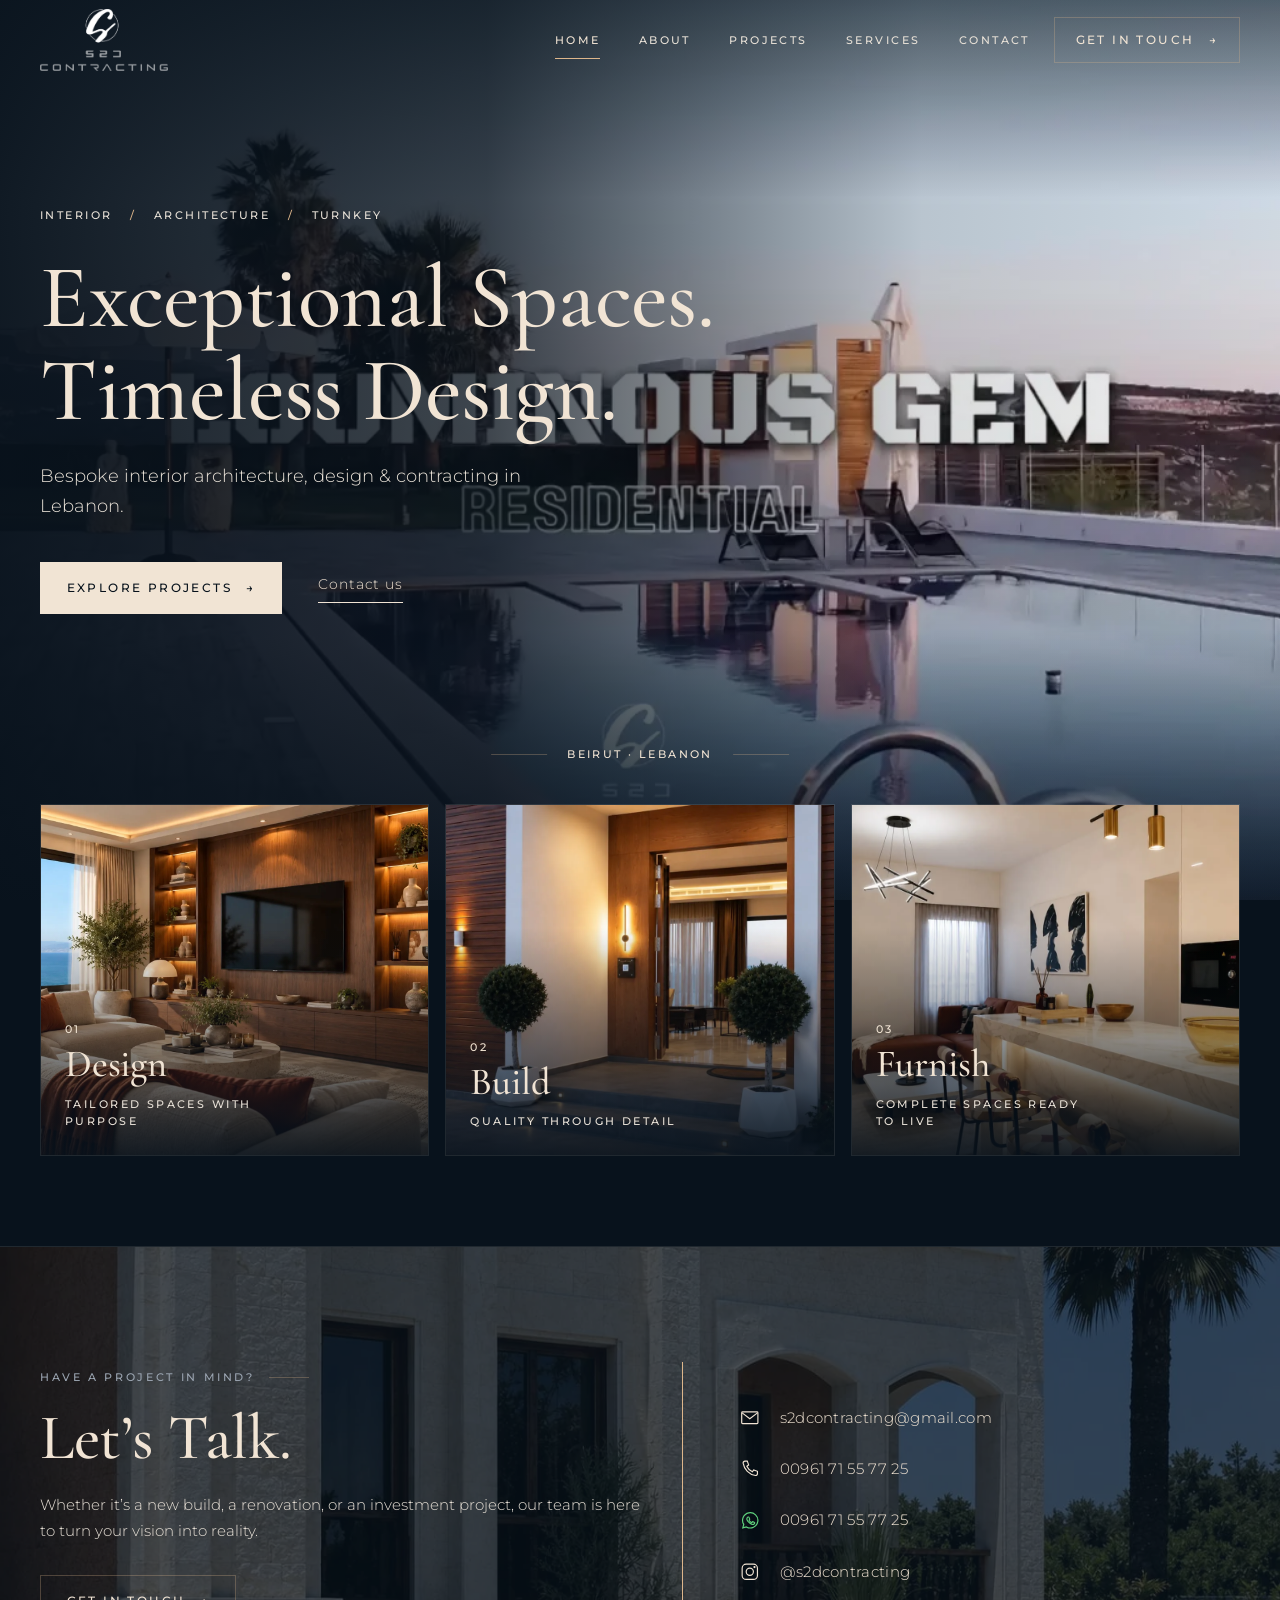
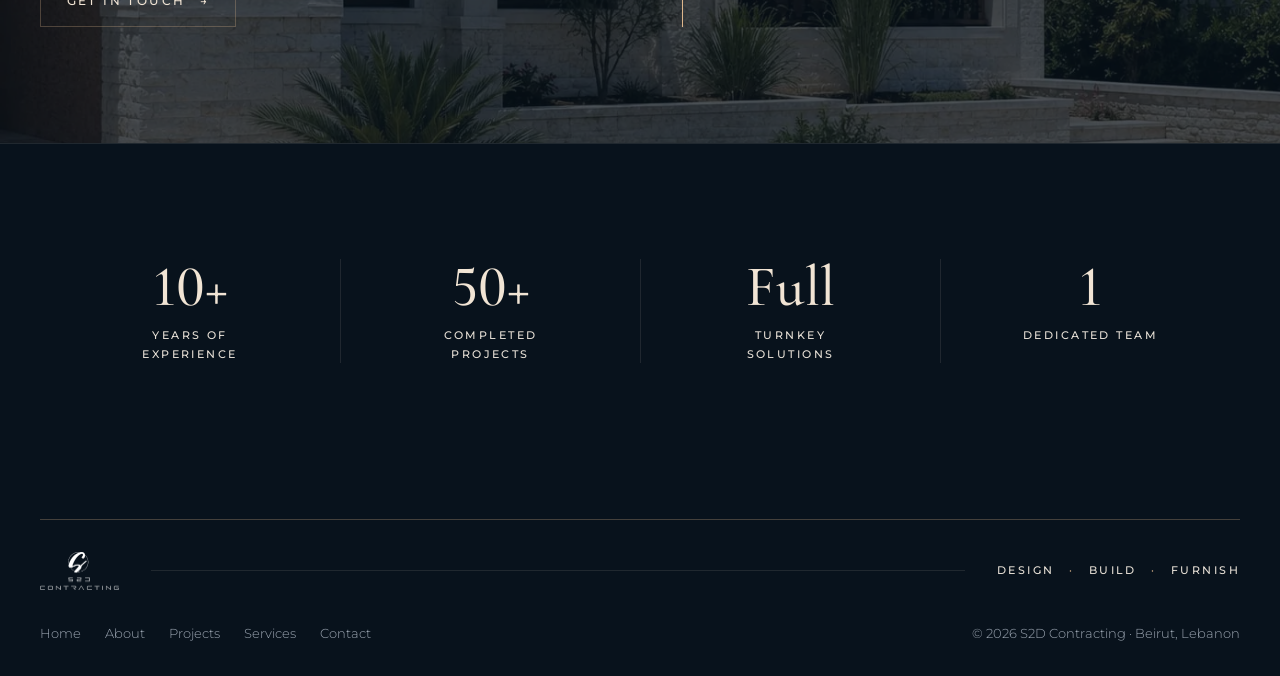
==== index.html @ 626fdf64 "Refresh stylesheet for iPhone navigation on index.html" ====
<!doctype html>
<html lang="en">
<head>
  <meta charset="utf-8">
  <meta name="viewport" content="width=device-width, initial-scale=1">
  <title>S2D Contracting | Interior Architecture, Design &amp; Contracting in Lebanon</title>
  <meta name="description" content="S2D Contracting designs, builds and furnishes exceptional spaces: bespoke interior architecture, design and turnkey contracting in Lebanon.">
  <meta name="theme-color" content="#08121C">
  <meta property="og:site_name" content="S2D Contracting">
  <meta property="og:title" content="S2D Contracting | Interior Architecture, Design &amp; Contracting in Lebanon">
  <meta property="og:description" content="S2D Contracting designs, builds and furnishes exceptional spaces: bespoke interior architecture, design and turnkey contracting in Lebanon.">
  <meta property="og:type" content="website">
  <meta property="og:url" content="https://s2dcontracting.com/">
  <meta property="og:image" content="https://s2dcontracting.com/assets/images/og-image.jpg">
  <meta property="og:image:width" content="1200">
  <meta property="og:image:height" content="630">
  <meta name="twitter:card" content="summary_large_image">
  <link rel="canonical" href="https://s2dcontracting.com/">
  <link rel="icon" href="/assets/images/logo.png">
  <link rel="preconnect" href="https://fonts.googleapis.com">
  <link rel="preconnect" href="https://fonts.gstatic.com" crossorigin>
  <link href="https://fonts.googleapis.com/css2?family=Cormorant+Garamond:wght@400;500;600&amp;family=Montserrat:wght@300;400;500;600&amp;display=swap" rel="stylesheet">
  <link rel="stylesheet" href="/assets/css/site.css?v=iphone-menu-fix-1">
  <script defer src="/assets/js/images.js?v=mock1"></script>
  <script defer src="/assets/js/projects-data.js?v=mock1"></script>
  <script defer src="/assets/js/site.js?v=hero-playback2"></script>
</head>
<body>
  <a class="skip" href="#main">Skip to content</a>
  <header class="site-header">
    <div class="shell header-bar">
      <a class="brand" href="/" aria-label="S2D Contracting home">
        <img src="/assets/images/logo.png" alt="S2D Contracting" width="1257" height="611">
      </a>
      <nav class="nav" id="nav" aria-label="Main navigation">
        <a href="/" aria-current="page">Home</a>
        <a href="/about.html">About</a>
        <a href="/projects.html">Projects</a>
        <a href="/services.html">Services</a>
        <a href="/contact.html">Contact</a>
        <a class="btn btn-outline" href="/contact.html">Get in touch <span class="arrow" aria-hidden="true">→</span></a>
      </nav>
      <a class="btn btn-outline header-cta" href="/contact.html">Get in touch <span class="arrow" aria-hidden="true">→</span></a>
      <button class="menu" type="button" aria-expanded="false" aria-controls="nav" aria-label="Open menu"><span></span></button>
    </div>
  </header>
  <main id="main">
    <section class="hero has-pillars">
      <div class="media media-cover shade-left" data-image-id="hero" data-eager></div>
      <div class="shell hero-inner">
        <p class="kicker-row caps"><span>Interior</span><span>Architecture</span><span>Turnkey</span></p>
        <h1 class="h-xl">Exceptional Spaces.<br>Timeless Design.</h1>
        <p class="lead">Bespoke interior architecture, design &amp; contracting in Lebanon.</p>
        <div class="hero-actions">
          <a class="btn btn-cream" href="/projects.html">Explore projects <span class="arrow" aria-hidden="true">→</span></a>
          <a class="link-underline" href="/contact.html">Contact us</a>
        </div>
      </div>
      <p class="hero-place caps">Beirut · Lebanon</p>
    </section>

    <section class="shell pillars" aria-label="What we do">
      <a class="pillar shade-bottom reveal" href="/services.html#design">
        <div class="media media-cover" data-image-id="bliss-12-01" data-decorative></div>
        <div class="pillar-copy">
          <span class="num caps">01</span>
          <h3>Design</h3>
          <p class="caps">Tailored spaces with purpose</p>
        </div>
      </a>
      <a class="pillar shade-bottom reveal" href="/services.html#build">
        <div class="media media-cover" data-image-id="villa-tyre-06" data-decorative></div>
        <div class="pillar-copy">
          <span class="num caps">02</span>
          <h3>Build</h3>
          <p class="caps">Quality through detail</p>
        </div>
      </a>
      <a class="pillar shade-bottom reveal" href="/services.html#furnish">
        <div class="media media-cover" data-image-id="mar-mikhael-1325-01" data-decorative></div>
        <div class="pillar-copy">
          <span class="num caps">03</span>
          <h3>Furnish</h3>
          <p class="caps">Complete spaces ready to live</p>
        </div>
      </a>
    </section>

    <section class="talk section" id="talk">
      <div class="media media-cover shade-full" data-image-id="villa-south-lebanon-07" data-decorative></div>
      <div class="shell talk-inner">
        <div class="reveal">
          <p class="label">Have a project in mind?</p>
          <h2 class="h-lg">Let’s Talk.</h2>
          <p class="copy">Whether it’s a new build, a renovation, or an investment project, our team is here to turn your vision into reality.</p>
          <a class="btn btn-outline" href="/contact.html#enquiry">Get in touch <span class="arrow" aria-hidden="true">→</span></a>
        </div>
          <div class="talk-list">
            <a href="mailto:s2dcontracting@gmail.com"><svg viewBox="0 0 24 24" fill="none" stroke="currentColor" stroke-width="1.3" aria-hidden="true"><rect x="3" y="5.5" width="18" height="13" rx="1"/><path d="m3.5 6.5 8.5 6.5 8.5-6.5"/></svg><span>s2dcontracting@gmail.com</span></a>
            <a href="tel:+96171557725"><svg viewBox="0 0 24 24" fill="none" stroke="currentColor" stroke-width="1.3" aria-hidden="true"><path d="M6.6 3.5h2.6l1.5 4.2-2 1.4a12 12 0 0 0 6.2 6.2l1.4-2 4.2 1.5v2.6a2 2 0 0 1-2.2 2A16.5 16.5 0 0 1 4.6 5.7a2 2 0 0 1 2-2.2Z"/></svg><span>00961 71 55 77 25</span></a>
            <a class="is-whatsapp" href="https://wa.me/96171557725?text=Hello%20S2D%20Contracting%2C%20I%20would%20like%20to%20discuss%20a%20project." target="_blank" rel="noopener" aria-label="WhatsApp 00961 71 55 77 25"><svg viewBox="0 0 24 24" fill="none" stroke="currentColor" stroke-width="1.3" aria-hidden="true"><path d="M4.2 19.8 5.3 16A8.5 8.5 0 1 1 8.2 18.8Z"/><path d="M9.2 8.4c.3-.6.6-.6.9-.6h.6c.2 0 .4.1.5.4l.7 1.7c.1.2 0 .4-.1.6l-.5.6c-.1.2-.1.4 0 .5a6 6 0 0 0 2.6 2.3c.2.1.4.1.5-.1l.6-.7c.2-.2.4-.2.6-.1l1.6.8c.2.1.3.3.3.5 0 .6-.3 1.4-1.3 1.7-1 .3-2.4 0-4.3-1.5S9 11.5 8.8 10.6c-.2-1 .1-1.7.4-2.2Z"/></svg><span>00961 71 55 77 25</span></a>
            <a href="https://instagram.com/s2dcontracting" target="_blank" rel="noopener" aria-label="Instagram @s2dcontracting"><svg viewBox="0 0 24 24" fill="none" stroke="currentColor" stroke-width="1.3" aria-hidden="true"><rect x="3.5" y="3.5" width="17" height="17" rx="4.5"/><circle cx="12" cy="12" r="4"/><circle cx="17.2" cy="6.8" r=".6" fill="currentColor"/></svg><span>@s2dcontracting</span></a>
          </div>
      </div>
    </section>

    <section class="section" aria-label="S2D in numbers">
      <div class="shell stats">
        <div class="stat reveal"><strong>10+</strong><span class="caps">Years of experience</span></div>
        <div class="stat reveal"><strong>50+</strong><span class="caps">Completed projects</span></div>
        <div class="stat reveal"><strong>Full</strong><span class="caps">Turnkey solutions</span></div>
        <div class="stat reveal"><strong>1</strong><span class="caps">Dedicated team</span></div>
      </div>
    </section>
  </main>
  <footer class="site-footer">
    <div class="shell">
      <div class="footer-line">
        <a class="footer-brand" href="/" aria-label="S2D Contracting home">
          <img src="/assets/images/logo.png" alt="S2D Contracting" width="1257" height="611" loading="lazy">
        </a>
        <span class="rule" aria-hidden="true"></span>
        <p class="footer-motto caps">Design<b aria-hidden="true">·</b>Build<b aria-hidden="true">·</b>Furnish</p>
      </div>
      <div class="footer-meta">
        <nav aria-label="Footer navigation">
          <a href="/">Home</a>
          <a href="/about.html">About</a>
          <a href="/projects.html">Projects</a>
          <a href="/services.html">Services</a>
          <a href="/contact.html">Contact</a>
        </nav>
        <p>© <span id="year">2026</span> S2D Contracting · Beirut, Lebanon</p>
      </div>
    </div>
  </footer>
  <a class="contact-fab" href="https://wa.me/96171557725?text=Hello%20S2D%20Contracting%2C%20I%20would%20like%20to%20discuss%20a%20project." target="_blank" rel="noopener" aria-label="Contact us on WhatsApp">
    <svg width="16" height="16" viewBox="0 0 16 16" aria-hidden="true" focusable="false"><path d="M1.8 2.6h12.4v7.4H6.1L2.8 13.1V10H1.8V2.6Z" fill="none" stroke="currentColor" stroke-width="1.2"/></svg>
    <span>WhatsApp</span>
  </a>
</body>
</html>
---- assets/css/site.css ----
/* S2D Contracting
   Design system taken from the client's mockups (October 2026):
   deep navy-black backgrounds, champagne gold accents, cream type,
   Cormorant Garamond for display headings and Montserrat for text. */

:root {
  --bg: #08121c;
  --bg-2: #0b1724;
  --surface: #0f1d2c;
  --surface-2: #142538;
  --cream: #f1e4d4;
  --text: #e8e1d7;
  --muted: #9ba5b1;
  --gold: #ddb68b;
  --gold-soft: #c9a77c;
  --line: rgba(221, 182, 139, 0.28);
  --line-soft: rgba(241, 228, 212, 0.1);
  --shade: 8, 18, 28;

  --display: "Cormorant Garamond", "Cormorant", Garamond, "Times New Roman", serif;
  --sans: "Montserrat", "Helvetica Neue", Helvetica, Arial, sans-serif;

  --shell: 76rem;
  --gutter: clamp(1rem, 4vw, 2.5rem);
  --header-h: 5rem;
  --ease: cubic-bezier(0.2, 0.7, 0.2, 1);
  color-scheme: dark;
}

*,
*::before,
*::after { box-sizing: border-box; }

html { scroll-behavior: smooth; scroll-padding-top: var(--header-h); }

body {
  margin: 0;
  background: var(--bg);
  color: var(--text);
  font-family: var(--sans);
  font-size: 1rem;
  font-weight: 300;
  line-height: 1.7;
  -webkit-font-smoothing: antialiased;
  text-rendering: optimizeLegibility;
}

body.lock,
body.menu-open { overflow: hidden; }

img, video { max-width: 100%; display: block; }
a { color: inherit; text-decoration: none; }
button, input, select, textarea { font: inherit; color: inherit; }
figure, p, h1, h2, h3, dl, dd { margin: 0; }

h1, h2, h3, .display {
  font-family: var(--display);
  font-weight: 500;
  line-height: 1.04;
  letter-spacing: -0.005em;
  color: var(--cream);
  font-variant-numeric: lining-nums;
}

:focus { outline: none; }
:focus-visible { outline: 2px solid var(--gold); outline-offset: 3px; }
::selection { background: var(--gold); color: var(--bg); }

.skip {
  position: absolute;
  left: 1rem;
  top: 1rem;
  z-index: 100;
  padding: 0.7rem 1rem;
  background: var(--cream);
  color: var(--bg);
  transform: translateY(-200%);
}
.skip:focus { transform: none; }

.shell {
  width: min(var(--shell), calc(100% - 2 * var(--gutter)));
  margin-inline: auto;
}

.section { padding-block: clamp(4.5rem, 9vw, 7.5rem); }

/* ---------- Type helpers ---------- */

.label {
  display: inline-flex;
  align-items: center;
  gap: 0.9rem;
  margin-bottom: 1.25rem;
  color: var(--muted);
  font-size: 0.6875rem;
  font-weight: 500;
  letter-spacing: 0.24em;
  line-height: 1.4;
  text-transform: uppercase;
}
.label::after {
  content: "";
  width: 2.5rem;
  height: 1px;
  background: var(--line);
}
.label.is-plain::after { display: none; }
.label.is-centered::before {
  content: "";
  width: 2.5rem;
  height: 1px;
  background: var(--line);
}

.h-xl { font-size: clamp(2.9rem, 7vw, 5.6rem); }
.h-lg { font-size: clamp(2.4rem, 5vw, 4.2rem); }
.h-md { font-size: clamp(1.9rem, 3.4vw, 2.9rem); }

.lead {
  max-width: 34rem;
  color: var(--text);
  font-size: clamp(1rem, 1.4vw, 1.15rem);
  font-weight: 300;
  line-height: 1.7;
}

.copy { max-width: 38rem; color: var(--muted); font-size: 0.95rem; }
.copy + .copy { margin-top: 1rem; }

.caps {
  font-size: 0.6875rem;
  font-weight: 500;
  letter-spacing: 0.22em;
  text-transform: uppercase;
}

/* ---------- Buttons and links ---------- */

.btn {
  display: inline-flex;
  align-items: center;
  justify-content: center;
  gap: 0.9rem;
  min-height: 3.25rem;
  padding: 0.85rem 1.6rem;
  border: 1px solid transparent;
  border-radius: 0;
  background: transparent;
  font-size: 0.75rem;
  font-weight: 500;
  letter-spacing: 0.2em;
  line-height: 1;
  text-transform: uppercase;
  cursor: pointer;
  transition: background 0.3s var(--ease), color 0.3s var(--ease), border-color 0.3s var(--ease);
}
.btn .arrow { transition: transform 0.3s var(--ease); }
.btn:hover .arrow { transform: translateX(4px); }

.btn-cream { background: var(--cream); color: var(--bg); }
.btn-cream:hover { background: #fff6ea; }

.btn-gold { background: var(--gold); color: var(--bg); }
.btn-gold:hover { background: #e8c7a1; }

.btn-outline { border-color: var(--line); color: var(--cream); }
.btn-outline:hover { border-color: var(--gold); color: var(--gold); }

.link-arrow {
  display: inline-flex;
  align-items: center;
  gap: 0.8rem;
  padding-bottom: 0.45rem;
  border-bottom: 1px solid var(--line);
  color: var(--gold);
  font-size: 0.6875rem;
  font-weight: 500;
  letter-spacing: 0.22em;
  text-transform: uppercase;
  transition: border-color 0.3s var(--ease);
}
.link-arrow:hover { border-color: var(--gold); }

.link-underline {
  display: inline-block;
  padding-bottom: 0.3rem;
  border-bottom: 1px solid currentColor;
  color: var(--cream);
  font-size: 0.875rem;
  letter-spacing: 0.06em;
}
.link-underline:hover { color: var(--gold); }

/* ---------- Header ---------- */

.site-header {
  position: fixed;
  inset: 0 0 auto;
  z-index: 50;
  transition: background 0.35s var(--ease), border-color 0.35s var(--ease);
  border-bottom: 1px solid transparent;
}
.site-header.is-solid,
body.menu-open .site-header {
  background: rgba(var(--shade), 0.94);
  border-bottom-color: var(--line-soft);
  -webkit-backdrop-filter: blur(10px);
  backdrop-filter: blur(10px);
}

.header-bar {
  display: flex;
  align-items: center;
  justify-content: space-between;
  gap: 1.5rem;
  min-height: var(--header-h);
}

.brand img { width: auto; height: 3.4rem; }
@media (min-width: 1024px) { .brand img { height: 3.9rem; } }

.nav { display: none; }

.header-cta { display: none; }

.menu {
  position: relative;
  width: 2.75rem;
  height: 2.75rem;
  border: 0;
  background: transparent;
  cursor: pointer;
}
.menu span,
.menu span::before,
.menu span::after {
  position: absolute;
  left: 0.45rem;
  right: 0.45rem;
  height: 1px;
  background: var(--cream);
  content: "";
  transition: transform 0.3s var(--ease), opacity 0.3s var(--ease);
}
.menu span { top: 50%; }
.menu span::before { left: 0; right: 0; top: -8px; }
.menu span::after { left: 0; right: 0; top: 8px; }
.menu[aria-expanded="true"] span { background: transparent; }
.menu[aria-expanded="true"] span::before { transform: translateY(8px) rotate(45deg); }
.menu[aria-expanded="true"] span::after { transform: translateY(-8px) rotate(-45deg); }

.nav.is-open {
  position: fixed;
  inset: var(--header-h) 0 0;
  display: flex;
  flex-direction: column;
  gap: 0.25rem;
  padding: 2rem var(--gutter);
  background: var(--bg);
  overflow-y: auto;
}
.nav.is-open a:not(.btn) {
  padding: 1rem 0;
  border-bottom: 1px solid var(--line-soft);
  font-family: var(--display);
  font-size: 2rem;
  color: var(--cream);
}
.nav.is-open a[aria-current="page"] { color: var(--gold); }
.nav.is-open .btn { margin-top: 2rem; align-self: flex-start; }

@media (min-width: 1024px) {
  .menu { display: none; }
  .nav {
    display: flex;
    align-items: center;
    gap: 2.4rem;
    margin-left: auto;
  }
  .nav a:not(.btn) {
    position: relative;
    padding: 0.4rem 0;
    color: var(--text);
    font-size: 0.6875rem;
    font-weight: 500;
    letter-spacing: 0.22em;
    text-transform: uppercase;
    transition: color 0.3s var(--ease);
  }
  .nav a:not(.btn)::after {
    content: "";
    position: absolute;
    left: 0;
    right: 0;
    bottom: -0.2rem;
    height: 1px;
    background: var(--gold);
    transform: scaleX(0);
    transition: transform 0.3s var(--ease);
  }
  .nav a:not(.btn):hover { color: var(--cream); }
  .nav a[aria-current="page"] { color: var(--cream); }
  .nav a[aria-current="page"]::after,
  .nav a:not(.btn):hover::after { transform: scaleX(1); }
  .nav .btn { display: none; }
  .header-cta { display: inline-flex; min-height: 2.9rem; padding-inline: 1.3rem; }
}

/* ---------- Media ---------- */

.media { position: relative; overflow: hidden; background: var(--surface); }
.media-cover { position: absolute; inset: 0; }
.media img,
.media video {
  position: absolute;
  inset: 0;
  width: 100%;
  height: 100%;
  object-fit: cover;
}

.shade-left::after,
.shade-bottom::after,
.shade-full::after {
  content: "";
  position: absolute;
  inset: 0;
  pointer-events: none;
}
.shade-left::after {
  background:
    linear-gradient(90deg, rgba(var(--shade), 0.96) 0%, rgba(var(--shade), 0.78) 38%, rgba(var(--shade), 0.15) 72%, rgba(var(--shade), 0.05) 100%),
    linear-gradient(180deg, rgba(var(--shade), 0.6) 0%, transparent 22%, transparent 70%, rgba(var(--shade), 0.85) 100%);
}
.shade-bottom::after {
  background: linear-gradient(180deg, transparent 35%, rgba(var(--shade), 0.92) 100%);
}
.shade-full::after { background: rgba(var(--shade), 0.72); }

/* ---------- Hero ---------- */

.hero {
  position: relative;
  min-height: 100svh;
  display: flex;
  align-items: center;
  padding: calc(var(--header-h) + 3rem) 0 6rem;
  overflow: hidden;
}
.hero .media-cover { z-index: 0; }
.hero-inner { position: relative; z-index: 1; }
.hero h1 { max-width: 11em; margin-bottom: 1.5rem; }
.hero .lead { margin-bottom: 2.5rem; }
.hero-actions { display: flex; flex-wrap: wrap; align-items: center; gap: 1.5rem 2.25rem; }
.hero-place {
  position: absolute;
  left: 50%;
  bottom: 2rem;
  z-index: 1;
  display: flex;
  align-items: center;
  gap: 1.25rem;
  color: var(--cream);
  transform: translateX(-50%);
  white-space: nowrap;
}
.hero.has-pillars { padding-bottom: 11rem; }
.hero.has-pillars .hero-place { bottom: 7.5rem; }
@media (min-width: 720px) {
  .hero.has-pillars { padding-bottom: 13rem; }
  .hero.has-pillars .hero-place { bottom: 8.5rem; }
}
.hero-place::before,
.hero-place::after { content: ""; width: 3.5rem; height: 1px; background: var(--line); }

.kicker-row {
  display: flex;
  flex-wrap: wrap;
  gap: 0.6rem 1.1rem;
  margin-bottom: 1.6rem;
  color: var(--text);
}
.kicker-row span + span::before { content: "/"; margin-right: 1.1rem; color: var(--gold); }

@media (max-width: 719px) {
  .hero { align-items: flex-start; padding-top: calc(var(--header-h) + 2.5rem); }
  .hero .shade-left::after {
    background: linear-gradient(180deg, rgba(var(--shade), 0.95) 0%, rgba(var(--shade), 0.7) 45%, rgba(var(--shade), 0.15) 72%, rgba(var(--shade), 0.7) 100%);
  }
}

/* Split page hero: copy left, image right (About, Projects, Services) */
.page-hero {
  position: relative;
  display: grid;
  min-height: min(46rem, 92svh);
  padding-top: var(--header-h);
  overflow: hidden;
}
.page-hero .media-cover { z-index: 0; }
.page-hero-inner {
  position: relative;
  z-index: 1;
  align-self: center;
  padding-block: 4rem;
}
.page-hero h1 { max-width: 10.5em; margin-bottom: 1.5rem; }
.page-hero .copy { margin-bottom: 2.25rem; color: var(--text); }
@media (min-width: 960px) {
  .page-hero .media-cover { left: 38%; }
  .page-hero .copy { max-width: 30rem; }
}
@media (max-width: 959px) {
  .page-hero .shade-left::after {
    background: linear-gradient(180deg, rgba(var(--shade), 0.55) 0%, rgba(var(--shade), 0.9) 60%, var(--bg) 100%);
  }
}

/* ---------- Pillars: Design / Build / Furnish ---------- */

.pillars {
  position: relative;
  z-index: 2;
  display: grid;
  gap: 1rem;
  margin-top: -4rem;
}
.pillar {
  position: relative;
  display: flex;
  align-items: flex-end;
  min-height: 19rem;
  padding: 1.5rem;
  border: 1px solid var(--line-soft);
  overflow: hidden;
}
.pillar .media-cover { z-index: 0; transition: transform 0.8s var(--ease); }
.pillar:hover .media-cover { transform: scale(1.04); }
.pillar-copy { position: relative; z-index: 1; }
.pillar .num { display: block; margin-bottom: 0.4rem; color: var(--cream); }
.pillar h3 { font-size: clamp(2.2rem, 3vw, 2.75rem); margin-bottom: 0.65rem; }
.pillar p { max-width: 14rem; color: var(--text); line-height: 1.6; }
@media (min-width: 720px) {
  .pillars { grid-template-columns: repeat(3, minmax(0, 1fr)); margin-top: -6rem; }
  .pillar { min-height: 22rem; }
}

/* ---------- Let's Talk ---------- */

.pillars + .talk { margin-top: clamp(3.5rem, 7vw, 6rem); }

.talk {
  position: relative;
  overflow: hidden;
  border-block: 1px solid var(--line-soft);
}
.talk .media-cover { z-index: 0; }
.talk-inner {
  position: relative;
  z-index: 1;
  display: grid;
  gap: 3rem;
}
.talk h2 { margin-bottom: 1.25rem; }
.talk .copy { margin-bottom: 2rem; color: var(--text); }
.talk-list { display: grid; gap: 1.6rem; align-content: center; }
.talk-list a {
  display: flex;
  align-items: center;
  gap: 1.2rem;
  color: var(--cream);
  font-size: 0.95rem;
  letter-spacing: 0.02em;
  transition: color 0.3s var(--ease);
}
.talk-list a:hover { color: var(--gold); }
.talk-list svg { flex: none; width: 1.35rem; height: 1.35rem; color: var(--cream); }
.talk-list .is-whatsapp svg { color: #5fd27d; }
@media (min-width: 900px) {
  .talk-inner { grid-template-columns: 1.15fr 1fr; gap: 0; }
  .talk-list { padding-left: 3.5rem; border-left: 1px solid var(--gold); }
}

/* ---------- Stats ---------- */

.stats {
  display: grid;
  grid-template-columns: repeat(2, minmax(0, 1fr));
  gap: 2.5rem 1rem;
  text-align: center;
}
.stat strong {
  display: block;
  margin-bottom: 0.6rem;
  font-family: var(--display);
  font-size: clamp(2.6rem, 5vw, 3.6rem);
  font-weight: 500;
  line-height: 1;
  color: var(--cream);
  font-variant-numeric: lining-nums;
}
.stat span { display: block; max-width: 9rem; margin-inline: auto; color: var(--text); }
@media (min-width: 900px) {
  .stats { grid-template-columns: repeat(4, minmax(0, 1fr)); gap: 0; }
  .stat + .stat { border-left: 1px solid var(--line-soft); }
}

/* About: reach row with map */
.reach { border-block: 1px solid var(--line-soft); background: var(--bg-2); }
.reach-inner { display: grid; gap: 3rem; align-items: center; }
.reach-stats { display: grid; grid-template-columns: auto auto 1fr; gap: 1.75rem; align-items: start; }
.reach-stats .stat { text-align: left; }
.reach-stats .stat + .stat { padding-left: 1.75rem; border-left: 1px solid var(--line); }
.reach-stats .stat span { margin: 0; }
.reach-stats .stat.is-word strong { font-size: clamp(1.6rem, 2.6vw, 2.2rem); margin-top: 0.5rem; }
.map { position: relative; width: 100%; }
.map img { width: 100%; height: auto; opacity: 0.85; }
.pin {
  position: absolute;
  display: flex;
  align-items: center;
  gap: 0.5rem;
  color: var(--cream);
  font-size: 0.625rem;
  letter-spacing: 0.18em;
  text-transform: uppercase;
  white-space: nowrap;
  transform: translate(-0.35rem, -50%);
}
.pin::before {
  content: "";
  flex: none;
  width: 0.7rem;
  height: 0.7rem;
  border-radius: 50%;
  background: var(--gold);
  box-shadow: 0 0 0 4px rgba(221, 182, 139, 0.18), 0 0 16px rgba(221, 182, 139, 0.6);
}
.pin.is-left { flex-direction: row-reverse; transform: translate(calc(-100% + 0.35rem), -50%); }
.pin span { position: relative; top: var(--dy, 0); }
.pin span::before { content: ""; display: inline-block; width: 1rem; height: 1px; margin-right: 0.45rem; vertical-align: middle; background: var(--line); }
.pin.is-left span::before { display: none; }
.pin.is-left span::after { content: ""; display: inline-block; width: 1rem; height: 1px; margin-left: 0.45rem; vertical-align: middle; background: var(--line); }
@media (min-width: 900px) {
  .reach-inner { grid-template-columns: 1fr 1.1fr; }
}
@media (max-width: 560px) {
  .reach-stats { grid-template-columns: 1fr 1fr; }
  .reach-stats .stat.is-word { grid-column: 1 / -1; padding-left: 0; border-left: 0; }
}

/* ---------- Section heading row ---------- */

.heading-row { display: grid; gap: 1.5rem; margin-bottom: clamp(2.5rem, 5vw, 3.5rem); }
.heading-row .aside { color: var(--muted); line-height: 2; }
@media (min-width: 900px) {
  .heading-row { grid-template-columns: 1.4fr 1fr; align-items: end; }
  .heading-row .aside { justify-self: end; }
}

/* ---------- Experience tiles (About) ---------- */

.tiles { display: grid; grid-template-columns: repeat(2, minmax(0, 1fr)); gap: 3px; }
.tile {
  position: relative;
  display: flex;
  align-items: flex-end;
  aspect-ratio: 4 / 3;
  padding: 1rem;
  overflow: hidden;
}
.tile .media-cover { z-index: 0; transition: transform 0.8s var(--ease); }
.tile:hover .media-cover { transform: scale(1.04); }
.tile .label { position: relative; z-index: 1; margin: 0; color: var(--cream); }
.tile .label::after { display: none; }
.tile .label::before { content: ""; width: 1.75rem; height: 1px; background: var(--cream); }
@media (min-width: 900px) {
  .tiles { grid-template-columns: repeat(3, minmax(0, 1fr)); }
  .tile { padding: 1.5rem; }
}

/* ---------- Expertise band ---------- */

.band { position: relative; overflow: hidden; }
.band .media-cover { z-index: 0; }
.band-inner { position: relative; z-index: 1; display: grid; gap: 2rem; }
.band .copy { color: var(--text); }
.chips {
  display: flex;
  flex-wrap: wrap;
  gap: 0.75rem 0;
  margin-top: 1rem;
  color: var(--cream);
  font-size: 0.875rem;
}
.chips li { list-style: none; padding-inline: 1.5rem; border-left: 1px solid var(--line); }
.chips li:first-child { padding-left: 0; border-left: 0; }
.chips { padding: 0; margin-bottom: 0; }
@media (min-width: 900px) {
  .band-inner { grid-template-columns: 1fr 1fr; align-items: end; }
  .band .chips { grid-column: 1 / -1; }
}

/* ---------- Projects ---------- */

.featured {
  display: grid;
  border: 1px solid var(--line-soft);
  background: var(--bg-2);
}
.featured .media { aspect-ratio: 16 / 10; }
.featured-copy {
  display: flex;
  flex-direction: column;
  justify-content: center;
  padding: clamp(1.75rem, 4vw, 3rem);
}
.featured-copy .num { color: var(--muted); margin-bottom: 1.5rem; }
.featured-copy h2 { font-size: clamp(2.3rem, 4vw, 3.4rem); margin-bottom: 1rem; }
.featured-copy .where { color: var(--muted); margin-bottom: 2.5rem; }
.featured-copy .link-arrow { align-self: flex-start; }
@media (min-width: 900px) {
  .featured { grid-template-columns: 1.75fr 1fr; }
  .featured .media { aspect-ratio: auto; min-height: 26rem; }
}

.num {
  display: inline-flex;
  align-items: center;
  gap: 0.75rem;
  font-size: 0.6875rem;
  font-weight: 500;
  letter-spacing: 0.22em;
}
.num::after { content: ""; width: 2rem; height: 1px; background: var(--line); }

.card-grid { display: grid; gap: 1rem; margin-top: 1rem; }
.card {
  position: relative;
  display: flex;
  align-items: flex-end;
  aspect-ratio: 4 / 3;
  padding: clamp(1.25rem, 3vw, 2rem);
  overflow: hidden;
  border: 1px solid var(--line-soft);
}
.card .media-cover { z-index: 0; transition: transform 0.8s var(--ease); }
.card:hover .media-cover { transform: scale(1.04); }
.card-copy { position: relative; z-index: 1; }
.card .num { color: var(--cream); margin-bottom: 0.75rem; }
.card h3 { font-size: clamp(1.7rem, 2.6vw, 2.3rem); margin-bottom: 0.4rem; }
.card .where { color: var(--text); }
@media (min-width: 720px) {
  .card-grid { grid-template-columns: repeat(2, minmax(0, 1fr)); }
  .card-grid .card:last-child:nth-child(odd) { grid-column: 1 / -1; aspect-ratio: 21 / 9; }
}

/* ---------- CTA band ---------- */

.cta {
  position: relative;
  overflow: hidden;
  border-top: 1px solid var(--line-soft);
}
.cta .media-cover { z-index: 0; }
.cta-inner {
  position: relative;
  z-index: 1;
  display: grid;
  gap: 2rem;
  padding-block: clamp(4rem, 8vw, 6.5rem);
}
@media (min-width: 900px) {
  .cta-inner { grid-template-columns: 1fr auto; align-items: end; }
}

/* ---------- Services ---------- */

.service-grid { display: grid; gap: 1px; background: var(--line-soft); border: 1px solid var(--line-soft); }
.service {
  padding: clamp(1.75rem, 3vw, 2.5rem);
  background: var(--bg);
  transition: background 0.3s var(--ease);
}
.service:hover { background: var(--bg-2); }
.service .num { color: var(--gold); margin-bottom: 1.5rem; }
.service h3 { font-size: clamp(1.7rem, 2.4vw, 2.1rem); margin-bottom: 0.75rem; }
.service p { color: var(--muted); font-size: 0.925rem; }
@media (min-width: 720px) { .service-grid { grid-template-columns: repeat(2, minmax(0, 1fr)); } }
@media (min-width: 1024px) { .service-grid { grid-template-columns: repeat(3, minmax(0, 1fr)); } }

.steps { display: grid; gap: 2rem; padding: 0; margin: 0; list-style: none; counter-reset: step; }
.steps li { padding-top: 1.5rem; border-top: 1px solid var(--line); }
.steps .num { color: var(--gold); margin-bottom: 1rem; }
.steps h3 { font-size: 1.75rem; margin-bottom: 0.6rem; }
.steps p { color: var(--muted); font-size: 0.925rem; }
@media (min-width: 900px) { .steps { grid-template-columns: repeat(5, minmax(0, 1fr)); gap: 1.75rem; } }

/* ---------- Contact form ---------- */

.contact-grid { display: grid; gap: 3rem; }
@media (min-width: 960px) { .contact-grid { grid-template-columns: 0.9fr 1.1fr; align-items: start; } }

.form {
  padding: clamp(1.5rem, 3.5vw, 2.75rem);
  border: 1px solid var(--line);
  background: var(--bg-2);
}
.form-row { display: grid; gap: 0 1.5rem; }
@media (min-width: 720px) { .form-row { grid-template-columns: 1fr 1fr; } }
.field { margin-bottom: 1.4rem; }
.field label {
  display: block;
  margin-bottom: 0.35rem;
  color: var(--gold);
  font-size: 0.6875rem;
  font-weight: 500;
  letter-spacing: 0.2em;
  text-transform: uppercase;
}
.field input,
.field select,
.field textarea {
  width: 100%;
  min-height: 2.9rem;
  padding: 0.6rem 0;
  border: 0;
  border-bottom: 1px solid var(--line);
  border-radius: 0;
  background: transparent;
  color: var(--cream);
  font-weight: 300;
}
.field textarea { min-height: 8rem; resize: vertical; }
.field input::placeholder,
.field textarea::placeholder { color: var(--muted); opacity: 1; }
.field select { cursor: pointer; }
.field option { background: var(--bg-2); color: var(--cream); }
.field input:focus,
.field select:focus,
.field textarea:focus { border-bottom-color: var(--gold); }
.field input:user-invalid,
.field textarea:user-invalid { border-bottom-color: #f2a3a3; }
.field input:-webkit-autofill,
.field textarea:-webkit-autofill {
  -webkit-text-fill-color: var(--cream);
  box-shadow: 0 0 0 1000px var(--bg-2) inset;
}
.form-note { margin-top: 1rem; color: var(--muted); font-size: 0.825rem; }

/* ---------- Footer ---------- */

.site-footer { padding-block: 2.5rem 2rem; background: var(--bg); }
.footer-line {
  display: grid;
  gap: 1.5rem;
  align-items: center;
  padding-top: 2rem;
  border-top: 1px solid var(--line);
}
.footer-brand { display: flex; align-items: center; gap: 1rem; }
.footer-brand img { height: 2.4rem; width: auto; }
.footer-motto { color: var(--text); }
.footer-motto b { margin-inline: 0.9rem; color: var(--gold); font-weight: 500; }
.footer-meta {
  display: flex;
  flex-wrap: wrap;
  justify-content: space-between;
  gap: 1rem 2rem;
  margin-top: 2rem;
  color: var(--muted);
  font-size: 0.8125rem;
}
.footer-meta nav { display: flex; flex-wrap: wrap; gap: 0.5rem 1.5rem; }
.footer-meta a:hover { color: var(--cream); }
@media (min-width: 900px) {
  .footer-line { grid-template-columns: auto 1fr auto; gap: 2rem; }
  .footer-line .rule { height: 1px; background: var(--line-soft); }
}
@media (max-width: 899px) { .footer-line .rule { display: none; } }

/* ---------- Floating WhatsApp ---------- */

.contact-fab {
  position: fixed;
  right: max(1rem, env(safe-area-inset-right));
  bottom: max(1rem, env(safe-area-inset-bottom));
  z-index: 40;
  display: inline-flex;
  align-items: center;
  gap: 0.6rem;
  min-height: 3rem;
  padding: 0 1.1rem;
  background: var(--cream);
  color: var(--bg);
  box-shadow: 0 12px 30px rgba(0, 0, 0, 0.45);
  font-size: 0.6875rem;
  font-weight: 600;
  letter-spacing: 0.2em;
  text-transform: uppercase;
  transition: opacity 0.3s var(--ease), transform 0.3s var(--ease);
}
.contact-fab:hover { background: #fff6ea; }
.contact-fab.is-hidden { opacity: 0; transform: translateY(12px); pointer-events: none; }

/* ---------- Project detail page ---------- */

.project-hero { min-height: min(52rem, 100svh); align-items: flex-end; padding-bottom: 4.5rem; }
.project-hero h1 { max-width: 12em; }
.back-link {
  display: flex;
  width: max-content;
  align-items: center;
  gap: 0.6rem;
  margin-bottom: 2rem;
  color: var(--text);
  font-size: 0.6875rem;
  font-weight: 500;
  letter-spacing: 0.22em;
  text-transform: uppercase;
}
.back-link:hover { color: var(--gold); }

.overview { display: grid; gap: 2.5rem; }
@media (min-width: 900px) { .overview { grid-template-columns: 0.9fr 1.1fr; } }
.meta { margin-top: 2rem; border-top: 1px solid var(--line-soft); }
.meta div {
  display: grid;
  gap: 0.25rem;
  padding: 1rem 0;
  border-bottom: 1px solid var(--line-soft);
}
.meta dt { color: var(--gold); font-size: 0.6875rem; font-weight: 500; letter-spacing: 0.2em; text-transform: uppercase; }
.meta dd { color: var(--cream); }
@media (min-width: 720px) { .meta div { grid-template-columns: 9rem 1fr; align-items: baseline; } }

.project-grid { display: flex; align-items: flex-start; justify-content: center; gap: 1rem; }
.project-grid-col {
  flex: 0 1 calc((100% - (var(--cols, 1) - 1) * 1rem) / var(--cols, 1));
  min-width: 0;
  display: flex;
  flex-direction: column;
  gap: 1rem;
}
.project-image {
  position: relative;
  display: block;
  width: 100%;
  padding: 0;
  border: 1px solid var(--line-soft);
  background: var(--surface);
  overflow: hidden;
  cursor: zoom-in;
}
.project-image img {
  position: absolute;
  inset: 0;
  width: 100%;
  height: 100%;
  object-fit: cover;
  transition: transform 0.7s var(--ease);
}
.project-image:hover img { transform: scale(1.03); }
.media-tag {
  position: absolute;
  inset: auto 0 0;
  z-index: 1;
  padding: 2.5rem 1rem 0.9rem;
  background: linear-gradient(180deg, transparent, rgba(var(--shade), 0.85));
  color: var(--cream);
  font-size: 0.625rem;
  font-weight: 500;
  letter-spacing: 0.22em;
  text-align: left;
  text-transform: uppercase;
  pointer-events: none;
}
.play-badge {
  position: absolute;
  top: 50%;
  left: 50%;
  z-index: 1;
  width: 4rem;
  height: 4rem;
  border: 1px solid var(--cream);
  border-radius: 50%;
  background: rgba(var(--shade), 0.35);
  transform: translate(-50%, -50%);
  pointer-events: none;
}
.play-badge::after {
  content: "";
  position: absolute;
  top: 50%;
  left: 54%;
  border-style: solid;
  border-width: 0.5rem 0 0.5rem 0.85rem;
  border-color: transparent transparent transparent var(--cream);
  transform: translate(-50%, -50%);
}

.lightbox {
  position: fixed;
  inset: 0;
  z-index: 90;
  display: none;
  place-items: center;
  padding: 1.5rem;
  background: rgba(var(--shade), 0.97);
}
.lightbox.is-open { display: grid; }
.lightbox img,
.lightbox video { max-width: min(92vw, 80rem); max-height: 80vh; width: auto; margin: 0 auto; }
.lightbox video { background: #000; }
.lightbox p { margin-top: 1rem; color: var(--text); text-align: center; font-family: var(--display); font-size: 1.25rem; }
.lightbox-close {
  position: absolute;
  top: 1rem;
  right: 1rem;
  width: 2.75rem;
  height: 2.75rem;
  border: 1px solid var(--line);
  background: transparent;
  color: var(--cream);
  font-size: 1.4rem;
  cursor: pointer;
}

.not-found { min-height: 70vh; display: grid; place-content: center; gap: 1.5rem; padding-top: var(--header-h); text-align: center; }

.is-fallback { background: var(--surface); }

/* ---------- Reveal on scroll ---------- */

.js .reveal { opacity: 0; transform: translateY(18px); transition: opacity 0.9s var(--ease), transform 0.9s var(--ease); }
.js .reveal.is-in { opacity: 1; transform: none; }

@media (prefers-reduced-motion: reduce) {
  html { scroll-behavior: auto; }
  *, *::before, *::after { transition: none !important; animation: none !important; }
  .js .reveal { opacity: 1; transform: none; }
}

/* Client-approved October 2026 Contact + Selected Projects image placements */
.client-contact-hero{min-height:560px;height:68vh;max-height:790px;position:relative;overflow:hidden;display:flex;align-items:center;background:var(--bg)}
.client-contact-hero-photo{position:absolute;inset:0 0 0 38%;background:url('/assets/media/client-2026/contact-arches.webp') center 48%/cover no-repeat}
.client-contact-hero:after{content:"";pointer-events:none;position:absolute;inset:0;background:linear-gradient(90deg,var(--bg) 2%,rgba(8,18,28,.98) 32%,rgba(8,18,28,.35) 60%,transparent 85%)}
.client-contact-hero-inner{position:relative;z-index:1;width:100%;padding-top:var(--header-h)}
.client-contact-hero-copy{max-width:730px}.client-contact-hero h1{font-size:clamp(3.5rem,6vw,6.2rem);line-height:.98;margin:1.6rem 0}.client-contact-hero .lead{max-width:385px}.client-contact-small{margin-top:3rem;color:var(--muted);font-size:.66rem;letter-spacing:.2em}
.client-contact-columns{display:grid;grid-template-columns:minmax(0,1fr) minmax(0,1.2fr);gap:clamp(2rem,5vw,5rem);align-items:start}
.client-contact-form-side .copy{max-width:400px;margin:0 0 1.8rem}.client-contact-form{padding:0;border:0;background:none}.client-contact-form .btn{width:100%;justify-content:center}.client-contact-form .field input,.client-contact-form .field select,.client-contact-form .field textarea{border:1px solid var(--line);padding:.8rem 1rem;background:rgba(255,255,255,.015)}
.client-contact-photo-side img{display:block;width:100%;height:clamp(290px,33vw,540px);object-fit:cover}.client-contact-details{padding-top:2rem}.client-contact-details>div{display:grid;grid-template-columns:1fr 1.1fr;gap:1rem;border-bottom:1px solid var(--line);padding:.85rem 0}.client-contact-details>div a{overflow-wrap:anywhere}.client-contact-final{min-height:480px;display:flex;align-items:center;background:linear-gradient(90deg,rgba(8,18,28,.96),rgba(8,18,28,.5) 53%,rgba(8,18,28,.1)),url('/assets/media/client-2026/contact-green.webp') center/cover}.client-contact-final-inner{width:100%;padding-block:5rem}.client-contact-final-inner .copy{max-width:365px;margin-bottom:2rem}
.client-projects-intro{text-align:center;padding-top:calc(var(--header-h) + 5rem);padding-bottom:4rem}.client-projects-intro h1{margin:1rem 0}.client-projects-intro .copy{max-width:520px;margin:auto}.client-projects-selection{padding-bottom:5rem}.client-project-featured{display:grid;grid-template-columns:minmax(0,1.8fr) minmax(230px,.8fr);gap:clamp(1.5rem,4vw,4rem);align-items:center}.client-project-featured-image img{display:block;width:100%;height:clamp(310px,41vw,570px);object-fit:cover}.client-project-featured-text .caps{margin:1rem 0 2.5rem;color:var(--muted)}.client-project-featured-text h2{line-height:1}.client-project-card-grid{display:grid;grid-template-columns:repeat(2,minmax(0,1fr));gap:1rem;margin-top:1.25rem}.client-project-card{position:relative;display:flex;align-items:end;overflow:hidden;min-height:320px;aspect-ratio:1.55}.client-project-card:after{content:"";position:absolute;inset:0;background:linear-gradient(0deg,rgba(8,18,28,.94),transparent 58%);pointer-events:none}.client-project-card img{position:absolute;width:100%;height:100%;object-fit:cover;transition:transform .6s ease}.client-project-card:hover img{transform:scale(1.04)}.client-project-card-copy{z-index:1;position:relative;display:flex;flex-direction:column;gap:.25rem;padding:2rem}.client-project-card-copy strong{font:400 clamp(1.8rem,3vw,2.7rem)/1.08 var(--display)}.client-project-card-copy small{font-size:.7rem;letter-spacing:.16em;text-transform:uppercase}.client-project-all{border-top:1px solid var(--line);margin-top:3rem;padding-top:2rem}.client-project-all>div{display:flex;flex-wrap:wrap;gap:.9rem 1.5rem}.client-project-all a{font-size:.85rem;color:var(--text);text-decoration:underline;text-underline-offset:5px}
@media(max-width:760px){.client-contact-hero{min-height:530px;max-height:none;height:75svh;align-items:end}.client-contact-hero-photo{inset:0}.client-contact-hero:after{background:linear-gradient(0deg,rgba(8,18,28,.98),rgba(8,18,28,.45) 65%,rgba(8,18,28,.15))}.client-contact-hero-inner{padding-bottom:3rem}.client-contact-hero h1{font-size:clamp(3rem,11vw,4.7rem)}.client-contact-columns{grid-template-columns:1fr}.client-contact-photo-side{order:-1}.client-contact-photo-side img{height:350px}.client-contact-final{min-height:430px}.client-project-featured{grid-template-columns:1fr}.client-project-featured-image img{height:320px}.client-project-card-grid{grid-template-columns:1fr}.client-project-card{min-height:280px}}


/* October visual corrections: preserve original photo proportions, keep hero copy in grid */
.client-contact-hero { min-height: 610px; height: min(740px, 82svh); max-height: none; }
.client-contact-hero-photo { inset: 0 0 0 51%; background-image: linear-gradient(rgba(8,18,28,.18),rgba(8,18,28,.18)), url('/assets/media/client-2026/contact-arches.webp'); background-position: center; background-size: cover; }
.client-contact-hero-photo::after { content: ''; position: absolute; inset: 0; background: url('/assets/media/client-2026/contact-arches.webp') center center / auto 100% no-repeat; }
.client-contact-hero::after { background: linear-gradient(90deg,#08121c 0%,rgba(8,18,28,.99) 36%,rgba(8,18,28,.82) 51%,rgba(8,18,28,.05) 78%); }
.client-contact-hero-inner { padding-top: max(var(--header-h), 6rem); padding-bottom: 3.5rem; }
.client-contact-hero-copy { width: min(48%, 530px); max-width: 530px; }
.client-contact-hero h1 { font-size: clamp(2.6rem, 4.05vw, 4.8rem); line-height: 1.04; max-width: 11.5em; margin: 1.35rem 0 1.6rem; overflow-wrap: normal; }
.client-contact-hero .lead { max-width: 350px; }
.client-contact-small { margin-top: 2.4rem; }
.client-villa-true-photo { position: relative; overflow: hidden; background:#08121c; }
.client-villa-true-photo::before { content:''; position:absolute; inset:0; background:url('/assets/media/client-2026/projects-residence-focus.webp') center / cover no-repeat; filter:blur(12px) brightness(.6); transform:scale(1.04); }
.client-villa-true-photo img { position:relative; object-fit:contain; object-position:center; }
.about-quality-hero .media-cover { background:#08121c; }
.about-quality-hero .media-cover img { object-position: center 40%; }
@media(min-width:960px) { .about-quality-hero .media-cover { left:42%; } .about-quality-hero .page-hero-inner { padding-right: min(52%, 35rem); } }
@media(max-width:959px) { .client-contact-hero-copy { width:min(95%, 540px); } .client-contact-hero-photo { inset:0 0 0 28%; } .client-contact-hero::after { background:linear-gradient(90deg,#08121c 0%,rgba(8,18,28,.91) 48%,rgba(8,18,28,.2)); } .client-contact-hero h1 { font-size:clamp(2.75rem,5.8vw,4rem); } }
@media(max-width:760px) { .client-contact-hero { height:auto; min-height:680px; align-items:flex-end; } .client-contact-hero-photo { inset:0; background-position:center; } .client-contact-hero-photo::after { background-size:auto 100%; background-position:center; } .client-contact-hero::after { background:linear-gradient(0deg,#08121c 2%,rgba(8,18,28,.96) 31%,rgba(8,18,28,.27) 100%); } .client-contact-hero-inner { padding-top: 21rem; padding-bottom: 3.5rem; } .client-contact-hero-copy { width:100%; } .client-contact-hero h1 { font-size:clamp(2.65rem,10vw,4.2rem); margin:.8rem 0 1.3rem; } .about-quality-hero .page-hero-inner { padding-right:0; } }

/* Contact hero correction — one photograph, no duplicated background layers.
   Matches the client's navy-left / architecture-right reference. */
.client-contact-page .client-contact-hero {
  min-height: 550px;
  height: clamp(550px, 58vw, 610px);
  max-height: none;
  overflow: hidden;
  display: flex;
  align-items: center;
  position: relative;
}
.client-contact-page .client-contact-hero-photo {
  position: absolute;
  inset: 0 0 0 41%;
  background-image: url('/assets/media/client-2026/contact-arches.webp');
  background-repeat: no-repeat;
  background-size: cover;
  background-position: center 46%;
}
.client-contact-page .client-contact-hero-photo::after { content: none; display: none; }
.client-contact-page .client-contact-hero::after {
  background: linear-gradient(90deg,
    #08121c 0%, #08121c 24%,
    rgba(8,18,28,.98) 36%,
    rgba(8,18,28,.78) 45%,
    rgba(8,18,28,.1) 62%,
    rgba(8,18,28,0) 80%);
}
.client-contact-page .shell.client-contact-hero-inner {
  width: min(var(--shell), calc(100% - 2 * var(--gutter)));
  margin-inline: auto;
  padding: calc(var(--header-h) + 1rem) 0 1.5rem;
  box-sizing: border-box;
  align-self: center;
  position: relative;
  z-index: 1;
}
.client-contact-page .client-contact-hero-copy {
  width: min(43%, 480px);
  max-width: 480px;
}
.client-contact-page .client-contact-hero h1 {
  font-size: clamp(3.3rem, 4.35vw, 4.7rem);
  line-height: 1.015;
  margin: 1rem 0 1.3rem;
  max-width: none;
}
.client-contact-page .client-contact-hero .lead {
  max-width: 340px;
  font-size: clamp(.83rem, 1vw, 1.05rem);
  line-height: 1.6;
}
.client-contact-page .client-contact-small { margin-top: 2.25rem; }
@media (max-width: 959px) {
  .client-contact-page .client-contact-hero-photo { inset: 0 0 0 34%; }
  .client-contact-page .client-contact-hero-copy { width: min(57%, 470px); max-width: 470px; }
  .client-contact-page .client-contact-hero h1 { font-size: clamp(2.6rem, 5.4vw, 3.8rem); }
}
@media (max-width: 760px) {
  .client-contact-page .client-contact-hero { min-height: 660px; height: auto; align-items: flex-end; }
  .client-contact-page .client-contact-hero-photo { inset: 0; background-position: center 49%; }
  .client-contact-page .client-contact-hero::after {
    background: linear-gradient(0deg, #08121c 0%, rgba(8,18,28,.96) 26%,
      rgba(8,18,28,.62) 57%, rgba(8,18,28,.12) 100%);
  }
  .client-contact-page .shell.client-contact-hero-inner {
    width: min(var(--shell), calc(100% - 2 * var(--gutter)));
    padding: 24rem 0 3rem;
  }
  .client-contact-page .client-contact-hero-copy { width: 100%; max-width: 520px; }
  .client-contact-page .client-contact-hero h1 { font-size: clamp(2.8rem, 10vw, 4.2rem); }
}

/* Mobile navigation: keep the menu panel visible below the fixed header on iOS Safari.
   A fixed descendant of a backdrop-filtered header can be incorrectly positioned. */
@media (max-width: 1023px) {
  .site-header { isolation: isolate; }
  .site-header .header-bar { position: relative; z-index: 2; }
  .site-header .menu { z-index: 3; flex-shrink: 0; }
  .site-header .nav.is-open {
    display: flex;
    position: absolute;
    top: 100%;
    left: 0;
    right: 0;
    bottom: auto;
    width: 100%;
    height: calc(100vh - var(--header-h));
    height: calc(100dvh - var(--header-h));
    max-height: calc(100vh - var(--header-h));
    max-height: calc(100dvh - var(--header-h));
    z-index: 2;
    margin: 0;
    padding: 1.5rem max(var(--gutter), env(safe-area-inset-left)) calc(2rem + env(safe-area-inset-bottom));
    overflow-x: hidden;
    overflow-y: auto;
    -webkit-overflow-scrolling: touch;
    background: #08121c;
    opacity: 1;
    visibility: visible;
    transform: none;
  }
  .site-header .nav.is-open a:not(.btn) {
    display: block;
    width: 100%;
    color: var(--cream);
    opacity: 1;
    visibility: visible;
  }
  .site-header .nav.is-open a[aria-current="page"] { color: var(--gold); }
  .site-header .nav.is-open .btn { display: inline-flex; }
}
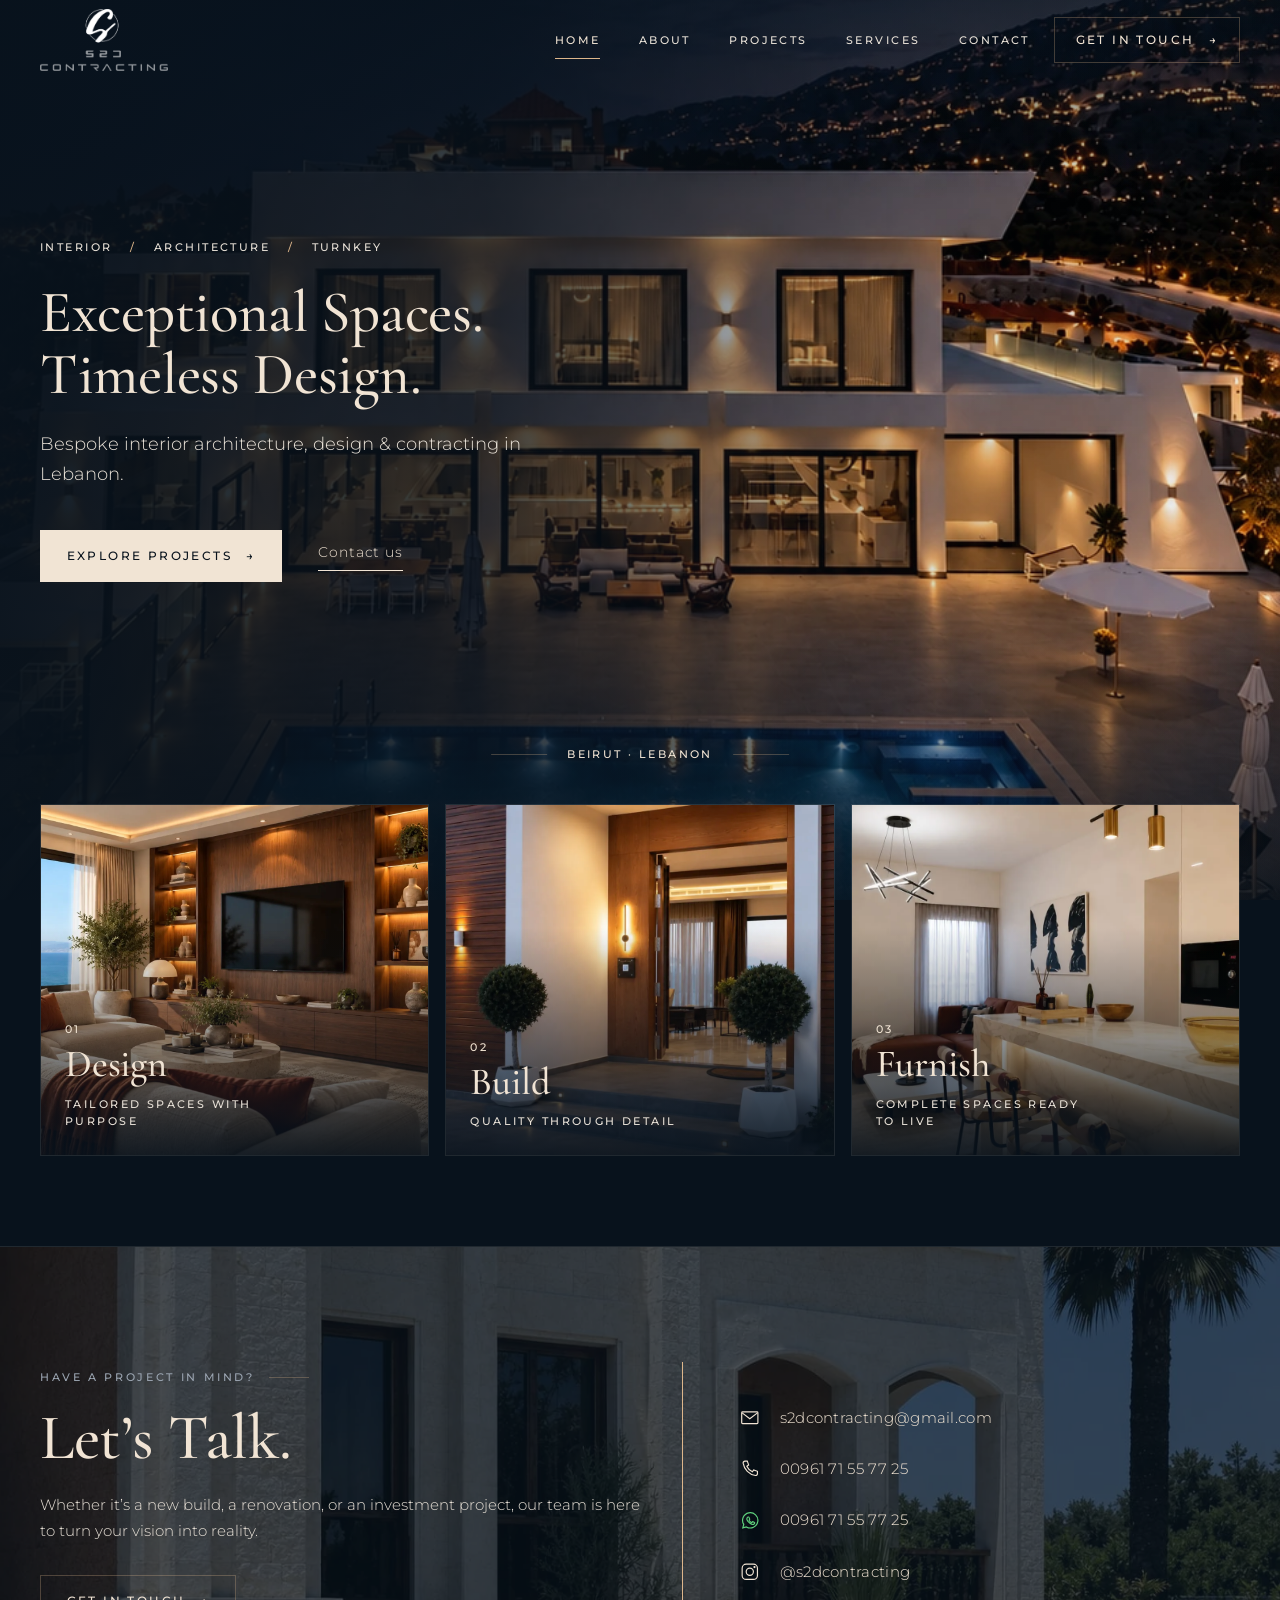
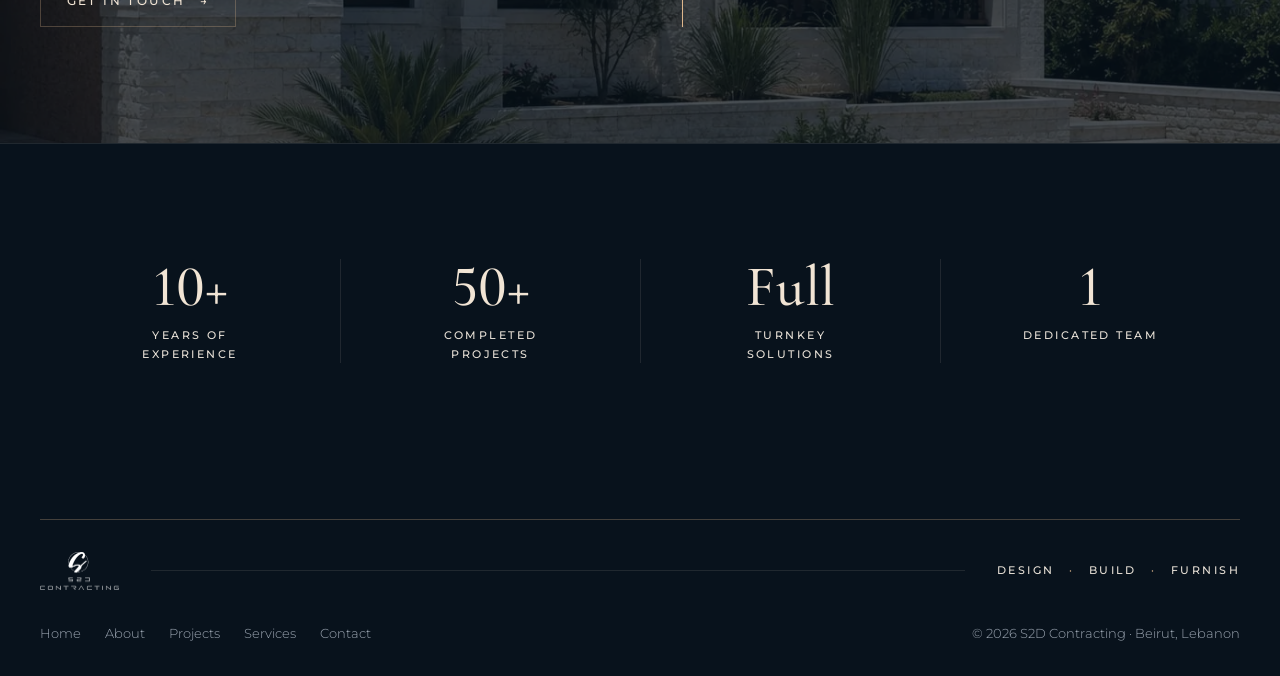
==== commit f3b813d3: "Use sharp stills for the homepage and Hazmieh heroes. Replace the homepage video with the existing n" ====
--- a/index.html
+++ b/index.html
@@ -20,8 +20,8 @@
   <link rel="preconnect" href="https://fonts.googleapis.com">
   <link rel="preconnect" href="https://fonts.gstatic.com" crossorigin>
   <link href="https://fonts.googleapis.com/css2?family=Cormorant+Garamond:wght@400;500;600&amp;family=Montserrat:wght@300;400;500;600&amp;display=swap" rel="stylesheet">
-  <link rel="stylesheet" href="/assets/css/site.css?v=iphone-menu-fix-1">
-  <script defer src="/assets/js/images.js?v=mock1"></script>
+  <link rel="stylesheet" href="/assets/css/site.css?v=hero-photo-1">
+  <script defer src="/assets/js/images.js?v=hero-photo-1"></script>
   <script defer src="/assets/js/projects-data.js?v=mock1"></script>
   <script defer src="/assets/js/site.js?v=hero-playback2"></script>
 </head>
--- a/assets/css/site.css
+++ b/assets/css/site.css
@@ -351,6 +351,7 @@
 .hero .media-cover { z-index: 0; }
 .hero-inner { position: relative; z-index: 1; }
 .hero h1 { max-width: 11em; margin-bottom: 1.5rem; }
+.hero.has-pillars h1 { font-size: clamp(2.2rem, 4.6vw, 4rem); }
 .hero .lead { margin-bottom: 2.5rem; }
 .hero-actions { display: flex; flex-wrap: wrap; align-items: center; gap: 1.5rem 2.25rem; }
 .hero-place {
@@ -808,6 +809,31 @@
 
 .project-hero { min-height: min(52rem, 100svh); align-items: flex-end; padding-bottom: 4.5rem; }
 .project-hero h1 { max-width: 12em; }
+@media (min-width: 960px) {
+  .project-hero.is-portrait .media-cover {
+    left: auto;
+    right: 0;
+    width: min(46vw, 38rem);
+  }
+  .project-hero.is-portrait .media-cover img {
+    object-fit: contain;
+    object-position: center center;
+  }
+  .project-hero.is-portrait .shade-left::after {
+    background: linear-gradient(180deg, rgba(var(--shade), 0.45) 0%, transparent 18%, transparent 84%, rgba(var(--shade), 0.35) 100%);
+  }
+  .project-hero.is-portrait .shell.hero-inner {
+    width: min(40rem, calc(100vw - min(46vw, 38rem) - 3rem));
+    margin-left: var(--gutter);
+    margin-right: auto;
+  }
+  .project-hero.is-portrait h1 { max-width: 9em; }
+}
+@media (max-width: 959px) {
+  .project-hero.is-portrait .shade-left::after {
+    background: linear-gradient(180deg, rgba(var(--shade), 0.5) 0%, rgba(var(--shade), 0.12) 32%, rgba(var(--shade), 0.2) 58%, rgba(var(--shade), 0.88) 100%);
+  }
+}
 .back-link {
   display: flex;
   width: max-content;
@@ -1086,3 +1112,19 @@
   .site-header .nav.is-open a[aria-current="page"] { color: var(--gold); }
   .site-header .nav.is-open .btn { display: inline-flex; }
 }
+
+/* Align Contact closing banner with the site's shared content grid. */
+.client-contact-page .shell.client-contact-final-inner {
+  width: min(var(--shell), calc(100% - 2 * var(--gutter)));
+  margin-inline: auto;
+  padding-block: 5rem;
+}
+.client-contact-page .client-contact-final-inner > .label,
+.client-contact-page .client-contact-final-inner > h2,
+.client-contact-page .client-contact-final-inner > .copy,
+.client-contact-page .client-contact-final-inner > .btn {
+  max-width: min(100%, 480px);
+}
+@media (max-width: 760px) {
+  .client-contact-page .shell.client-contact-final-inner { padding-block: 4rem; }
+}
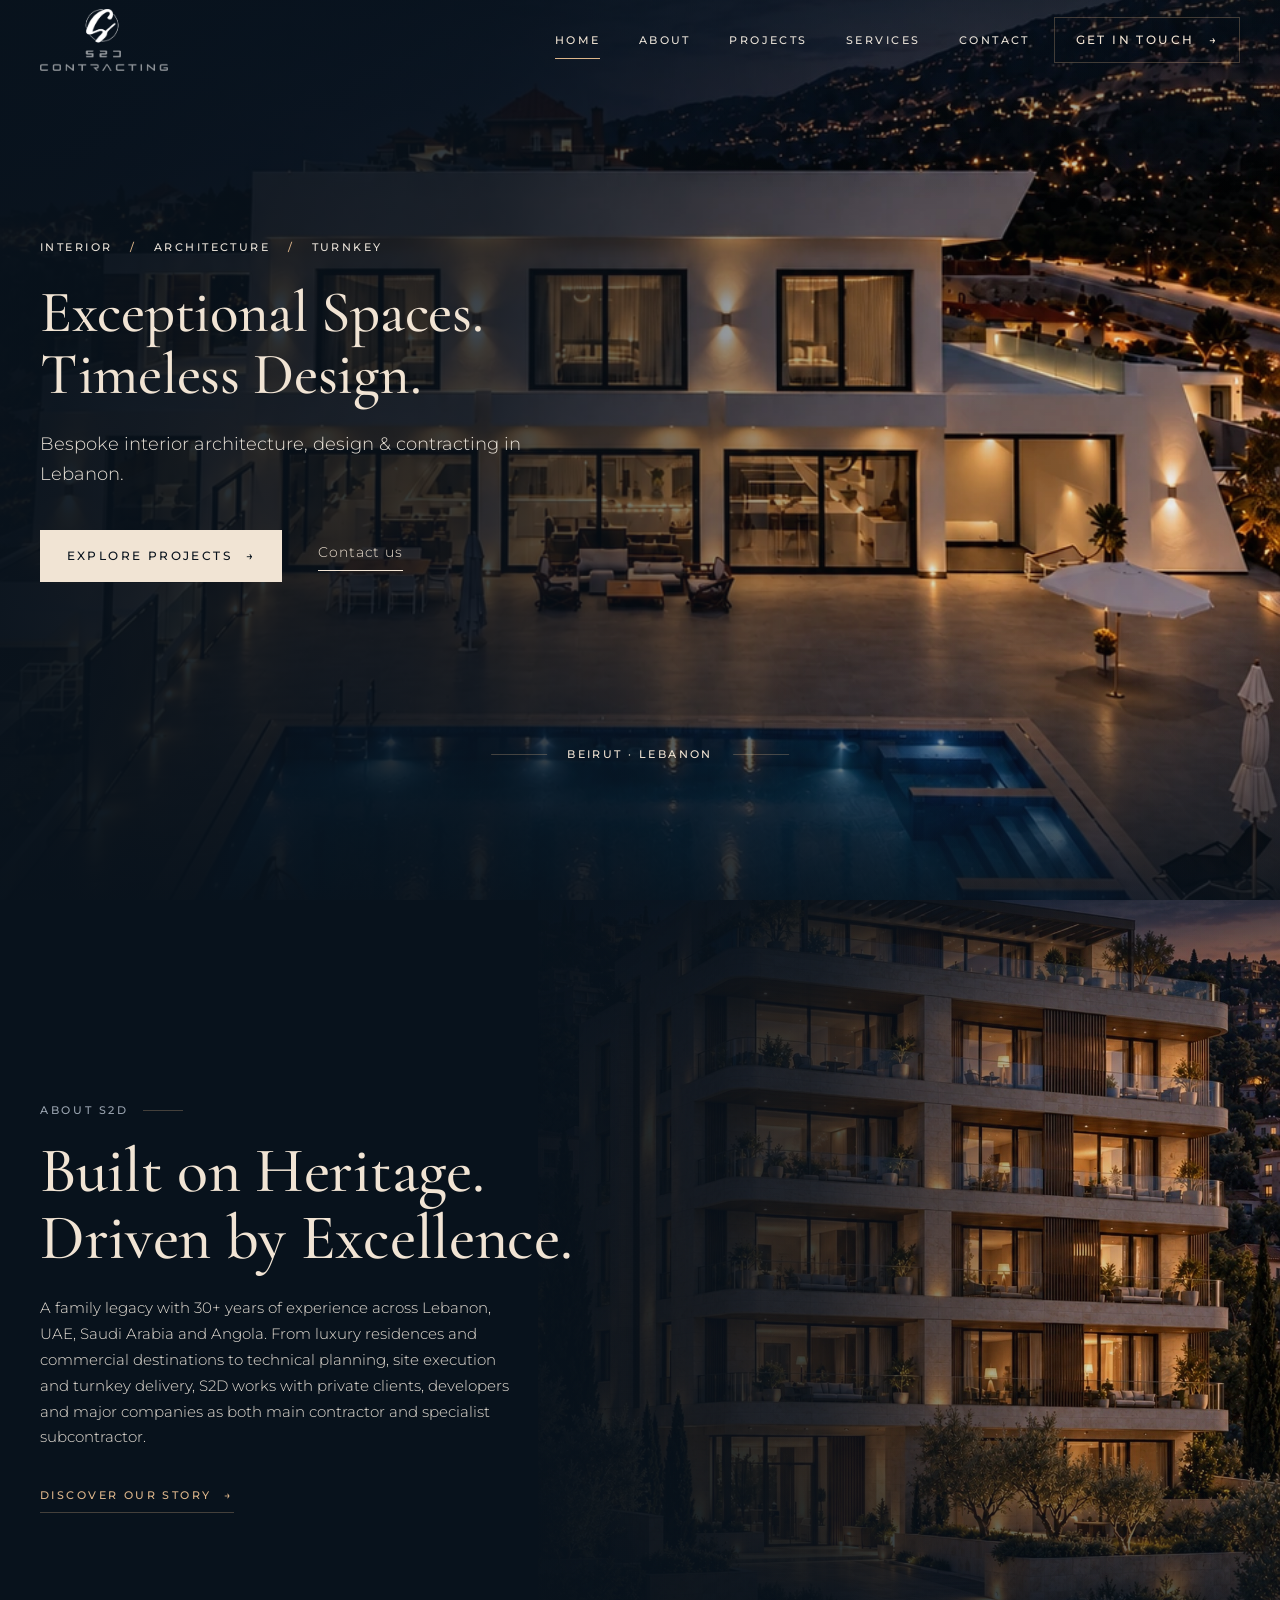
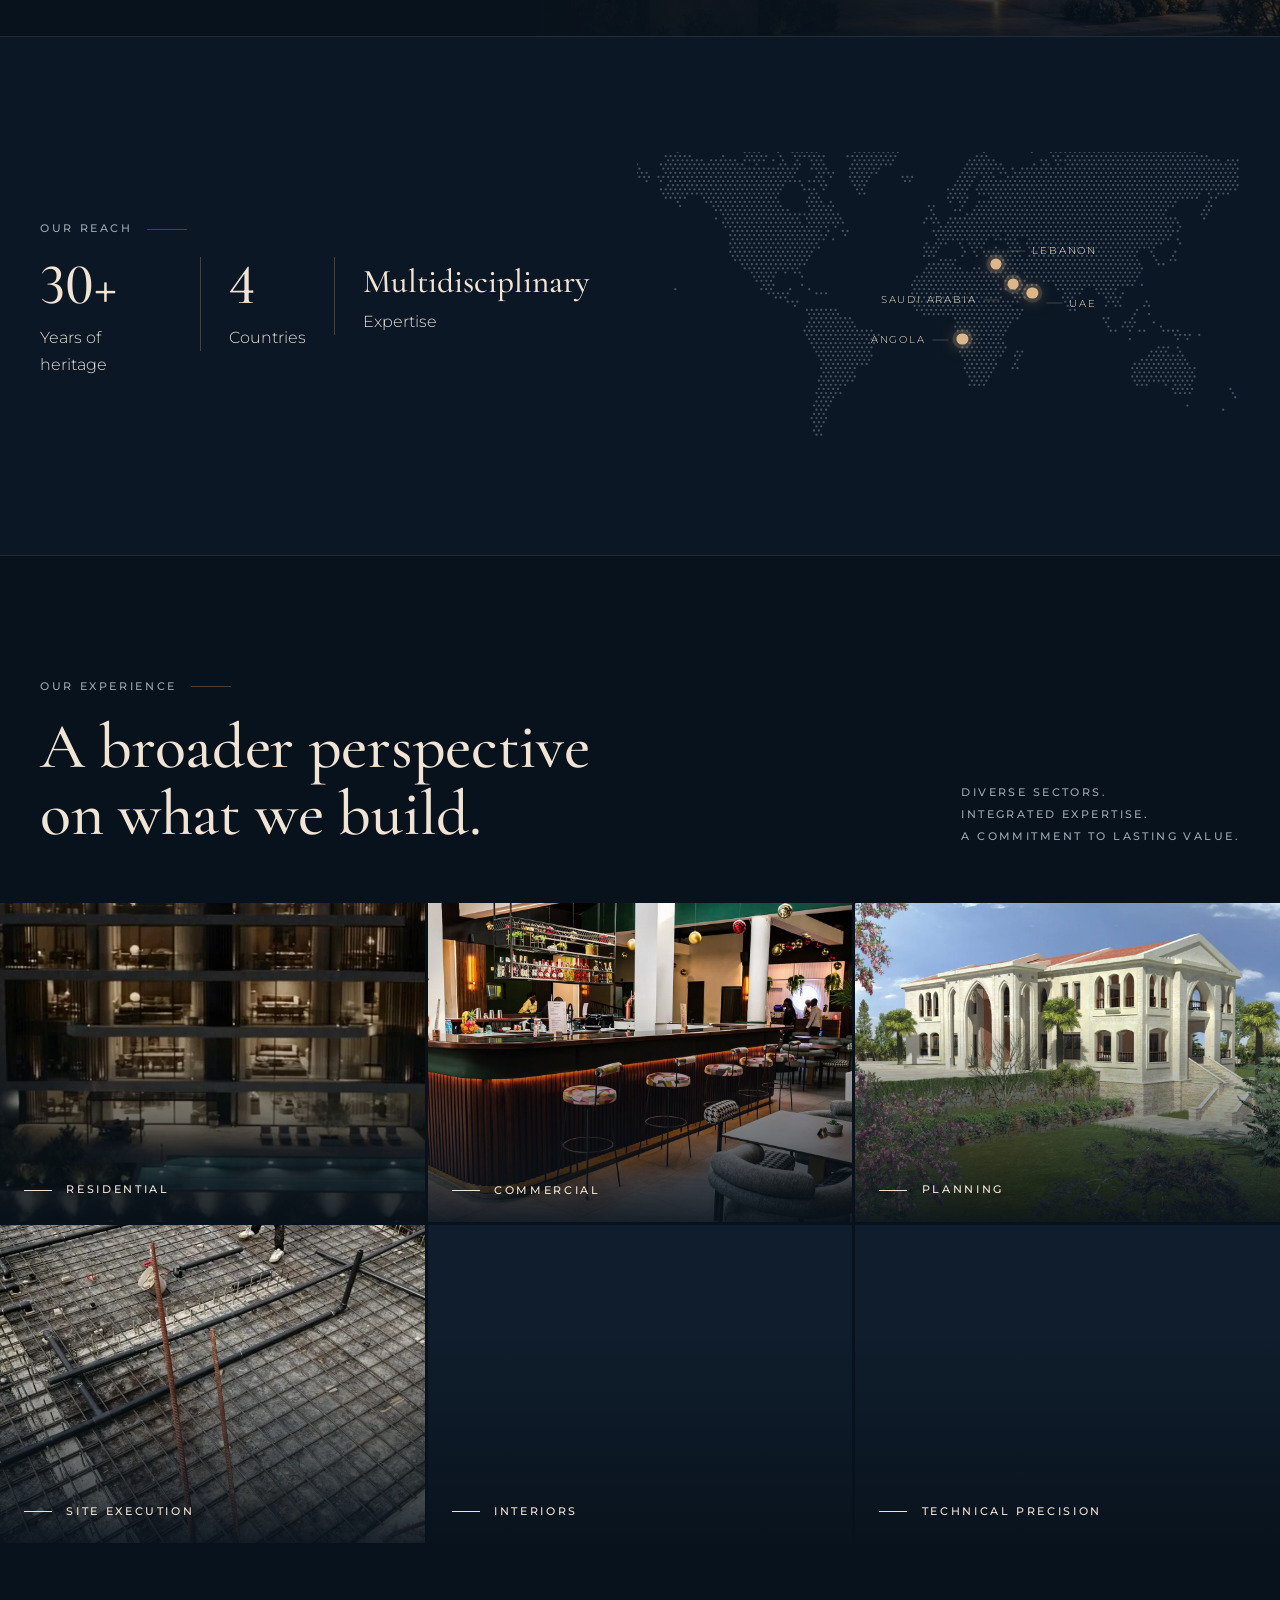
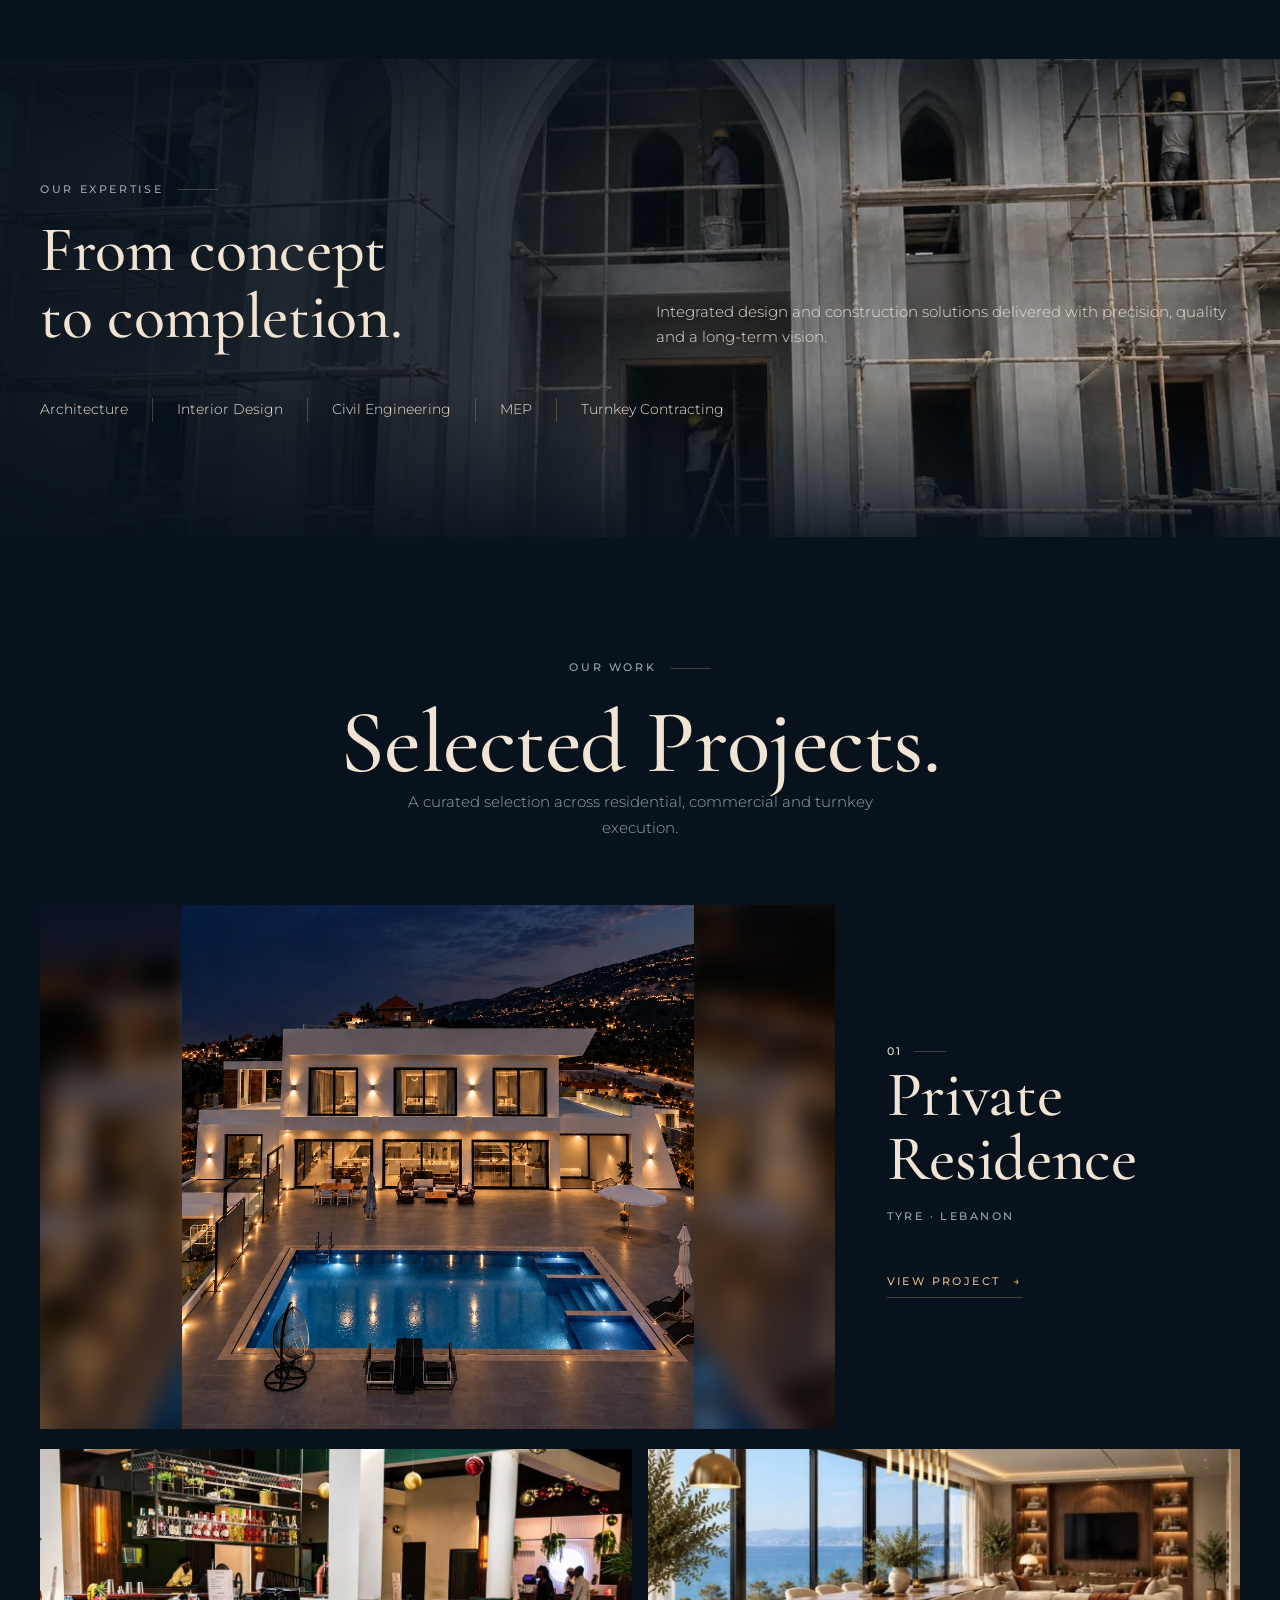
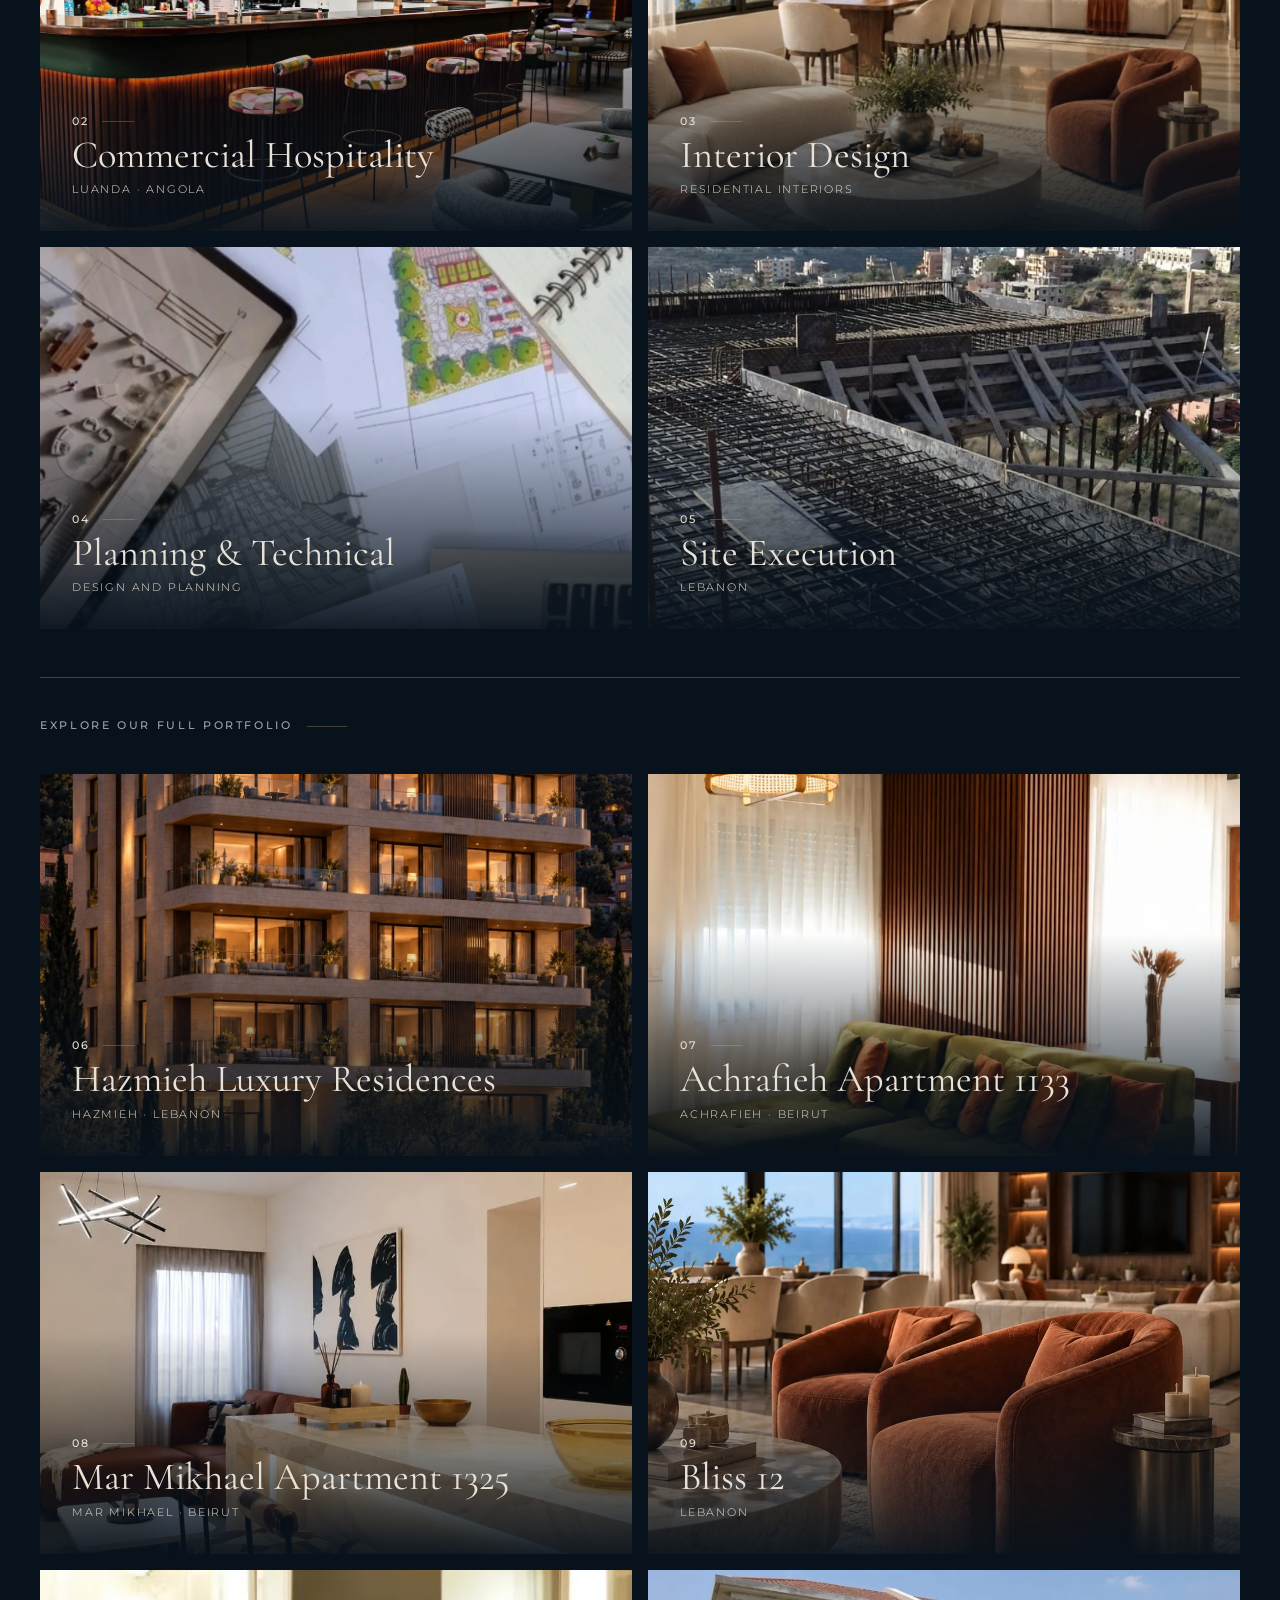
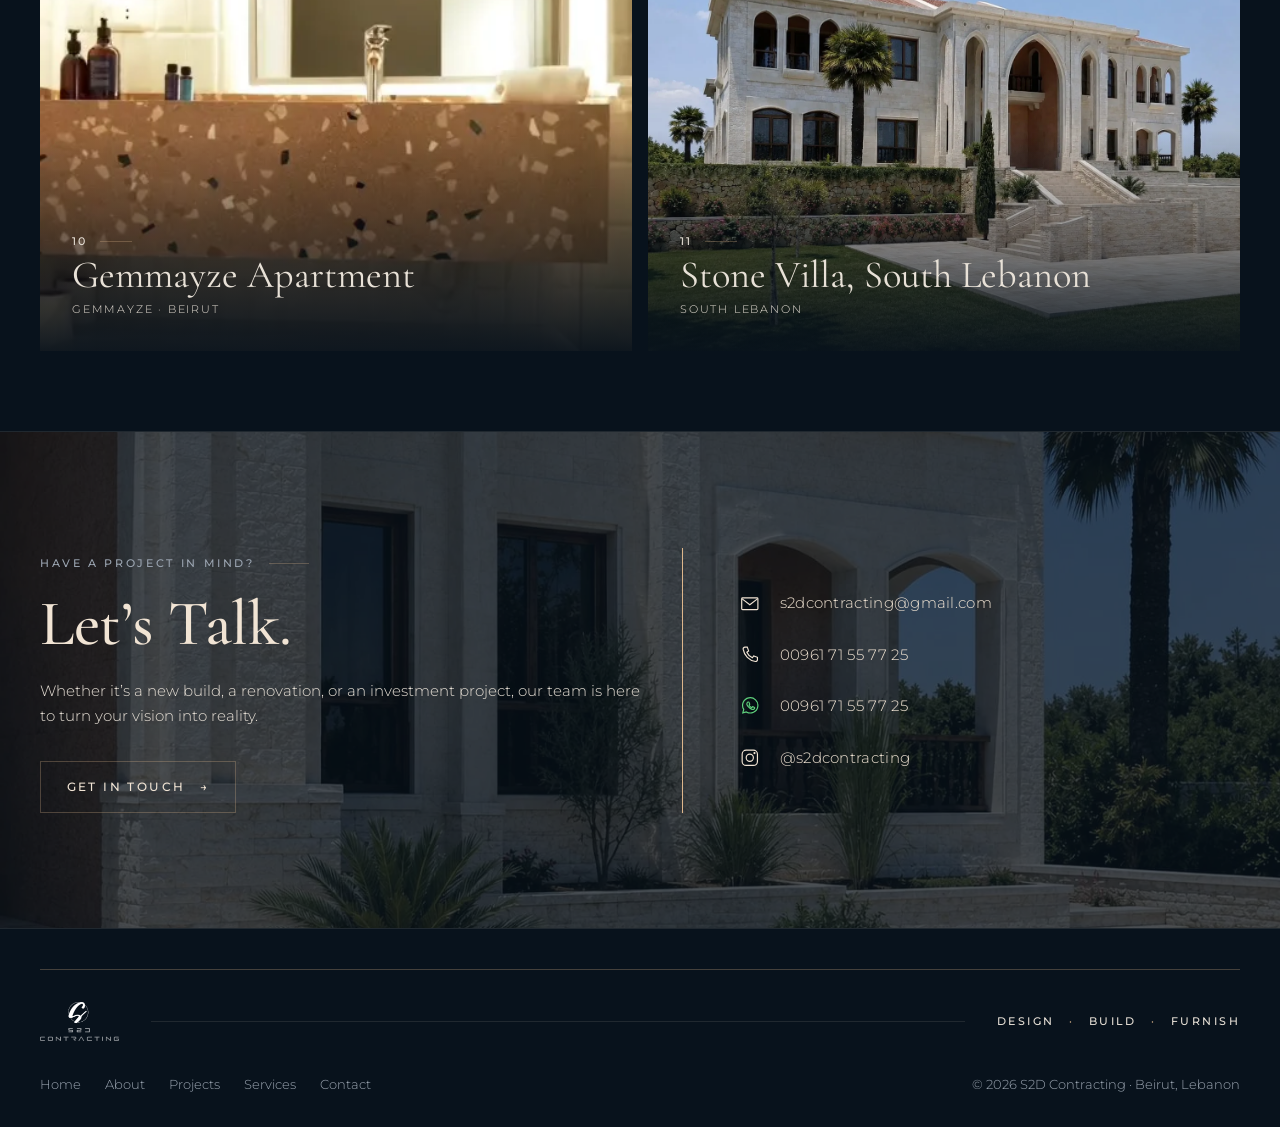
==== commit 8f435a79: "Combine Home, About, and Projects into one scrolling page Keep the standalone pages, drop the homepa" ====
--- a/index.html
+++ b/index.html
@@ -20,7 +20,7 @@
   <link rel="preconnect" href="https://fonts.googleapis.com">
   <link rel="preconnect" href="https://fonts.gstatic.com" crossorigin>
   <link href="https://fonts.googleapis.com/css2?family=Cormorant+Garamond:wght@400;500;600&amp;family=Montserrat:wght@300;400;500;600&amp;display=swap" rel="stylesheet">
-  <link rel="stylesheet" href="/assets/css/site.css?v=hero-photo-1">
+  <link rel="stylesheet" href="/assets/css/site.css?v=home-scroll-1">
   <script defer src="/assets/js/images.js?v=hero-photo-1"></script>
   <script defer src="/assets/js/projects-data.js?v=mock1"></script>
   <script defer src="/assets/js/site.js?v=hero-playback2"></script>
@@ -29,13 +29,13 @@
   <a class="skip" href="#main">Skip to content</a>
   <header class="site-header">
     <div class="shell header-bar">
-      <a class="brand" href="/" aria-label="S2D Contracting home">
+      <a class="brand" href="#home" aria-label="S2D Contracting home">
         <img src="/assets/images/logo.png" alt="S2D Contracting" width="1257" height="611">
       </a>
       <nav class="nav" id="nav" aria-label="Main navigation">
-        <a href="/" aria-current="page">Home</a>
-        <a href="/about.html">About</a>
-        <a href="/projects.html">Projects</a>
+        <a href="#home" aria-current="page">Home</a>
+        <a href="#about">About</a>
+        <a href="#projects">Projects</a>
         <a href="/services.html">Services</a>
         <a href="/contact.html">Contact</a>
         <a class="btn btn-outline" href="/contact.html">Get in touch <span class="arrow" aria-hidden="true">→</span></a>
@@ -44,46 +44,112 @@
       <button class="menu" type="button" aria-expanded="false" aria-controls="nav" aria-label="Open menu"><span></span></button>
     </div>
   </header>
-  <main id="main">
-    <section class="hero has-pillars">
+  <main id="main" class="home-combined">
+    <section class="hero has-pillars" id="home">
       <div class="media media-cover shade-left" data-image-id="hero" data-eager></div>
       <div class="shell hero-inner">
         <p class="kicker-row caps"><span>Interior</span><span>Architecture</span><span>Turnkey</span></p>
         <h1 class="h-xl">Exceptional Spaces.<br>Timeless Design.</h1>
-        <p class="lead">Bespoke interior architecture, design &amp; contracting in Lebanon.</p>
+        <p class="lead"><span class="lead-break">Bespoke interior architecture,</span> design &amp; contracting in Lebanon.</p>
         <div class="hero-actions">
-          <a class="btn btn-cream" href="/projects.html">Explore projects <span class="arrow" aria-hidden="true">→</span></a>
+          <a class="btn btn-cream" href="#projects">Explore projects <span class="arrow" aria-hidden="true">→</span></a>
           <a class="link-underline" href="/contact.html">Contact us</a>
         </div>
       </div>
       <p class="hero-place caps">Beirut · Lebanon</p>
     </section>
 
-    <section class="shell pillars" aria-label="What we do">
-      <a class="pillar shade-bottom reveal" href="/services.html#design">
-        <div class="media media-cover" data-image-id="bliss-12-01" data-decorative></div>
-        <div class="pillar-copy">
-          <span class="num caps">01</span>
-          <h3>Design</h3>
-          <p class="caps">Tailored spaces with purpose</p>
+    <section class="page-hero about-quality-hero" id="about">
+      <div class="media media-cover shade-left" data-image-id="client-about-building" data-focal="center 45%" data-eager data-decorative></div>
+      <div class="shell page-hero-inner">
+        <div class="about-hero-lead">
+          <p class="label">About S2D</p>
+          <h2 class="h-lg">Built on Heritage.<br>Driven by Excellence.</h2>
+          <a class="link-arrow" href="#experience">Discover our story <span aria-hidden="true">→</span></a>
         </div>
-      </a>
-      <a class="pillar shade-bottom reveal" href="/services.html#build">
-        <div class="media media-cover" data-image-id="villa-tyre-06" data-decorative></div>
-        <div class="pillar-copy">
-          <span class="num caps">02</span>
-          <h3>Build</h3>
-          <p class="caps">Quality through detail</p>
+        <p class="copy">A family legacy with 30+ years of experience across Lebanon, UAE, Saudi Arabia and Angola. From luxury residences and commercial destinations to technical planning, site execution and turnkey delivery, S2D works with private clients, developers and major companies as both main contractor and specialist subcontractor.</p>
+      </div>
+    </section>
+
+    <section class="reach section" aria-labelledby="reach-title">
+      <div class="shell reach-inner">
+        <div class="reveal">
+          <p class="label" id="reach-title">Our reach</p>
+          <div class="reach-stats">
+            <div class="stat"><strong>30+</strong><span>Years of heritage</span></div>
+            <div class="stat"><strong>4</strong><span>Countries</span></div>
+            <div class="stat is-word"><strong>Multidisciplinary</strong><span>Expertise</span></div>
+          </div>
         </div>
-      </a>
-      <a class="pillar shade-bottom reveal" href="/services.html#furnish">
-        <div class="media media-cover" data-image-id="mar-mikhael-1325-01" data-decorative></div>
-        <div class="pillar-copy">
-          <span class="num caps">03</span>
-          <h3>Furnish</h3>
-          <p class="caps">Complete spaces ready to live</p>
+        <div class="map reveal" role="img" aria-label="Map showing S2D's work in Lebanon, Saudi Arabia, the UAE and Angola">
+          <img src="/assets/images/world-dots.svg" alt="" width="1260" height="600" loading="lazy">
+          <span class="pin" style="left:59.5%;top:39%;--dy:-0.9rem"><span>Lebanon</span></span>
+          <span class="pin is-left" style="left:62.4%;top:46%;--dy:0.9rem"><span>Saudi Arabia</span></span>
+          <span class="pin" style="left:65.6%;top:49%;--dy:0.6rem"><span>UAE</span></span>
+          <span class="pin is-left" style="left:54%;top:65%"><span>Angola</span></span>
         </div>
-      </a>
+      </div>
+    </section>
+
+    <section class="section" id="experience" aria-labelledby="experience-title">
+      <div class="shell heading-row reveal">
+        <div>
+          <p class="label">Our experience</p>
+          <h2 class="h-lg" id="experience-title">A broader perspective<br>on what we build.</h2>
+        </div>
+        <p class="aside caps">Diverse sectors.<br>Integrated expertise.<br>A commitment to lasting value.</p>
+      </div>
+      <div class="tiles">
+        <a class="tile shade-bottom" href="/project.html?project=hazmieh-residences"><div class="media media-cover" data-image-id="hazmieh-residences-08" data-decorative></div><span class="label">Residential</span></a>
+        <a class="tile shade-bottom" href="/project.html?project=mundos-food-court"><div class="media media-cover" data-image-id="mundos-food-court-01" data-decorative></div><span class="label">Commercial</span></a>
+        <a class="tile shade-bottom" href="/project.html?project=villa-south-lebanon"><div class="media media-cover" data-image-id="villa-south-lebanon-08" data-decorative></div><span class="label">Planning</span></a>
+        <a class="tile shade-bottom" href="/project.html?project=villa-tyre"><div class="media media-cover" data-image-id="villa-tyre-13" data-decorative></div><span class="label">Site execution</span></a>
+        <a class="tile shade-bottom" href="/project.html?project=villa-tyre"><div class="media media-cover" data-image-id="villa-tyre-08" data-decorative></div><span class="label">Interiors</span></a>
+        <a class="tile shade-bottom" href="/project.html?project=villa-south-lebanon"><div class="media media-cover" data-image-id="villa-south-lebanon-12" data-decorative></div><span class="label">Technical precision</span></a>
+      </div>
+    </section>
+
+    <section class="band section" aria-labelledby="expertise-title">
+      <div class="media media-cover shade-left" data-image-id="villa-south-lebanon-13" data-decorative></div>
+      <div class="shell band-inner reveal">
+        <div>
+          <p class="label">Our expertise</p>
+          <h2 class="h-lg" id="expertise-title">From concept<br>to completion.</h2>
+        </div>
+        <p class="copy">Integrated design and construction solutions delivered with precision, quality and a long-term vision.</p>
+        <ul class="chips">
+          <li>Architecture</li><li>Interior Design</li><li>Civil Engineering</li><li>MEP</li><li>Turnkey Contracting</li>
+        </ul>
+      </div>
+    </section>
+
+    <section class="client-projects-intro shell home-projects-intro" id="projects">
+      <p class="label">Our work</p>
+      <h2 class="h-xl">Selected Projects.</h2>
+      <p class="copy">A curated selection across residential, commercial and turnkey execution.</p>
+    </section>
+    <section class="shell client-projects-selection" aria-label="Selected work">
+      <article class="client-project-featured">
+        <a href="/project.html?project=villa-tyre" class="client-project-featured-image client-villa-true-photo"><img src="/assets/media/client-2026/projects-residence-focus.webp" alt="Luxury private villa with illuminated swimming pool" loading="eager"></a>
+        <div class="client-project-featured-text"><p class="num">01</p><h2 class="h-lg">Private<br>Residence</h2><p class="caps">Tyre · Lebanon</p><a class="link-arrow" href="/project.html?project=villa-tyre">View project <span aria-hidden="true">→</span></a></div>
+      </article>
+      <div class="client-project-card-grid">
+        <a class="client-project-card" href="/project.html?project=mundos-food-court"><img src="/assets/media/client-2026/projects-hospitality.webp" alt="Completed commercial hospitality interior"><span class="client-project-card-copy"><span class="num">02</span><strong>Commercial Hospitality</strong><small>Luanda · Angola</small></span></a>
+        <a class="client-project-card" href="/project.html?project=villa-tyre"><img src="/assets/media/client-2026/projects-interior.webp" alt="Contemporary residential interior design"><span class="client-project-card-copy"><span class="num">03</span><strong>Interior Design</strong><small>Residential interiors</small></span></a>
+        <a class="client-project-card" href="/project.html?project=hazmieh-residences"><img src="/assets/media/client-2026/projects-planning.webp" alt="Architectural plans and technical drawings"><span class="client-project-card-copy"><span class="num">04</span><strong>Planning &amp; Technical</strong><small>Design and planning</small></span></a>
+        <a class="client-project-card" href="/project.html?project=villa-tyre"><img src="/assets/media/client-2026/projects-construction.webp" alt="Reinforced concrete slab under construction"><span class="client-project-card-copy"><span class="num">05</span><strong>Site Execution</strong><small>Lebanon</small></span></a>
+      </div>
+      <div class="client-project-all">
+        <p class="label">Explore our full portfolio</p>
+        <div class="client-project-card-grid">
+          <a class="client-project-card" href="/project.html?project=hazmieh-residences"><img src="/assets/media/client-2026/about-building.webp" alt="Hazmieh Luxury Residences, stone facade with lit terraces at dusk" loading="lazy"><span class="client-project-card-copy"><span class="num">06</span><strong>Hazmieh Luxury Residences</strong><small>Hazmieh · Lebanon</small></span></a>
+          <a class="client-project-card" href="/project.html?project=achrafieh-airbnb-1133"><img src="/assets/media/achrafieh-airbnb-1133/01.webp" alt="Living room with rattan pendant and olive sofa" loading="lazy"><span class="client-project-card-copy"><span class="num">07</span><strong>Achrafieh Apartment 1133</strong><small>Achrafieh · Beirut</small></span></a>
+          <a class="client-project-card" href="/project.html?project=mar-mikhael-1325"><img src="/assets/media/mar-mikhael-1325/01.webp" alt="Open living area with marble breakfast bar" loading="lazy"><span class="client-project-card-copy"><span class="num">08</span><strong>Mar Mikhael Apartment 1325</strong><small>Mar Mikhael · Beirut</small></span></a>
+          <a class="client-project-card" href="/project.html?project=bliss-12"><img src="/assets/media/bliss-12/03.webp" alt="3D render: lounge chairs by the window" loading="lazy"><span class="client-project-card-copy"><span class="num">09</span><strong>Bliss 12</strong><small>Lebanon</small></span></a>
+          <a class="client-project-card" href="/project.html?project=gemmayze-airbnb"><img src="/assets/media/gemmayze-airbnb/01-poster.webp" alt="Gemmayze apartment walkthrough video" loading="lazy"><span class="client-project-card-copy"><span class="num">10</span><strong>Gemmayze Apartment</strong><small>Gemmayze · Beirut</small></span></a>
+          <a class="client-project-card" href="/project.html?project=villa-south-lebanon"><img src="/assets/media/villa-south-lebanon/01.webp" alt="Stone villa in South Lebanon with arched facade and lawn" loading="lazy"><span class="client-project-card-copy"><span class="num">11</span><strong>Stone Villa, South Lebanon</strong><small>South Lebanon</small></span></a>
+        </div>
+      </div>
     </section>
 
     <section class="talk section" id="talk">
@@ -103,20 +169,11 @@
           </div>
       </div>
     </section>
-
-    <section class="section" aria-label="S2D in numbers">
-      <div class="shell stats">
-        <div class="stat reveal"><strong>10+</strong><span class="caps">Years of experience</span></div>
-        <div class="stat reveal"><strong>50+</strong><span class="caps">Completed projects</span></div>
-        <div class="stat reveal"><strong>Full</strong><span class="caps">Turnkey solutions</span></div>
-        <div class="stat reveal"><strong>1</strong><span class="caps">Dedicated team</span></div>
-      </div>
-    </section>
   </main>
   <footer class="site-footer">
     <div class="shell">
       <div class="footer-line">
-        <a class="footer-brand" href="/" aria-label="S2D Contracting home">
+        <a class="footer-brand" href="#home" aria-label="S2D Contracting home">
           <img src="/assets/images/logo.png" alt="S2D Contracting" width="1257" height="611" loading="lazy">
         </a>
         <span class="rule" aria-hidden="true"></span>
@@ -124,9 +181,9 @@
       </div>
       <div class="footer-meta">
         <nav aria-label="Footer navigation">
-          <a href="/">Home</a>
-          <a href="/about.html">About</a>
-          <a href="/projects.html">Projects</a>
+          <a href="#home">Home</a>
+          <a href="#about">About</a>
+          <a href="#projects">Projects</a>
           <a href="/services.html">Services</a>
           <a href="/contact.html">Contact</a>
         </nav>
--- a/assets/css/site.css
+++ b/assets/css/site.css
@@ -406,7 +406,8 @@
   align-self: center;
   padding-block: 4rem;
 }
-.page-hero h1 { max-width: 10.5em; margin-bottom: 1.5rem; }
+.page-hero h1,
+.page-hero .about-hero-lead .h-lg { max-width: 10.5em; margin-bottom: 1.5rem; }
 .page-hero .copy { margin-bottom: 2.25rem; color: var(--text); }
 @media (min-width: 960px) {
   .page-hero .media-cover { left: 38%; }
@@ -445,6 +446,70 @@
 @media (min-width: 720px) {
   .pillars { grid-template-columns: repeat(3, minmax(0, 1fr)); margin-top: -6rem; }
   .pillar { min-height: 22rem; }
+}
+
+/* Homepage hero, phones only. Matches the mobile reference: compact type,
+   stacked actions, and the villa kept bright behind the copy. */
+@media (max-width: 719px) {
+  body:has(.hero.has-pillars) { --header-h: 3.75rem; }
+  body:has(.hero.has-pillars) .brand img { height: 2.2rem; }
+  body:has(.hero.has-pillars) .header-bar { min-height: var(--header-h); }
+  body:has(.hero.has-pillars) .menu { width: 2.25rem; height: 2.25rem; }
+
+  .hero.has-pillars {
+    align-items: flex-start;
+    padding-top: calc(var(--header-h) + 0.35rem);
+    padding-bottom: 3.4rem;
+  }
+  .hero.has-pillars .shade-left::after {
+    background: linear-gradient(180deg,
+      rgba(var(--shade), 0.72) 0%,
+      rgba(var(--shade), 0.38) 16%,
+      rgba(var(--shade), 0.08) 34%,
+      rgba(var(--shade), 0) 50%,
+      rgba(var(--shade), 0.22) 100%);
+  }
+  .hero.has-pillars .kicker-row { display: none; }
+  .hero.has-pillars .lead-break { display: block; }
+  .hero.has-pillars h1 {
+    font-size: clamp(2.45rem, 10vw, 2.7rem);
+    line-height: 0.98;
+    margin-bottom: 0.45rem;
+    max-width: 11em;
+  }
+  .hero.has-pillars .lead {
+    max-width: 20rem;
+    margin-bottom: 0.85rem;
+    font-size: 0.8125rem;
+    font-weight: 400;
+    line-height: 1.4;
+    letter-spacing: 0.004em;
+  }
+  .hero.has-pillars .hero-actions {
+    flex-direction: column;
+    align-items: flex-start;
+    gap: 0.55rem;
+  }
+  .hero.has-pillars .btn {
+    min-height: 2.15rem;
+    padding: 0.42rem 0.78rem;
+    gap: 0.45rem;
+    font-size: 0.6rem;
+    letter-spacing: 0.13em;
+  }
+  .hero.has-pillars .link-underline {
+    font-size: 0.75rem;
+    letter-spacing: 0.01em;
+    padding-bottom: 0.1rem;
+    text-transform: capitalize;
+  }
+  .hero.has-pillars .hero-place {
+    bottom: 1.05rem;
+    gap: 0.75rem;
+  }
+  .hero.has-pillars .hero-place::before,
+  .hero.has-pillars .hero-place::after { width: 2.1rem; }
+  .hero.has-pillars + .pillars { margin-top: 0; }
 }
 
 /* ---------- Let's Talk ---------- */
@@ -598,10 +663,28 @@
 .chips li { list-style: none; padding-inline: 1.5rem; border-left: 1px solid var(--line); }
 .chips li:first-child { padding-left: 0; border-left: 0; }
 .chips { padding: 0; margin-bottom: 0; }
+@media (max-width: 719px) {
+  .band .chips {
+    flex-direction: column;
+    align-items: flex-start;
+    gap: 0.9rem;
+  }
+  .band .chips li {
+    padding: 0;
+    border: 0;
+  }
+}
 @media (min-width: 900px) {
   .band-inner { grid-template-columns: 1fr 1fr; align-items: end; }
   .band .chips { grid-column: 1 / -1; }
 }
+
+/* Combined homepage: in-page sections clear the fixed header,
+   and the projects intro does not repeat a full page-top offset. */
+#about,
+#projects,
+#talk { scroll-margin-top: var(--header-h); }
+.home-combined .client-projects-intro { padding-top: clamp(4.5rem, 9vw, 7.5rem); }
 
 /* ---------- Projects ---------- */
 
@@ -978,6 +1061,8 @@
 .client-contact-form-side .copy{max-width:400px;margin:0 0 1.8rem}.client-contact-form{padding:0;border:0;background:none}.client-contact-form .btn{width:100%;justify-content:center}.client-contact-form .field input,.client-contact-form .field select,.client-contact-form .field textarea{border:1px solid var(--line);padding:.8rem 1rem;background:rgba(255,255,255,.015)}
 .client-contact-photo-side img{display:block;width:100%;height:clamp(290px,33vw,540px);object-fit:cover}.client-contact-details{padding-top:2rem}.client-contact-details>div{display:grid;grid-template-columns:1fr 1.1fr;gap:1rem;border-bottom:1px solid var(--line);padding:.85rem 0}.client-contact-details>div a{overflow-wrap:anywhere}.client-contact-final{min-height:480px;display:flex;align-items:center;background:linear-gradient(90deg,rgba(8,18,28,.96),rgba(8,18,28,.5) 53%,rgba(8,18,28,.1)),url('/assets/media/client-2026/contact-green.webp') center/cover}.client-contact-final-inner{width:100%;padding-block:5rem}.client-contact-final-inner .copy{max-width:365px;margin-bottom:2rem}
 .client-projects-intro{text-align:center;padding-top:calc(var(--header-h) + 5rem);padding-bottom:4rem}.client-projects-intro h1{margin:1rem 0}.client-projects-intro .copy{max-width:520px;margin:auto}.client-projects-selection{padding-bottom:5rem}.client-project-featured{display:grid;grid-template-columns:minmax(0,1.8fr) minmax(230px,.8fr);gap:clamp(1.5rem,4vw,4rem);align-items:center}.client-project-featured-image img{display:block;width:100%;height:clamp(310px,41vw,570px);object-fit:cover}.client-project-featured-text .caps{margin:1rem 0 2.5rem;color:var(--muted)}.client-project-featured-text h2{line-height:1}.client-project-card-grid{display:grid;grid-template-columns:repeat(2,minmax(0,1fr));gap:1rem;margin-top:1.25rem}.client-project-card{position:relative;display:flex;align-items:end;overflow:hidden;min-height:320px;aspect-ratio:1.55}.client-project-card:after{content:"";position:absolute;inset:0;background:linear-gradient(0deg,rgba(8,18,28,.94),transparent 58%);pointer-events:none}.client-project-card img{position:absolute;width:100%;height:100%;object-fit:cover;transition:transform .6s ease}.client-project-card:hover img{transform:scale(1.04)}.client-project-card-copy{z-index:1;position:relative;display:flex;flex-direction:column;gap:.25rem;padding:2rem}.client-project-card-copy strong{font:400 clamp(1.8rem,3vw,2.7rem)/1.08 var(--display)}.client-project-card-copy small{font-size:.7rem;letter-spacing:.16em;text-transform:uppercase}.client-project-all{border-top:1px solid var(--line);margin-top:3rem;padding-top:2rem}.client-project-all>div{display:flex;flex-wrap:wrap;gap:.9rem 1.5rem}.client-project-all a{font-size:.85rem;color:var(--text);text-decoration:underline;text-underline-offset:5px}
+.client-project-all .client-project-card-grid{display:grid;width:100%;gap:1rem}
+.client-project-all .client-project-card{color:inherit;font-size:inherit;text-decoration:none}
 @media(max-width:760px){.client-contact-hero{min-height:530px;max-height:none;height:75svh;align-items:end}.client-contact-hero-photo{inset:0}.client-contact-hero:after{background:linear-gradient(0deg,rgba(8,18,28,.98),rgba(8,18,28,.45) 65%,rgba(8,18,28,.15))}.client-contact-hero-inner{padding-bottom:3rem}.client-contact-hero h1{font-size:clamp(3rem,11vw,4.7rem)}.client-contact-columns{grid-template-columns:1fr}.client-contact-photo-side{order:-1}.client-contact-photo-side img{height:350px}.client-contact-final{min-height:430px}.client-project-featured{grid-template-columns:1fr}.client-project-featured-image img{height:320px}.client-project-card-grid{grid-template-columns:1fr}.client-project-card{min-height:280px}}
 
 
@@ -995,6 +1080,73 @@
 .client-villa-true-photo::before { content:''; position:absolute; inset:0; background:url('/assets/media/client-2026/projects-residence-focus.webp') center / cover no-repeat; filter:blur(12px) brightness(.6); transform:scale(1.04); }
 .client-villa-true-photo img { position:relative; object-fit:contain; object-position:center; }
 .about-quality-hero .media-cover { background:#08121c; }
+@media (min-width: 760px) {
+  .about-quality-hero .page-hero-inner { display: flex; flex-direction: column; align-items: flex-start; }
+  .about-quality-hero .about-hero-lead { display: contents; }
+  .about-quality-hero .copy { order: 3; }
+  .about-quality-hero .link-arrow { order: 4; }
+}
+@media (max-width: 759px) {
+  .about-quality-hero {
+    display: grid;
+    grid-template-columns: minmax(0, 1fr);
+    grid-template-rows: 78svh auto;
+    min-height: 0;
+    height: auto;
+    padding-top: 0;
+    overflow: visible;
+  }
+  .about-quality-hero .media-cover {
+    position: relative;
+    inset: auto;
+    grid-column: 1;
+    grid-row: 1;
+    width: 100%;
+    height: auto;
+    min-height: 78svh;
+  }
+  .about-quality-hero .media-cover video,
+  .about-quality-hero .media-cover img {
+    object-fit: cover;
+    object-position: center center;
+    transform: none;
+  }
+  .about-quality-hero .shade-left::after {
+    background:
+      linear-gradient(180deg, rgba(8, 18, 28, 0.45) 0%, rgba(8, 18, 28, 0.08) 14%, transparent 26%),
+      linear-gradient(180deg, transparent 40%, rgba(8, 18, 28, 0.9) 58%, #08121c 70%, #08121c 100%);
+  }
+  .about-quality-hero .page-hero-inner { display: contents; }
+  .about-quality-hero .about-hero-lead {
+    grid-column: 1;
+    grid-row: 1;
+    align-self: end;
+    justify-self: stretch;
+    z-index: 2;
+    width: 100%;
+    padding: 8rem 24px 1.45rem;
+    background: linear-gradient(180deg, rgba(8, 18, 28, 0) 0%, rgba(8, 18, 28, 0.55) 30%, rgba(8, 18, 28, 0.94) 54%, #08121c 72%, #08121c 100%);
+  }
+  .about-quality-hero .about-hero-lead .label { margin-bottom: 0.5rem; }
+  .about-quality-hero h1,
+  .about-quality-hero .about-hero-lead .h-lg {
+    max-width: none;
+    margin-bottom: 0.8rem;
+    font-size: clamp(2rem, 8.2vw, 2.375rem);
+    line-height: 1.02;
+  }
+  .about-quality-hero .link-arrow { margin-top: 0; }
+  .about-quality-hero .copy {
+    grid-column: 1;
+    grid-row: 2;
+    max-width: none;
+    margin: 0;
+    padding: 1.7rem 24px 2.15rem;
+    color: var(--text);
+    font-size: 1rem;
+    line-height: 1.7;
+  }
+}
 .about-quality-hero .media-cover img { object-position: center 40%; }
 @media(min-width:960px) { .about-quality-hero .media-cover { left:42%; } .about-quality-hero .page-hero-inner { padding-right: min(52%, 35rem); } }
 @media(max-width:959px) { .client-contact-hero-copy { width:min(95%, 540px); } .client-contact-hero-photo { inset:0 0 0 28%; } .client-contact-hero::after { background:linear-gradient(90deg,#08121c 0%,rgba(8,18,28,.91) 48%,rgba(8,18,28,.2)); } .client-contact-hero h1 { font-size:clamp(2.75rem,5.8vw,4rem); } }
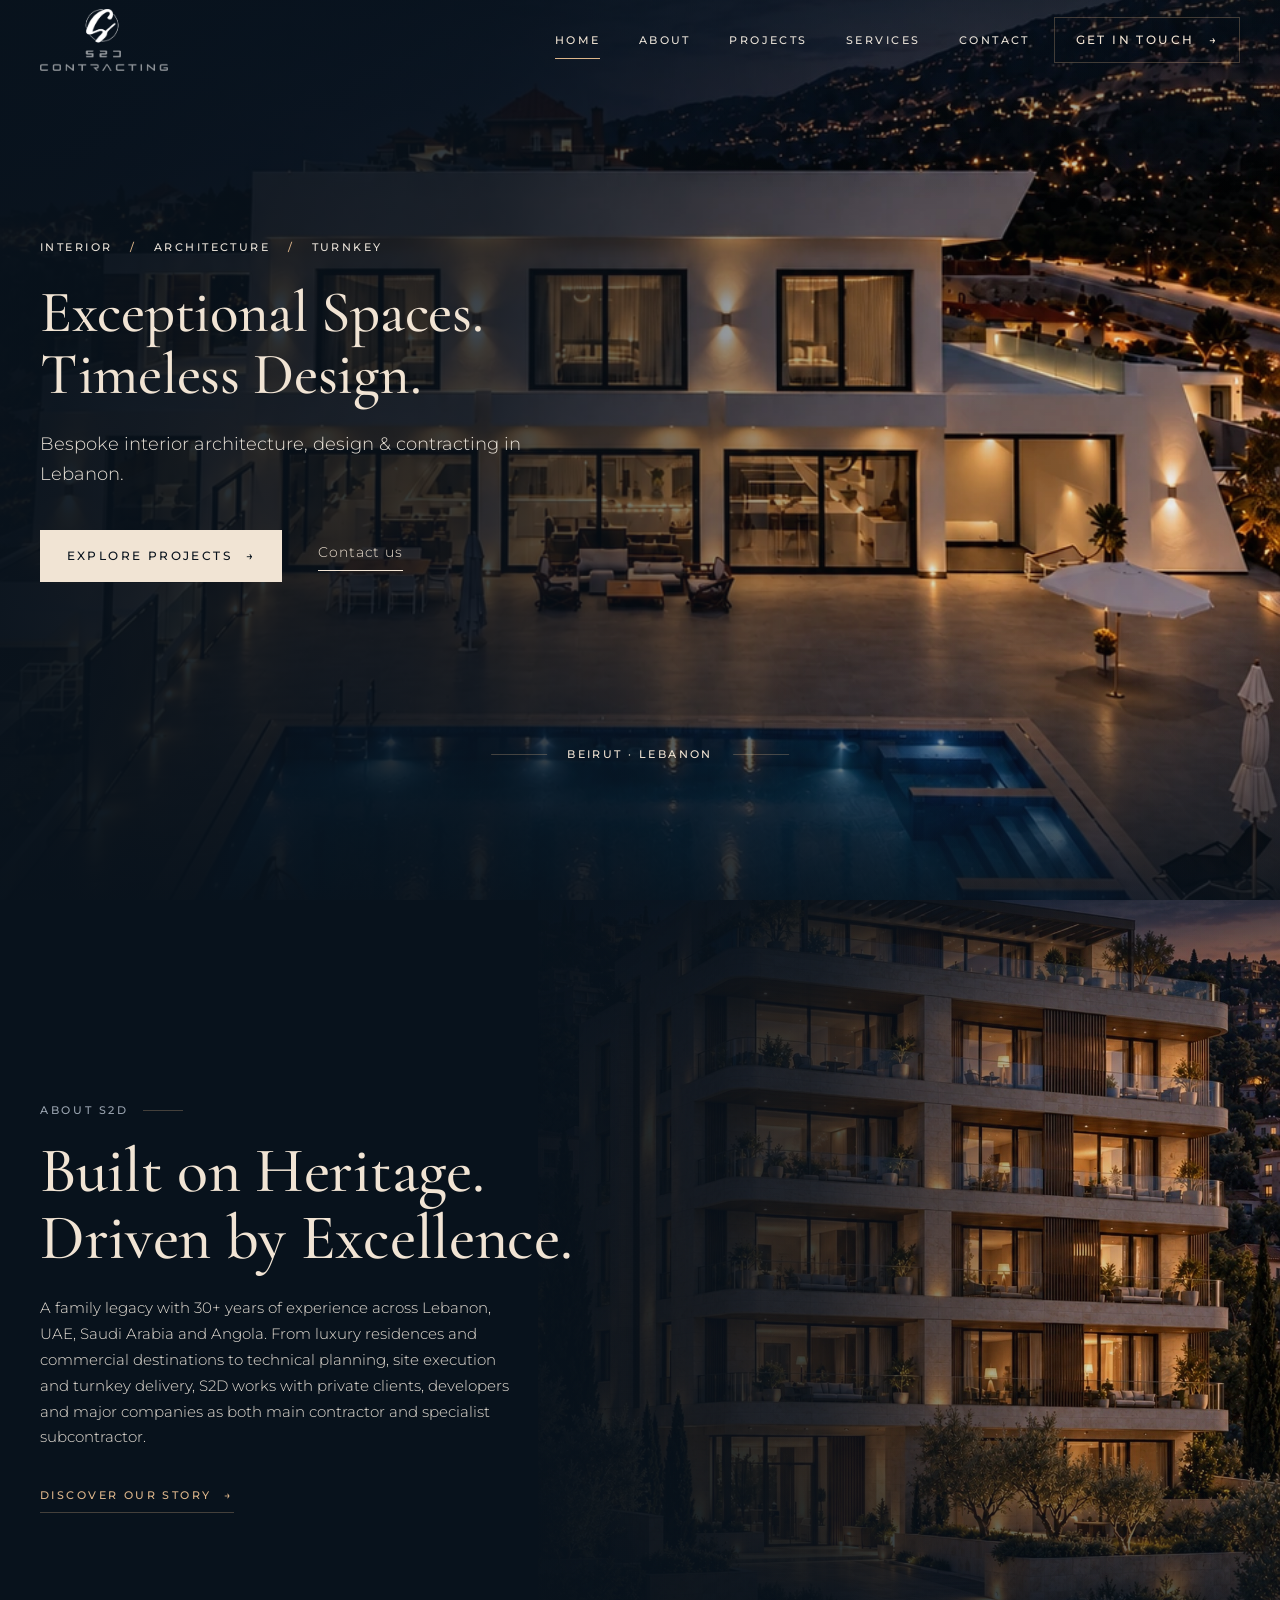
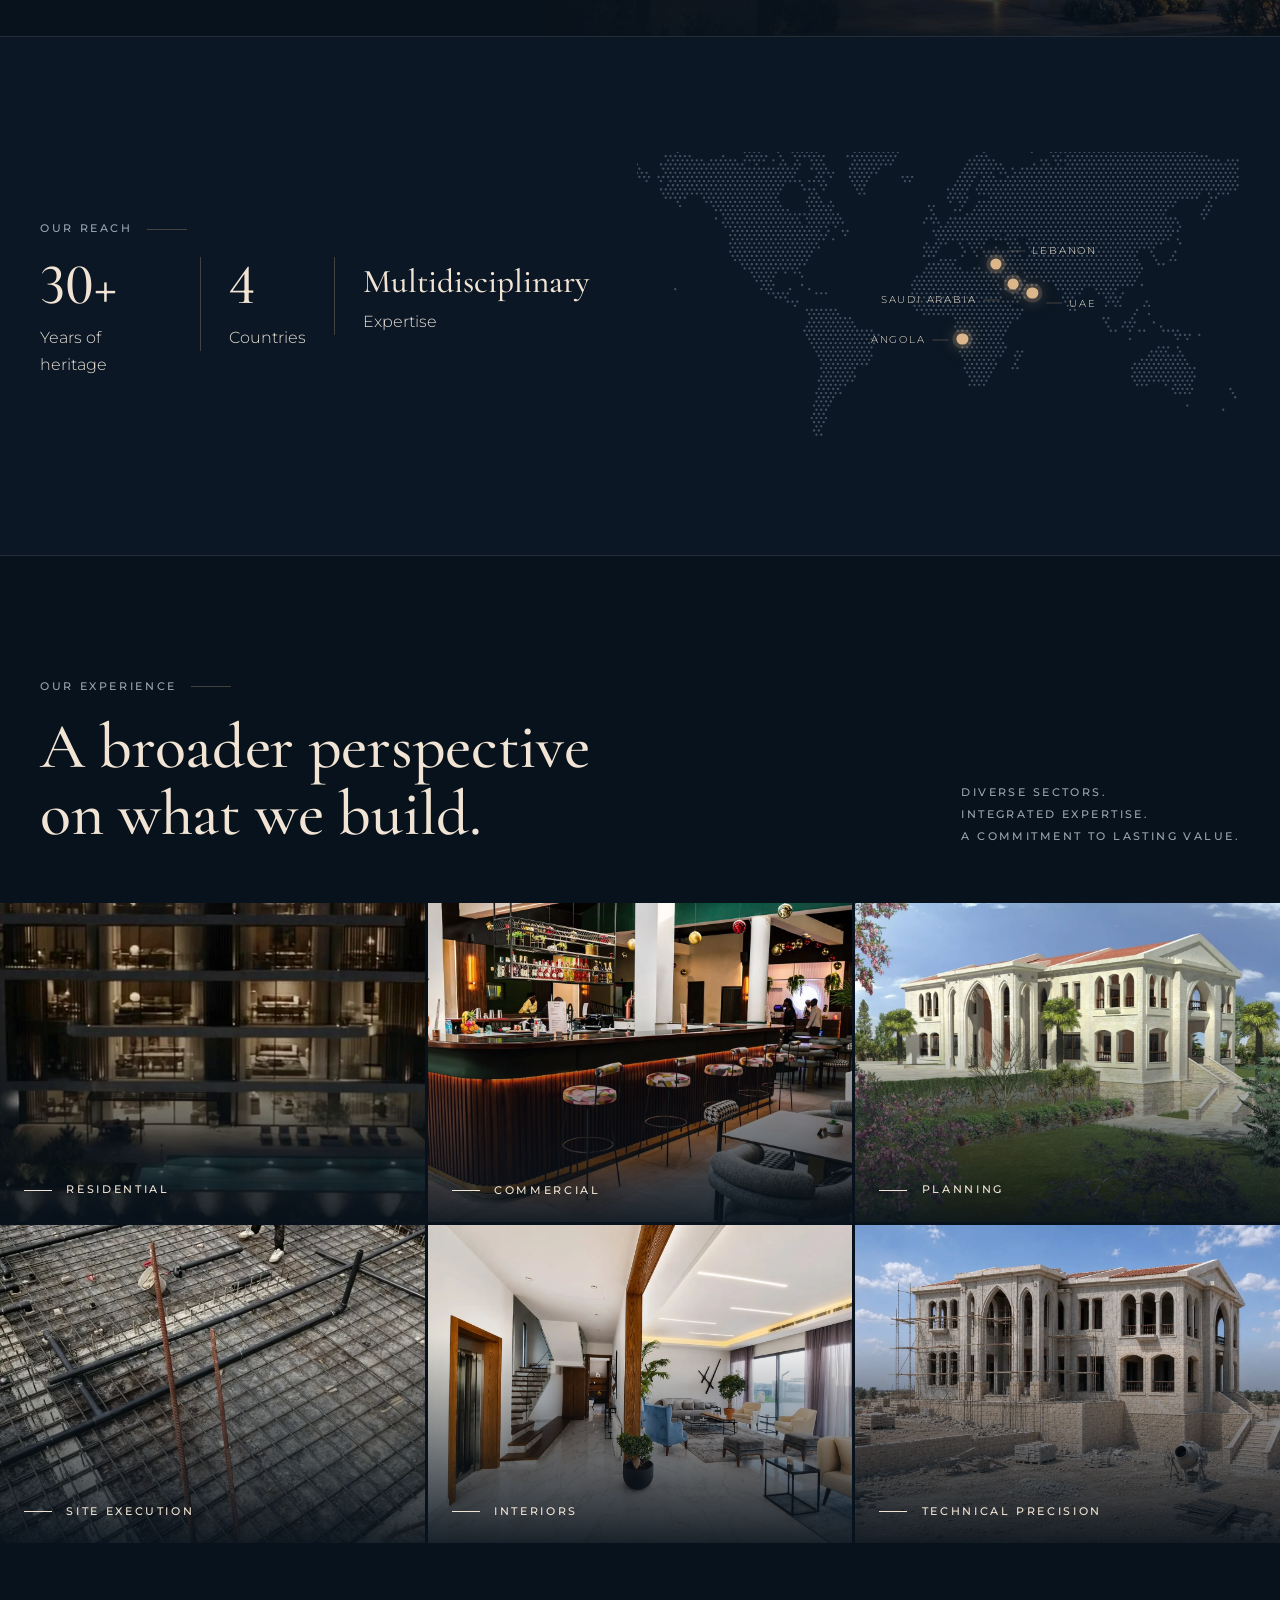
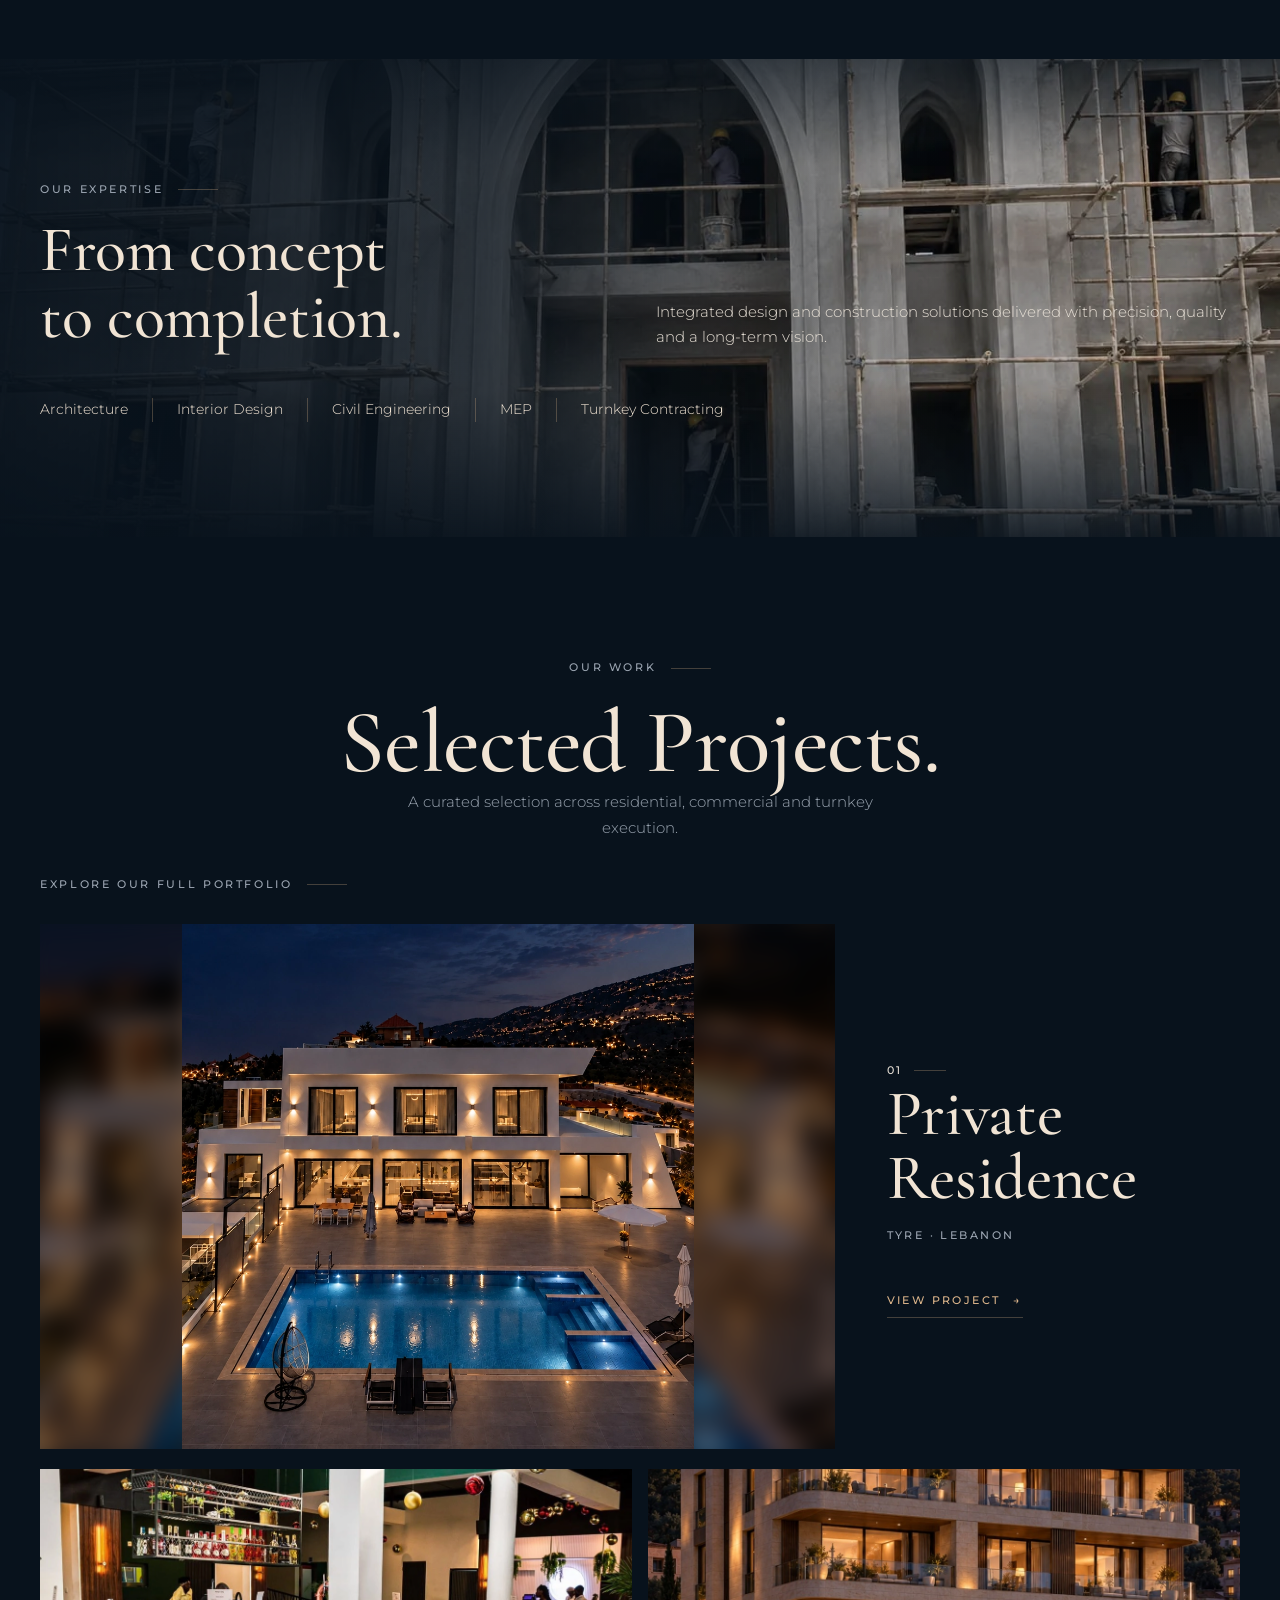
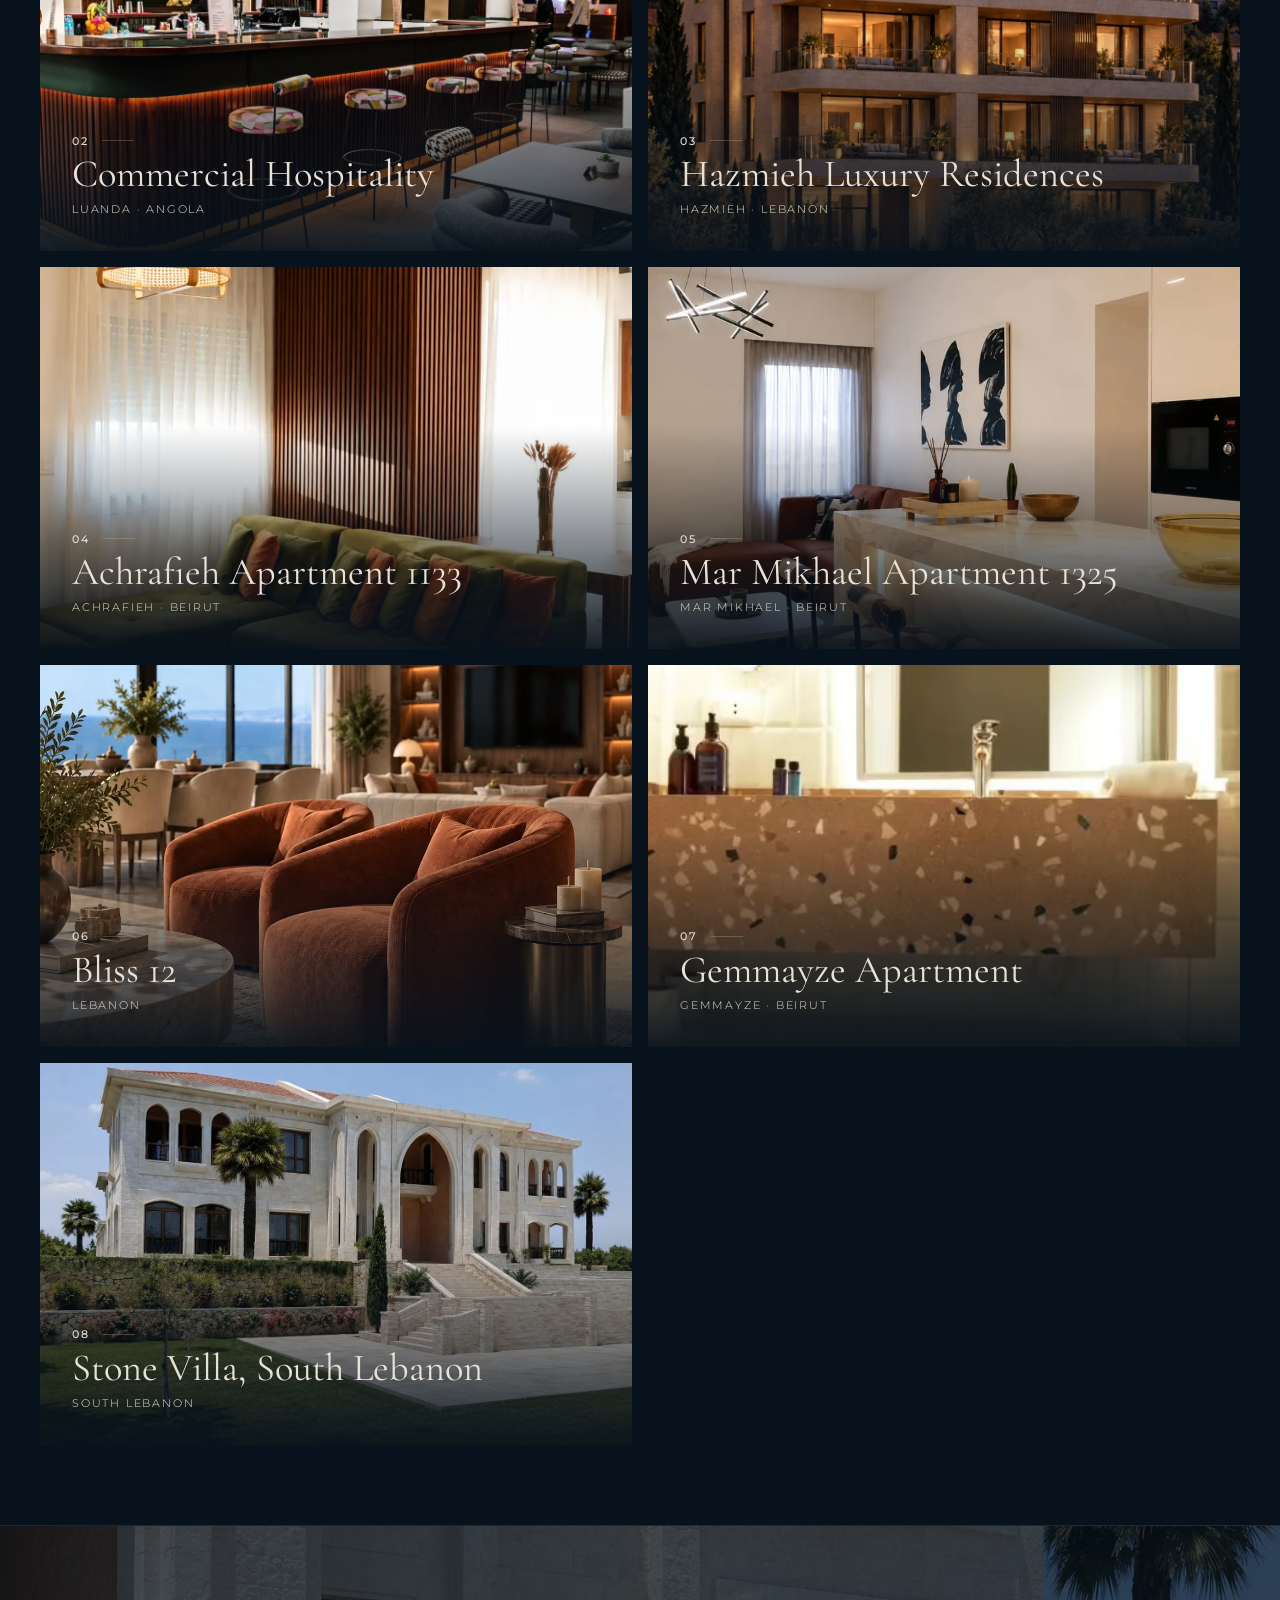
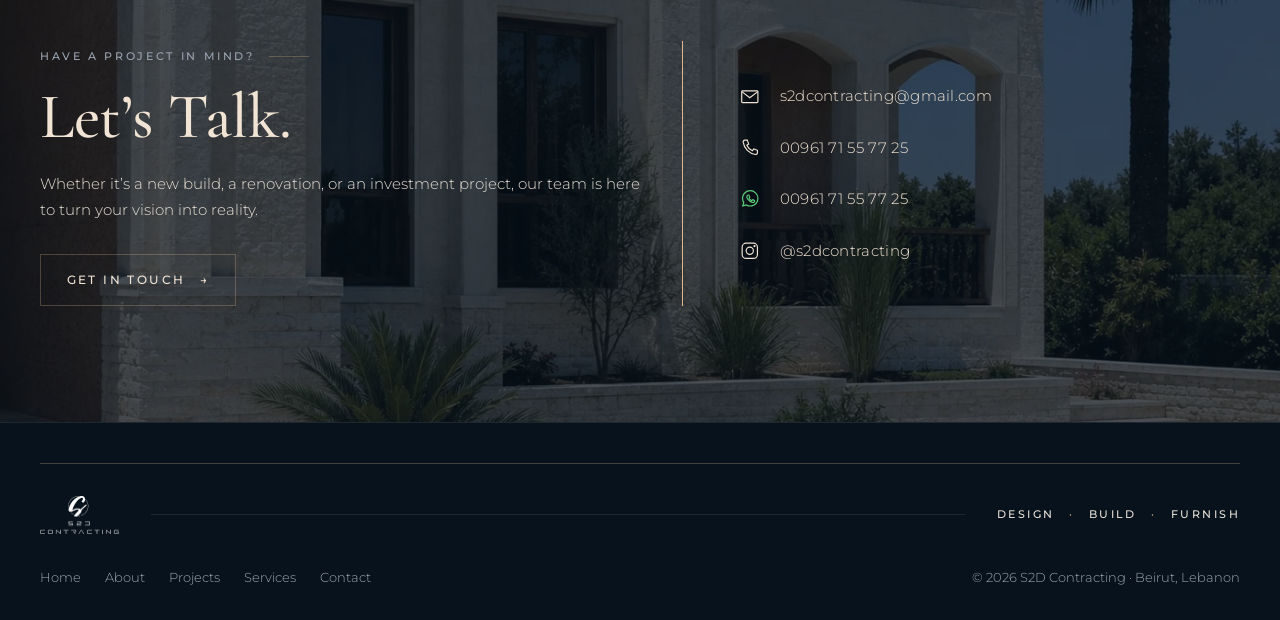
==== commit 9352458f: "Fix mobile contact image and reorganize projects portfolio Co-authored-by: mostafasaadcell-93 <mosta" ====
--- a/index.html
+++ b/index.html
@@ -20,7 +20,7 @@
   <link rel="preconnect" href="https://fonts.googleapis.com">
   <link rel="preconnect" href="https://fonts.gstatic.com" crossorigin>
   <link href="https://fonts.googleapis.com/css2?family=Cormorant+Garamond:wght@400;500;600&amp;family=Montserrat:wght@300;400;500;600&amp;display=swap" rel="stylesheet">
-  <link rel="stylesheet" href="/assets/css/site.css?v=home-scroll-1">
+  <link rel="stylesheet" href="/assets/css/site.css?v=portfolio-order-1">
   <script defer src="/assets/js/images.js?v=hero-photo-1"></script>
   <script defer src="/assets/js/projects-data.js?v=mock1"></script>
   <script defer src="/assets/js/site.js?v=hero-playback2"></script>
@@ -129,26 +129,19 @@
       <p class="copy">A curated selection across residential, commercial and turnkey execution.</p>
     </section>
     <section class="shell client-projects-selection" aria-label="Selected work">
+      <p class="label">Explore our full portfolio</p>
       <article class="client-project-featured">
         <a href="/project.html?project=villa-tyre" class="client-project-featured-image client-villa-true-photo"><img src="/assets/media/client-2026/projects-residence-focus.webp" alt="Luxury private villa with illuminated swimming pool" loading="eager"></a>
         <div class="client-project-featured-text"><p class="num">01</p><h2 class="h-lg">Private<br>Residence</h2><p class="caps">Tyre · Lebanon</p><a class="link-arrow" href="/project.html?project=villa-tyre">View project <span aria-hidden="true">→</span></a></div>
       </article>
       <div class="client-project-card-grid">
         <a class="client-project-card" href="/project.html?project=mundos-food-court"><img src="/assets/media/client-2026/projects-hospitality.webp" alt="Completed commercial hospitality interior"><span class="client-project-card-copy"><span class="num">02</span><strong>Commercial Hospitality</strong><small>Luanda · Angola</small></span></a>
-        <a class="client-project-card" href="/project.html?project=villa-tyre"><img src="/assets/media/client-2026/projects-interior.webp" alt="Contemporary residential interior design"><span class="client-project-card-copy"><span class="num">03</span><strong>Interior Design</strong><small>Residential interiors</small></span></a>
-        <a class="client-project-card" href="/project.html?project=hazmieh-residences"><img src="/assets/media/client-2026/projects-planning.webp" alt="Architectural plans and technical drawings"><span class="client-project-card-copy"><span class="num">04</span><strong>Planning &amp; Technical</strong><small>Design and planning</small></span></a>
-        <a class="client-project-card" href="/project.html?project=villa-tyre"><img src="/assets/media/client-2026/projects-construction.webp" alt="Reinforced concrete slab under construction"><span class="client-project-card-copy"><span class="num">05</span><strong>Site Execution</strong><small>Lebanon</small></span></a>
-      </div>
-      <div class="client-project-all">
-        <p class="label">Explore our full portfolio</p>
-        <div class="client-project-card-grid">
-          <a class="client-project-card" href="/project.html?project=hazmieh-residences"><img src="/assets/media/client-2026/about-building.webp" alt="Hazmieh Luxury Residences, stone facade with lit terraces at dusk" loading="lazy"><span class="client-project-card-copy"><span class="num">06</span><strong>Hazmieh Luxury Residences</strong><small>Hazmieh · Lebanon</small></span></a>
-          <a class="client-project-card" href="/project.html?project=achrafieh-airbnb-1133"><img src="/assets/media/achrafieh-airbnb-1133/01.webp" alt="Living room with rattan pendant and olive sofa" loading="lazy"><span class="client-project-card-copy"><span class="num">07</span><strong>Achrafieh Apartment 1133</strong><small>Achrafieh · Beirut</small></span></a>
-          <a class="client-project-card" href="/project.html?project=mar-mikhael-1325"><img src="/assets/media/mar-mikhael-1325/01.webp" alt="Open living area with marble breakfast bar" loading="lazy"><span class="client-project-card-copy"><span class="num">08</span><strong>Mar Mikhael Apartment 1325</strong><small>Mar Mikhael · Beirut</small></span></a>
-          <a class="client-project-card" href="/project.html?project=bliss-12"><img src="/assets/media/bliss-12/03.webp" alt="3D render: lounge chairs by the window" loading="lazy"><span class="client-project-card-copy"><span class="num">09</span><strong>Bliss 12</strong><small>Lebanon</small></span></a>
-          <a class="client-project-card" href="/project.html?project=gemmayze-airbnb"><img src="/assets/media/gemmayze-airbnb/01-poster.webp" alt="Gemmayze apartment walkthrough video" loading="lazy"><span class="client-project-card-copy"><span class="num">10</span><strong>Gemmayze Apartment</strong><small>Gemmayze · Beirut</small></span></a>
-          <a class="client-project-card" href="/project.html?project=villa-south-lebanon"><img src="/assets/media/villa-south-lebanon/01.webp" alt="Stone villa in South Lebanon with arched facade and lawn" loading="lazy"><span class="client-project-card-copy"><span class="num">11</span><strong>Stone Villa, South Lebanon</strong><small>South Lebanon</small></span></a>
-        </div>
+        <a class="client-project-card" href="/project.html?project=hazmieh-residences"><img src="/assets/media/client-2026/about-building.webp" alt="Hazmieh Luxury Residences, stone facade with lit terraces at dusk" loading="lazy"><span class="client-project-card-copy"><span class="num">03</span><strong>Hazmieh Luxury Residences</strong><small>Hazmieh · Lebanon</small></span></a>
+        <a class="client-project-card" href="/project.html?project=achrafieh-airbnb-1133"><img src="/assets/media/achrafieh-airbnb-1133/01.webp" alt="Living room with rattan pendant and olive sofa" loading="lazy"><span class="client-project-card-copy"><span class="num">04</span><strong>Achrafieh Apartment 1133</strong><small>Achrafieh · Beirut</small></span></a>
+        <a class="client-project-card" href="/project.html?project=mar-mikhael-1325"><img src="/assets/media/mar-mikhael-1325/01.webp" alt="Open living area with marble breakfast bar" loading="lazy"><span class="client-project-card-copy"><span class="num">05</span><strong>Mar Mikhael Apartment 1325</strong><small>Mar Mikhael · Beirut</small></span></a>
+        <a class="client-project-card" href="/project.html?project=bliss-12"><img src="/assets/media/bliss-12/03.webp" alt="3D render: lounge chairs by the window" loading="lazy"><span class="client-project-card-copy"><span class="num">06</span><strong>Bliss 12</strong><small>Lebanon</small></span></a>
+        <a class="client-project-card" href="/project.html?project=gemmayze-airbnb"><img src="/assets/media/gemmayze-airbnb/01-poster.webp" alt="Gemmayze apartment walkthrough video" loading="lazy"><span class="client-project-card-copy"><span class="num">07</span><strong>Gemmayze Apartment</strong><small>Gemmayze · Beirut</small></span></a>
+        <a class="client-project-card" href="/project.html?project=villa-south-lebanon"><img src="/assets/media/villa-south-lebanon/01.webp" alt="Stone villa in South Lebanon with arched facade and lawn" loading="lazy"><span class="client-project-card-copy"><span class="num">08</span><strong>Stone Villa, South Lebanon</strong><small>South Lebanon</small></span></a>
       </div>
     </section>
 
--- a/assets/css/site.css
+++ b/assets/css/site.css
@@ -1060,10 +1060,16 @@
 .client-contact-columns{display:grid;grid-template-columns:minmax(0,1fr) minmax(0,1.2fr);gap:clamp(2rem,5vw,5rem);align-items:start}
 .client-contact-form-side .copy{max-width:400px;margin:0 0 1.8rem}.client-contact-form{padding:0;border:0;background:none}.client-contact-form .btn{width:100%;justify-content:center}.client-contact-form .field input,.client-contact-form .field select,.client-contact-form .field textarea{border:1px solid var(--line);padding:.8rem 1rem;background:rgba(255,255,255,.015)}
 .client-contact-photo-side img{display:block;width:100%;height:clamp(290px,33vw,540px);object-fit:cover}.client-contact-details{padding-top:2rem}.client-contact-details>div{display:grid;grid-template-columns:1fr 1.1fr;gap:1rem;border-bottom:1px solid var(--line);padding:.85rem 0}.client-contact-details>div a{overflow-wrap:anywhere}.client-contact-final{min-height:480px;display:flex;align-items:center;background:linear-gradient(90deg,rgba(8,18,28,.96),rgba(8,18,28,.5) 53%,rgba(8,18,28,.1)),url('/assets/media/client-2026/contact-green.webp') center/cover}.client-contact-final-inner{width:100%;padding-block:5rem}.client-contact-final-inner .copy{max-width:365px;margin-bottom:2rem}
-.client-projects-intro{text-align:center;padding-top:calc(var(--header-h) + 5rem);padding-bottom:4rem}.client-projects-intro h1{margin:1rem 0}.client-projects-intro .copy{max-width:520px;margin:auto}.client-projects-selection{padding-bottom:5rem}.client-project-featured{display:grid;grid-template-columns:minmax(0,1.8fr) minmax(230px,.8fr);gap:clamp(1.5rem,4vw,4rem);align-items:center}.client-project-featured-image img{display:block;width:100%;height:clamp(310px,41vw,570px);object-fit:cover}.client-project-featured-text .caps{margin:1rem 0 2.5rem;color:var(--muted)}.client-project-featured-text h2{line-height:1}.client-project-card-grid{display:grid;grid-template-columns:repeat(2,minmax(0,1fr));gap:1rem;margin-top:1.25rem}.client-project-card{position:relative;display:flex;align-items:end;overflow:hidden;min-height:320px;aspect-ratio:1.55}.client-project-card:after{content:"";position:absolute;inset:0;background:linear-gradient(0deg,rgba(8,18,28,.94),transparent 58%);pointer-events:none}.client-project-card img{position:absolute;width:100%;height:100%;object-fit:cover;transition:transform .6s ease}.client-project-card:hover img{transform:scale(1.04)}.client-project-card-copy{z-index:1;position:relative;display:flex;flex-direction:column;gap:.25rem;padding:2rem}.client-project-card-copy strong{font:400 clamp(1.8rem,3vw,2.7rem)/1.08 var(--display)}.client-project-card-copy small{font-size:.7rem;letter-spacing:.16em;text-transform:uppercase}.client-project-all{border-top:1px solid var(--line);margin-top:3rem;padding-top:2rem}.client-project-all>div{display:flex;flex-wrap:wrap;gap:.9rem 1.5rem}.client-project-all a{font-size:.85rem;color:var(--text);text-decoration:underline;text-underline-offset:5px}
+.client-projects-intro{text-align:center;padding-top:calc(var(--header-h) + 5rem);padding-bottom:1.75rem}.client-projects-intro h1{margin:1rem 0}.client-projects-intro .copy{max-width:520px;margin:auto}.client-projects-selection{padding-bottom:5rem}.client-project-featured{display:grid;grid-template-columns:minmax(0,1.8fr) minmax(230px,.8fr);gap:clamp(1.5rem,4vw,4rem);align-items:center}.client-project-featured-image img{display:block;width:100%;height:clamp(310px,41vw,570px);object-fit:cover}.client-project-featured-text .caps{margin:1rem 0 2.5rem;color:var(--muted)}.client-project-featured-text h2{line-height:1}.client-project-card-grid{display:grid;grid-template-columns:repeat(2,minmax(0,1fr));gap:1rem;margin-top:1.25rem}.client-project-card{position:relative;display:flex;align-items:end;overflow:hidden;min-height:320px;aspect-ratio:1.55}.client-project-card:after{content:"";position:absolute;inset:0;background:linear-gradient(0deg,rgba(8,18,28,.94),transparent 58%);pointer-events:none}.client-project-card img{position:absolute;width:100%;height:100%;object-fit:cover;transition:transform .6s ease}.client-project-card:hover img{transform:scale(1.04)}.client-project-card-copy{z-index:1;position:relative;display:flex;flex-direction:column;gap:.25rem;padding:2rem}.client-project-card-copy strong{font:400 clamp(1.8rem,3vw,2.7rem)/1.08 var(--display)}.client-project-card-copy small{font-size:.7rem;letter-spacing:.16em;text-transform:uppercase}.client-project-all{border-top:1px solid var(--line);margin-top:3rem;padding-top:2rem}.client-project-all>div{display:flex;flex-wrap:wrap;gap:.9rem 1.5rem}.client-project-all a{font-size:.85rem;color:var(--text);text-decoration:underline;text-underline-offset:5px}
 .client-project-all .client-project-card-grid{display:grid;width:100%;gap:1rem}
 .client-project-all .client-project-card{color:inherit;font-size:inherit;text-decoration:none}
+.client-projects-selection > .label { margin-bottom: 2rem; }
 @media(max-width:760px){.client-contact-hero{min-height:530px;max-height:none;height:75svh;align-items:end}.client-contact-hero-photo{inset:0}.client-contact-hero:after{background:linear-gradient(0deg,rgba(8,18,28,.98),rgba(8,18,28,.45) 65%,rgba(8,18,28,.15))}.client-contact-hero-inner{padding-bottom:3rem}.client-contact-hero h1{font-size:clamp(3rem,11vw,4.7rem)}.client-contact-columns{grid-template-columns:1fr}.client-contact-photo-side{order:-1}.client-contact-photo-side img{height:350px}.client-contact-final{min-height:430px}.client-project-featured{grid-template-columns:1fr}.client-project-featured-image img{height:320px}.client-project-card-grid{grid-template-columns:1fr}.client-project-card{min-height:280px}}
+@media (max-width: 759px) {
+  .client-contact-photo-side { order: 0; }
+  .client-contact-photo-side img { display: none; }
+  .client-contact-photo-side .client-contact-details { padding-top: 0; }
+}
 
 
 /* October visual corrections: preserve original photo proportions, keep hero copy in grid */
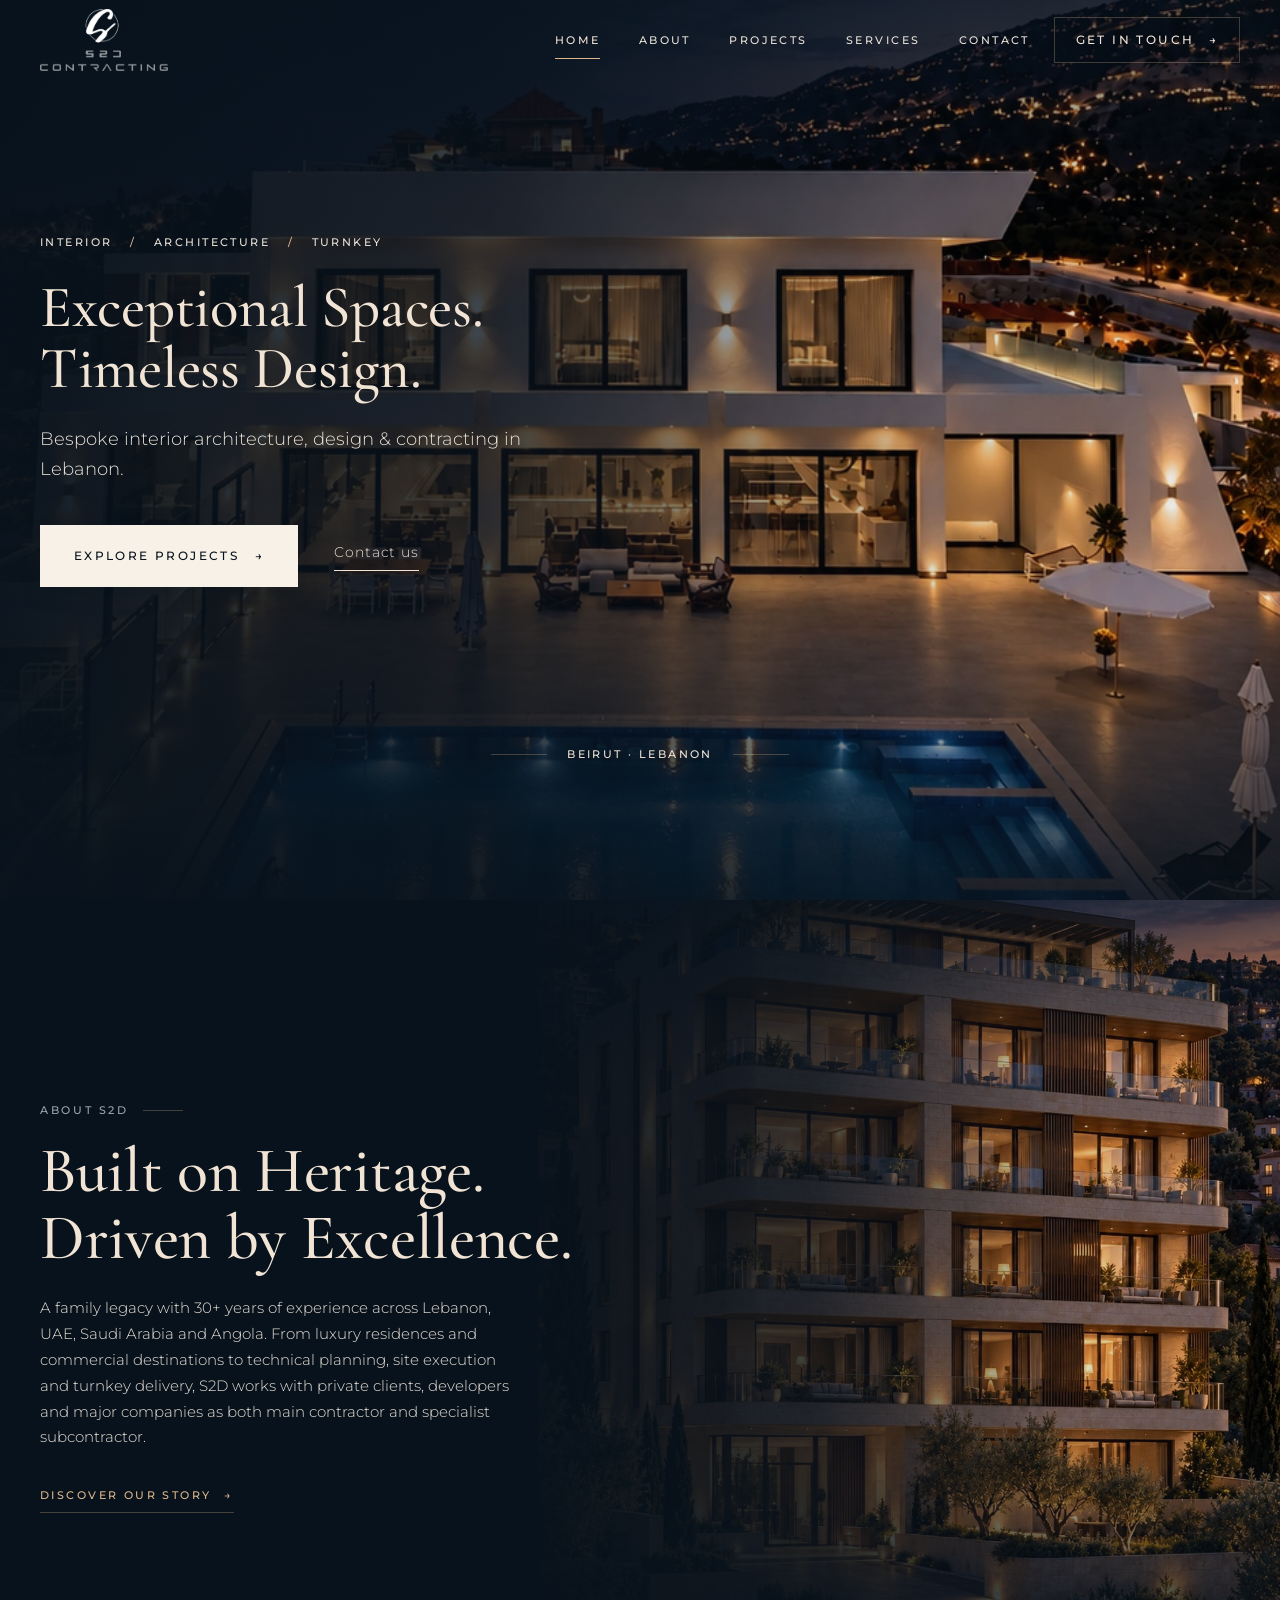
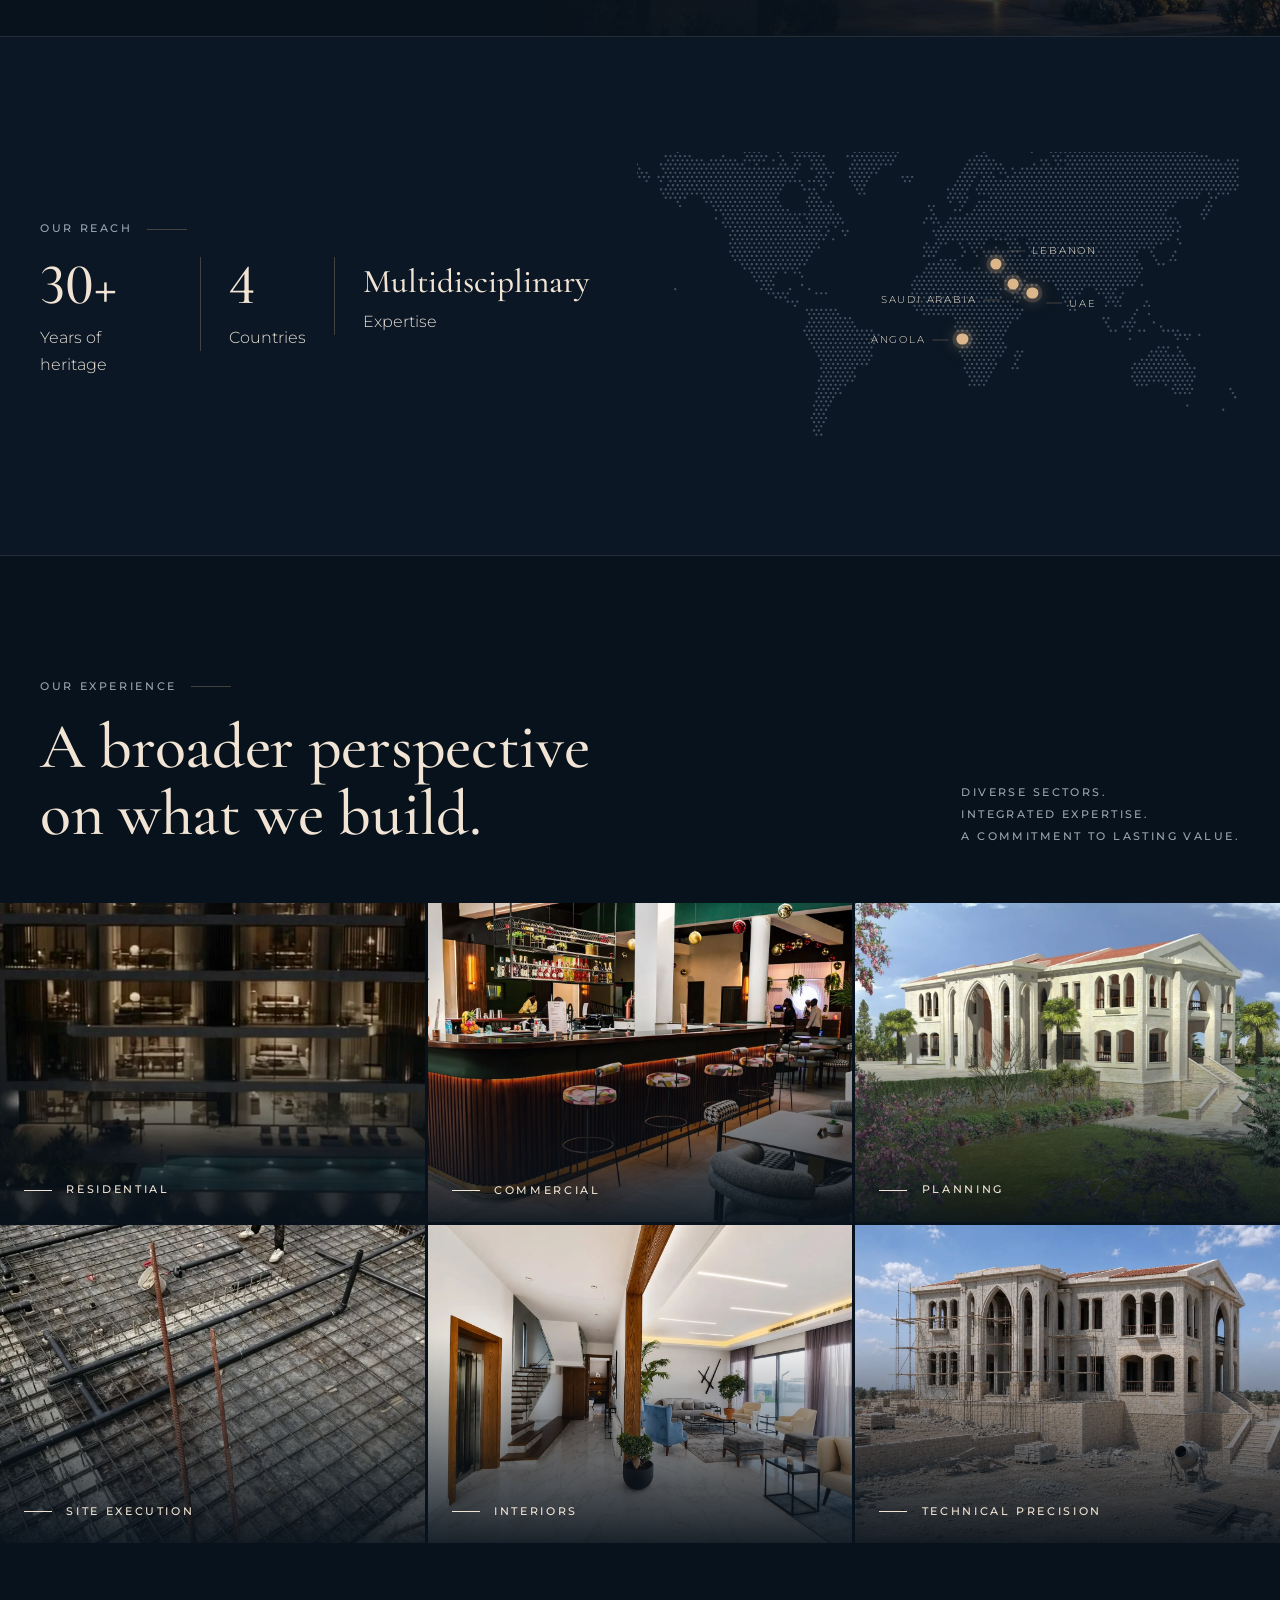
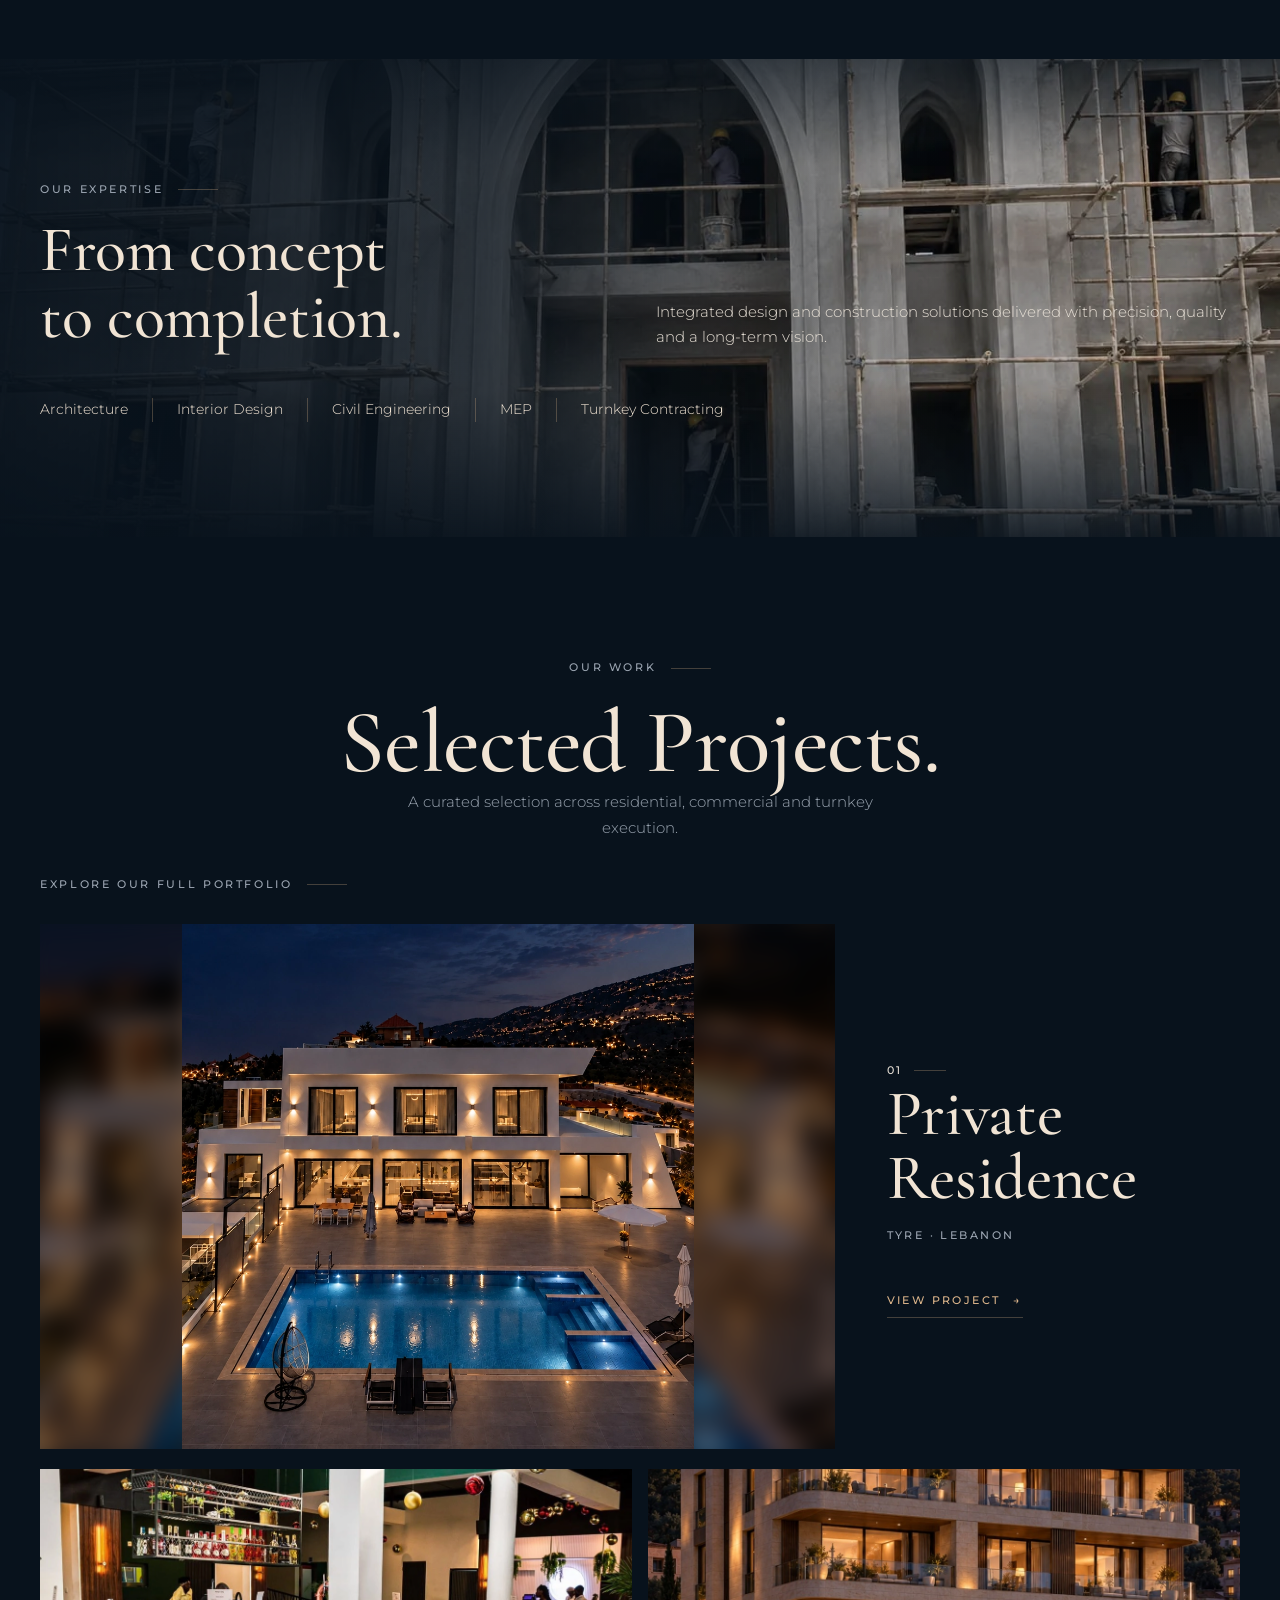
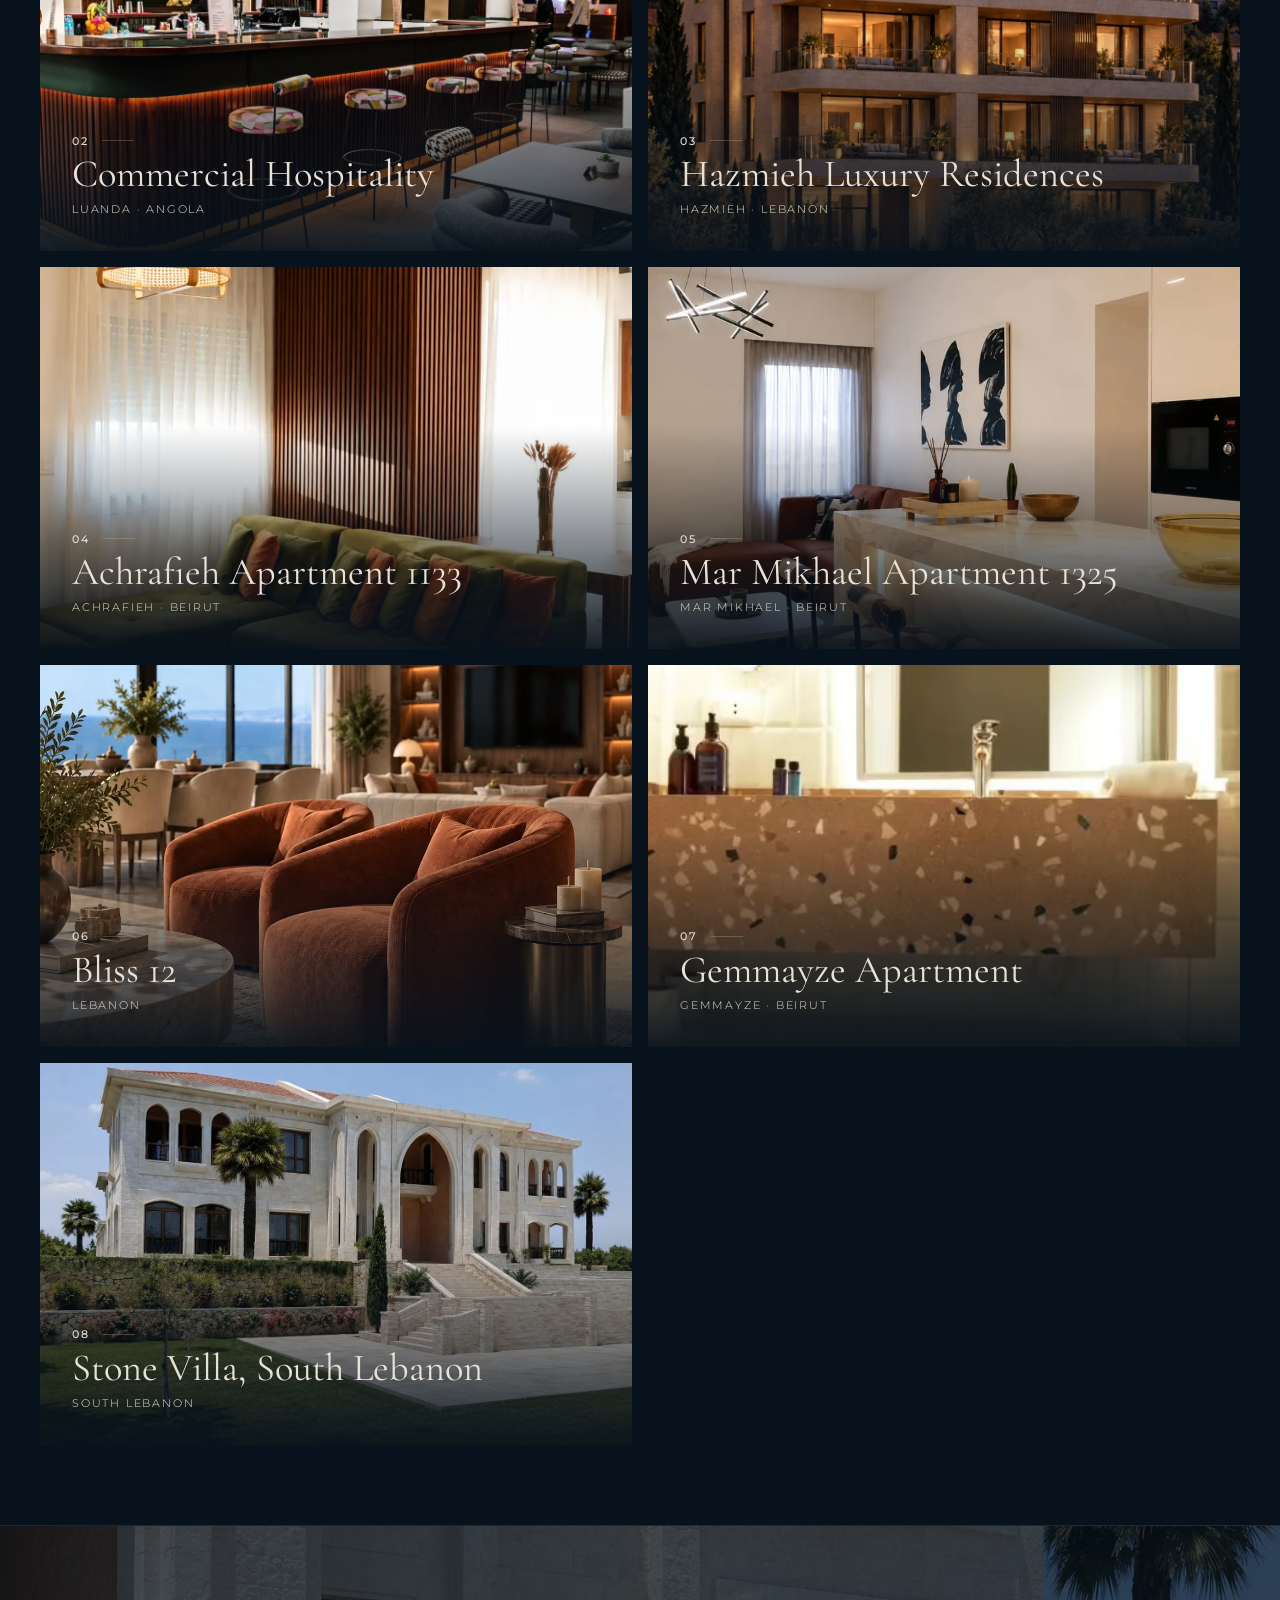
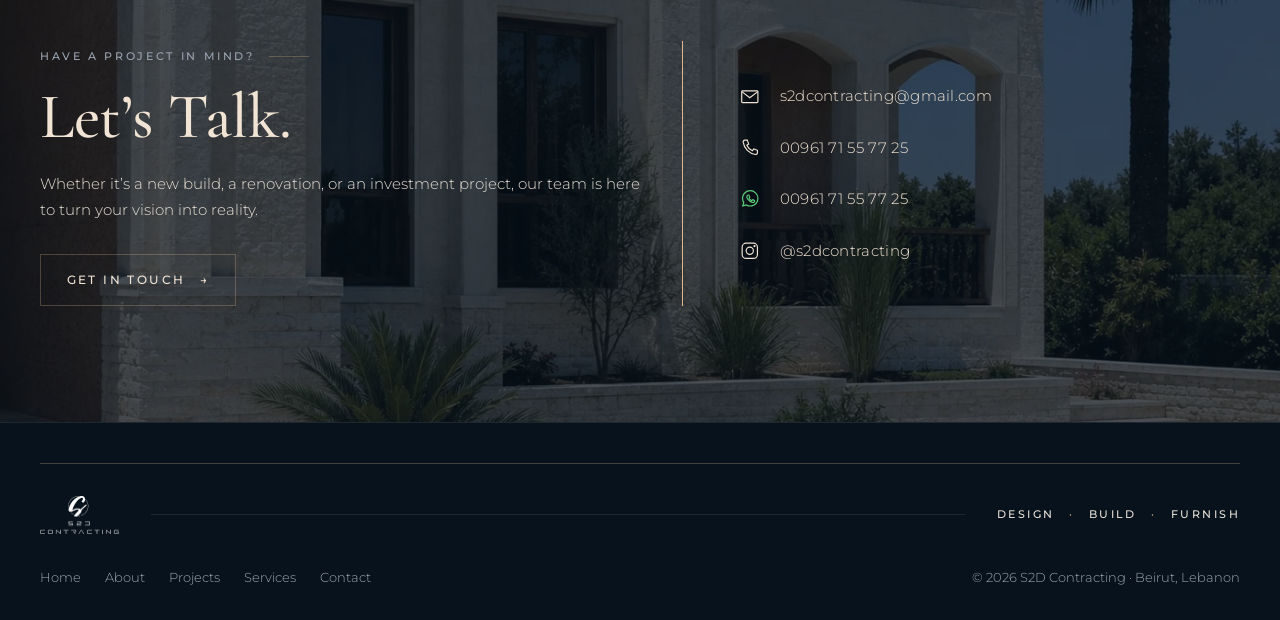
==== commit 8d729280: "Make the homepage Explore Projects button easier to see Co-authored-by: mostafasaadcell-93 <mostafas" ====
--- a/index.html
+++ b/index.html
@@ -20,7 +20,7 @@
   <link rel="preconnect" href="https://fonts.googleapis.com">
   <link rel="preconnect" href="https://fonts.gstatic.com" crossorigin>
   <link href="https://fonts.googleapis.com/css2?family=Cormorant+Garamond:wght@400;500;600&amp;family=Montserrat:wght@300;400;500;600&amp;display=swap" rel="stylesheet">
-  <link rel="stylesheet" href="/assets/css/site.css?v=portfolio-order-1">
+  <link rel="stylesheet" href="/assets/css/site.css?v=explore-btn-1">
   <script defer src="/assets/js/images.js?v=hero-photo-1"></script>
   <script defer src="/assets/js/projects-data.js?v=mock1"></script>
   <script defer src="/assets/js/site.js?v=hero-playback2"></script>
--- a/assets/css/site.css
+++ b/assets/css/site.css
@@ -510,6 +510,33 @@
   .hero.has-pillars .hero-place::before,
   .hero.has-pillars .hero-place::after { width: 2.1rem; }
   .hero.has-pillars + .pillars { margin-top: 0; }
+}
+
+/* Homepage Explore Projects: a slightly larger ivory button, same place and link. */
+.hero.has-pillars .hero-actions .btn-cream {
+  min-height: 3.9rem;
+  padding: 1.05rem 2.05rem;
+  gap: 1rem;
+  background: #f7f1e8;
+  color: #08121c;
+  box-shadow: 0 8px 22px rgba(8, 18, 28, 0.14);
+  transition: background 0.35s var(--ease), transform 0.35s var(--ease), box-shadow 0.35s var(--ease);
+}
+.hero.has-pillars .hero-actions .btn-cream:hover {
+  background: #fffdf9;
+  color: #08121c;
+  transform: translateY(-2px);
+  box-shadow: 0 14px 28px rgba(8, 18, 28, 0.22);
+}
+@media (max-width: 719px) {
+  .hero.has-pillars .hero-actions .btn-cream {
+    min-height: 2.55rem;
+    padding: 0.55rem 1.05rem;
+    gap: 0.55rem;
+    font-size: 0.68rem;
+    letter-spacing: 0.14em;
+    box-shadow: 0 6px 16px rgba(8, 18, 28, 0.16);
+  }
 }
 
 /* ---------- Let's Talk ---------- */
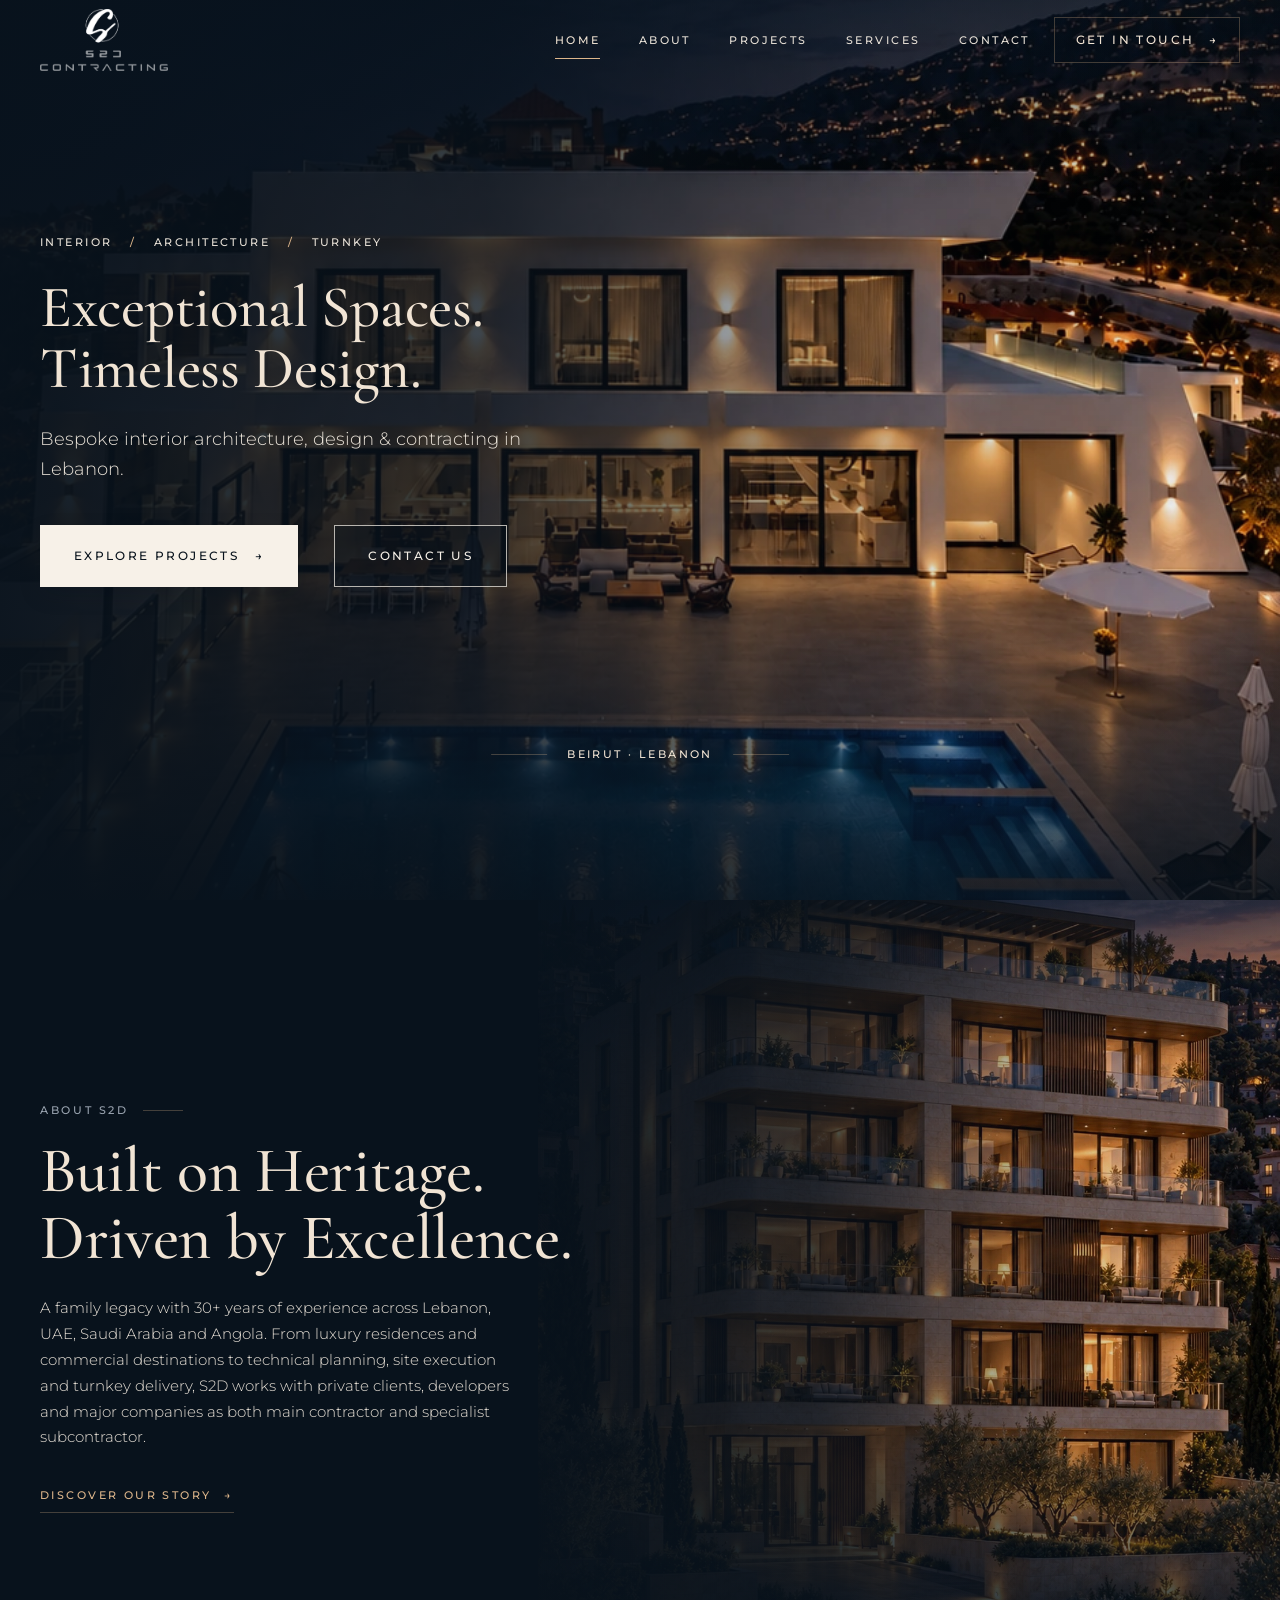
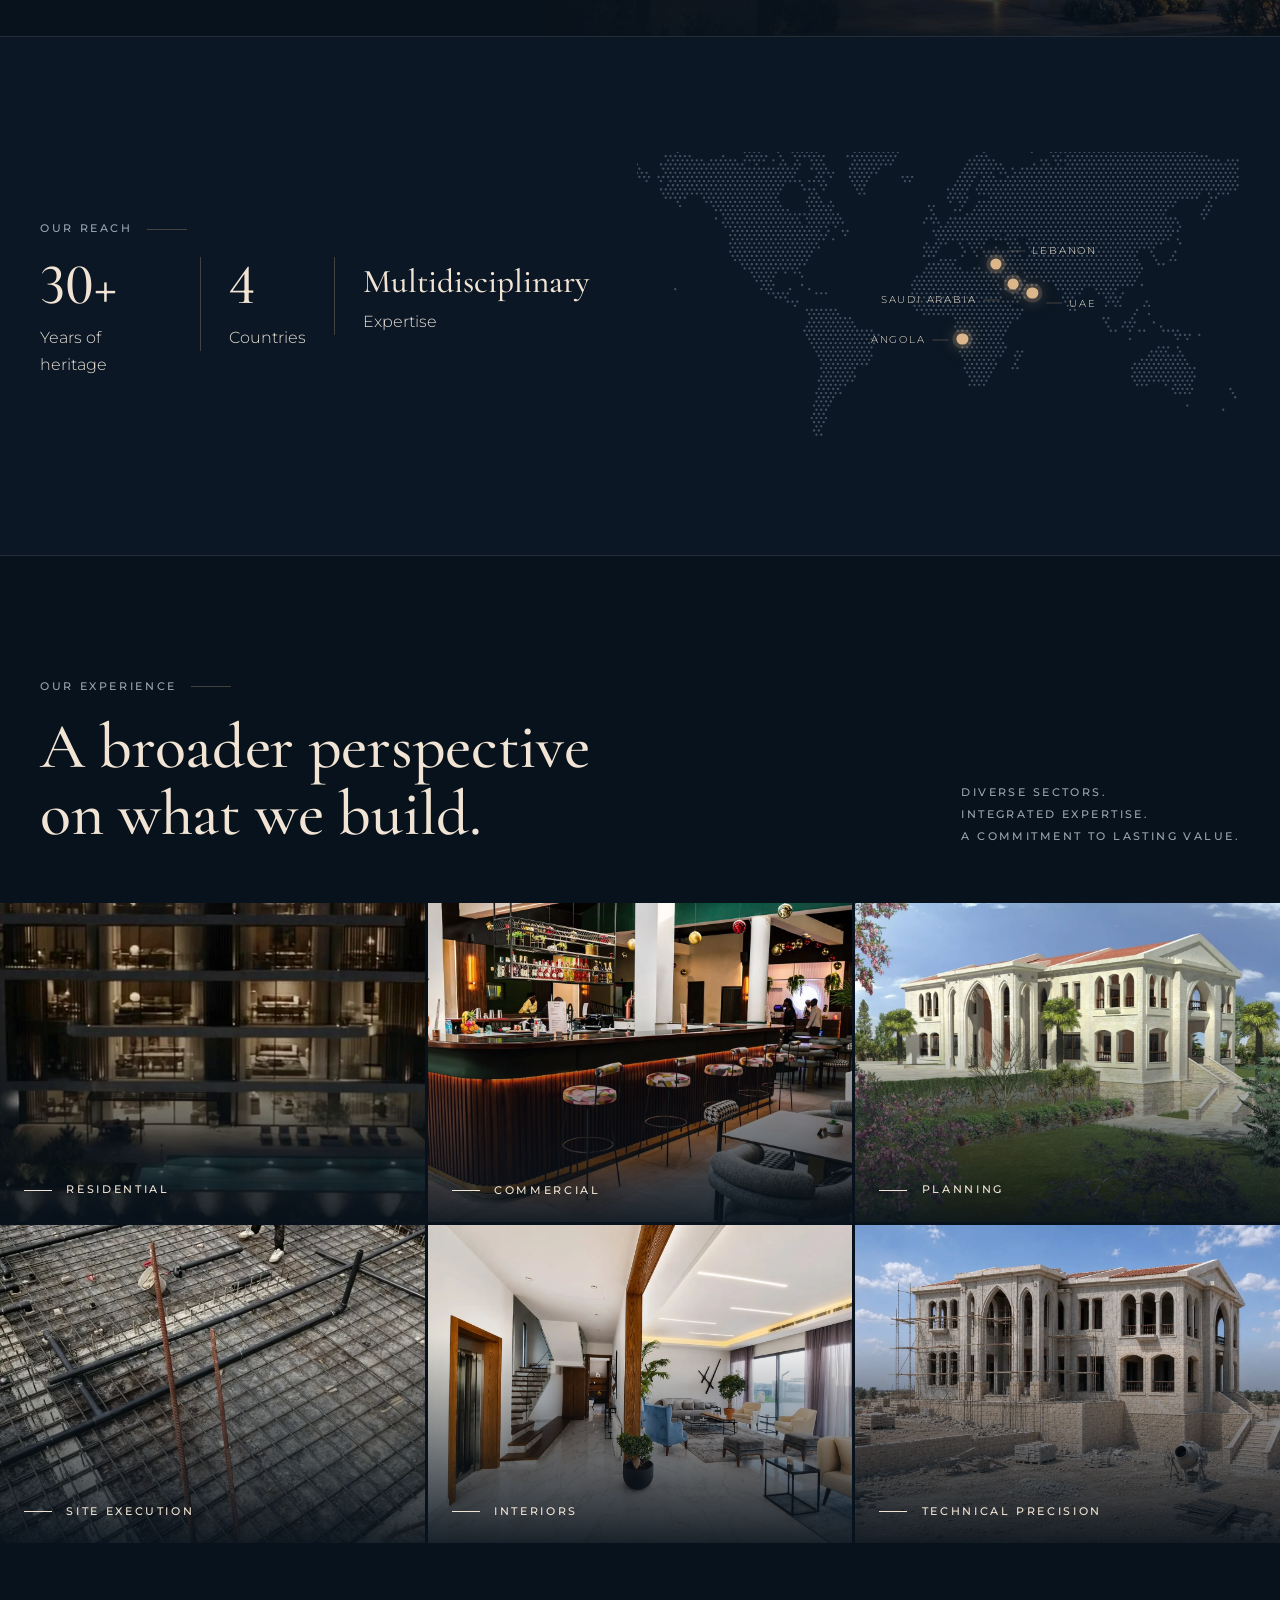
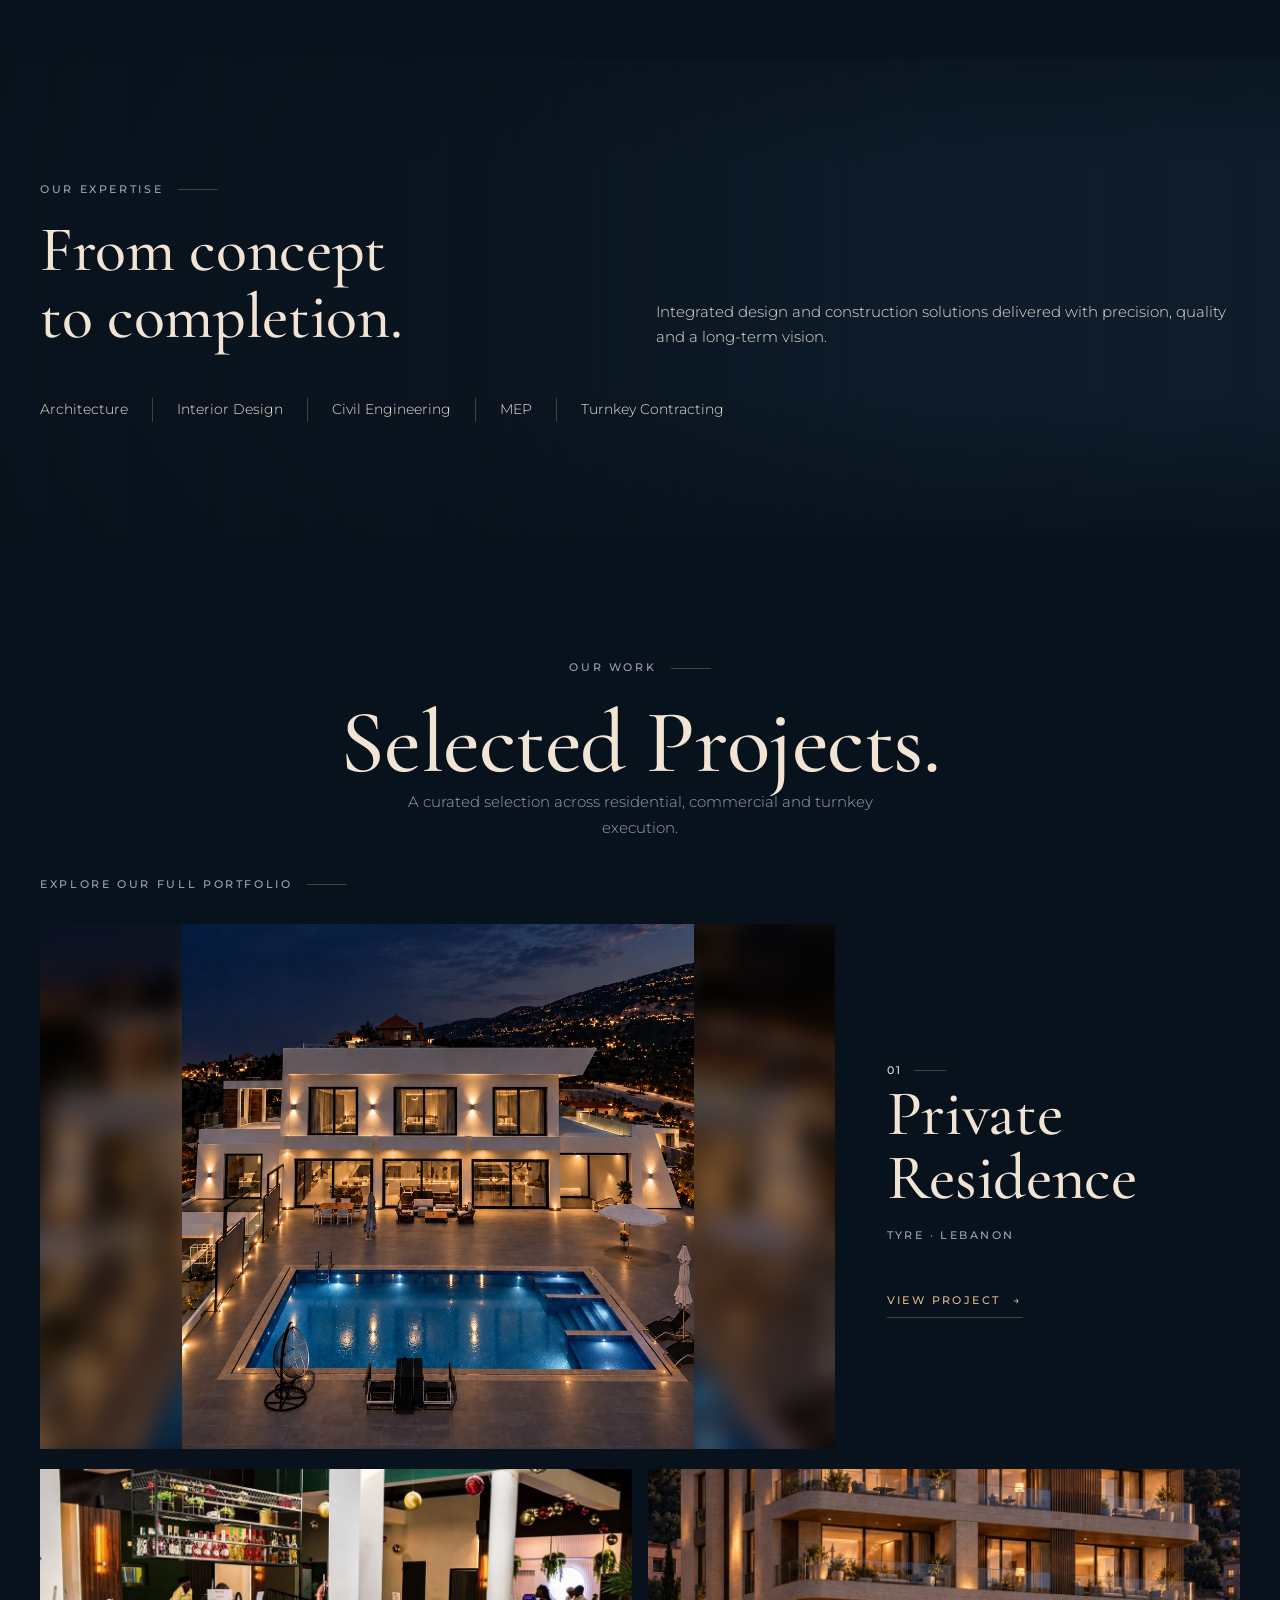
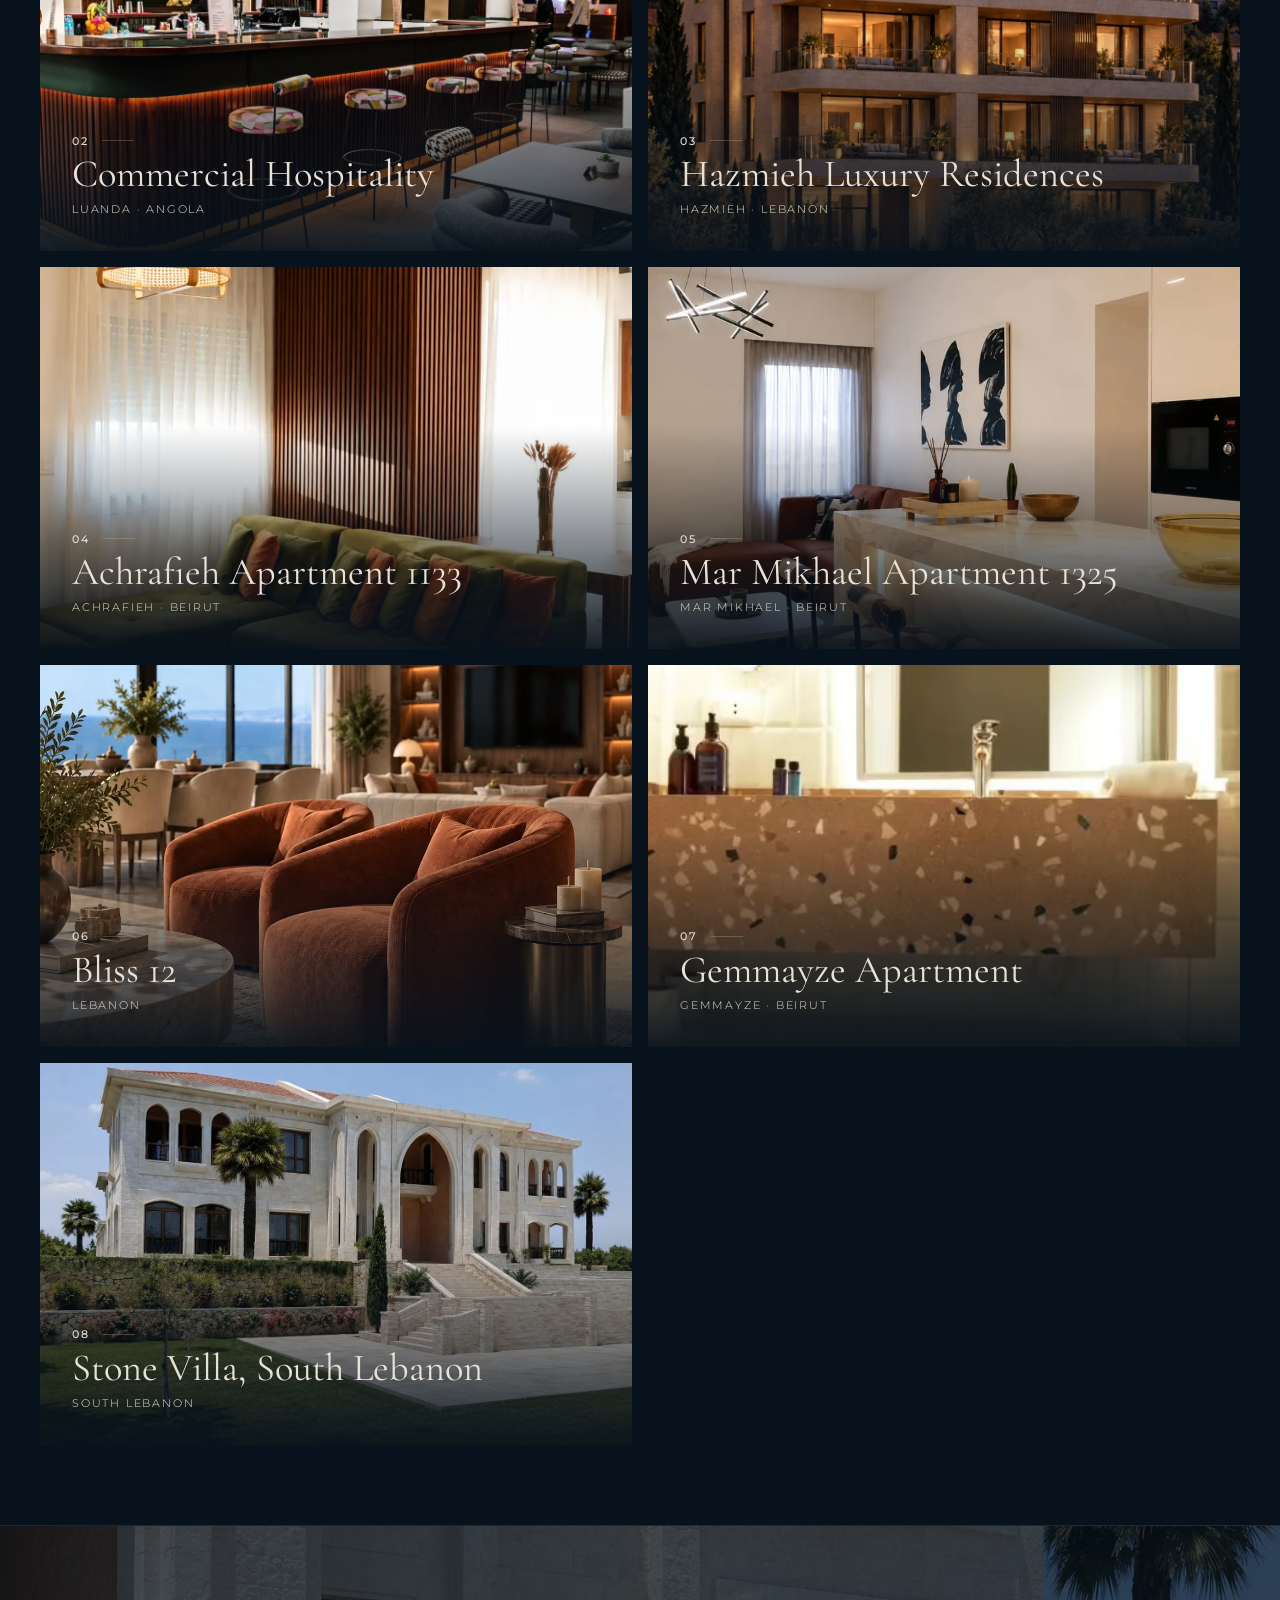
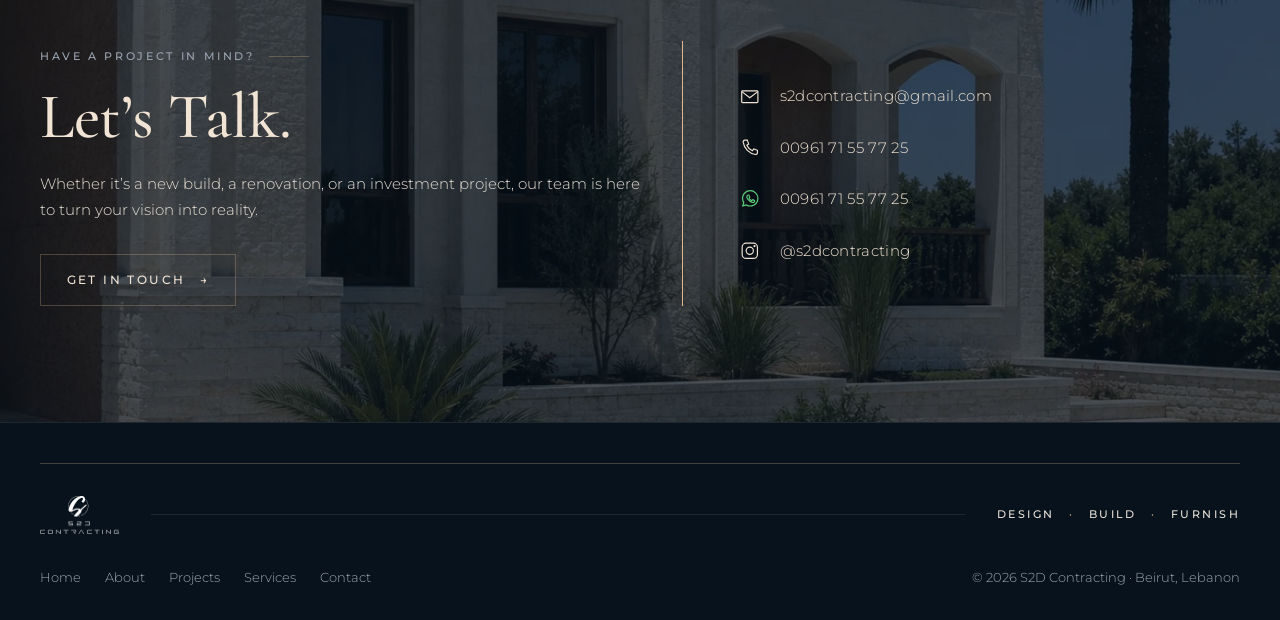
==== commit 767374f6: "Improve homepage hero CTA buttons Co-authored-by: mostafasaadcell-93 <mostafasaadcell-93@users.norep" ====
--- a/index.html
+++ b/index.html
@@ -20,7 +20,7 @@
   <link rel="preconnect" href="https://fonts.googleapis.com">
   <link rel="preconnect" href="https://fonts.gstatic.com" crossorigin>
   <link href="https://fonts.googleapis.com/css2?family=Cormorant+Garamond:wght@400;500;600&amp;family=Montserrat:wght@300;400;500;600&amp;display=swap" rel="stylesheet">
-  <link rel="stylesheet" href="/assets/css/site.css?v=explore-btn-1">
+  <link rel="stylesheet" href="/assets/css/site.css?v=hero-cta-1">
   <script defer src="/assets/js/images.js?v=hero-photo-1"></script>
   <script defer src="/assets/js/projects-data.js?v=mock1"></script>
   <script defer src="/assets/js/site.js?v=hero-playback2"></script>
@@ -53,7 +53,7 @@
         <p class="lead"><span class="lead-break">Bespoke interior architecture,</span> design &amp; contracting in Lebanon.</p>
         <div class="hero-actions">
           <a class="btn btn-cream" href="#projects">Explore projects <span class="arrow" aria-hidden="true">→</span></a>
-          <a class="link-underline" href="/contact.html">Contact us</a>
+          <a class="btn btn-hero-ghost" href="/contact.html">Contact us</a>
         </div>
       </div>
       <p class="hero-place caps">Beirut · Lebanon</p>
--- a/assets/css/site.css
+++ b/assets/css/site.css
@@ -528,6 +528,21 @@
   transform: translateY(-2px);
   box-shadow: 0 14px 28px rgba(8, 18, 28, 0.22);
 }
+.hero.has-pillars .hero-actions .btn-hero-ghost {
+  min-height: 3.9rem;
+  padding: 1.05rem 2.05rem;
+  background: rgba(8, 18, 28, 0.42);
+  color: #f7f1e8;
+  border: 1px solid rgba(247, 241, 232, 0.72);
+  transition: background 0.35s var(--ease), color 0.35s var(--ease), border-color 0.35s var(--ease), transform 0.35s var(--ease), box-shadow 0.35s var(--ease);
+}
+.hero.has-pillars .hero-actions .btn-hero-ghost:hover {
+  background: rgba(8, 18, 28, 0.72);
+  color: #fff;
+  border-color: #fff;
+  transform: translateY(-2px);
+  box-shadow: 0 14px 28px rgba(8, 18, 28, 0.22);
+}
 @media (max-width: 719px) {
   .hero.has-pillars .hero-actions .btn-cream {
     min-height: 2.55rem;
@@ -536,6 +551,14 @@
     font-size: 0.68rem;
     letter-spacing: 0.14em;
     box-shadow: 0 6px 16px rgba(8, 18, 28, 0.16);
+  }
+  .hero.has-pillars .hero-actions .btn-hero-ghost {
+    min-height: 2.55rem;
+    min-width: 12.2rem;
+    padding: 0.55rem 1.05rem;
+    font-size: 0.68rem;
+    letter-spacing: 0.14em;
+    justify-content: center;
   }
 }
 
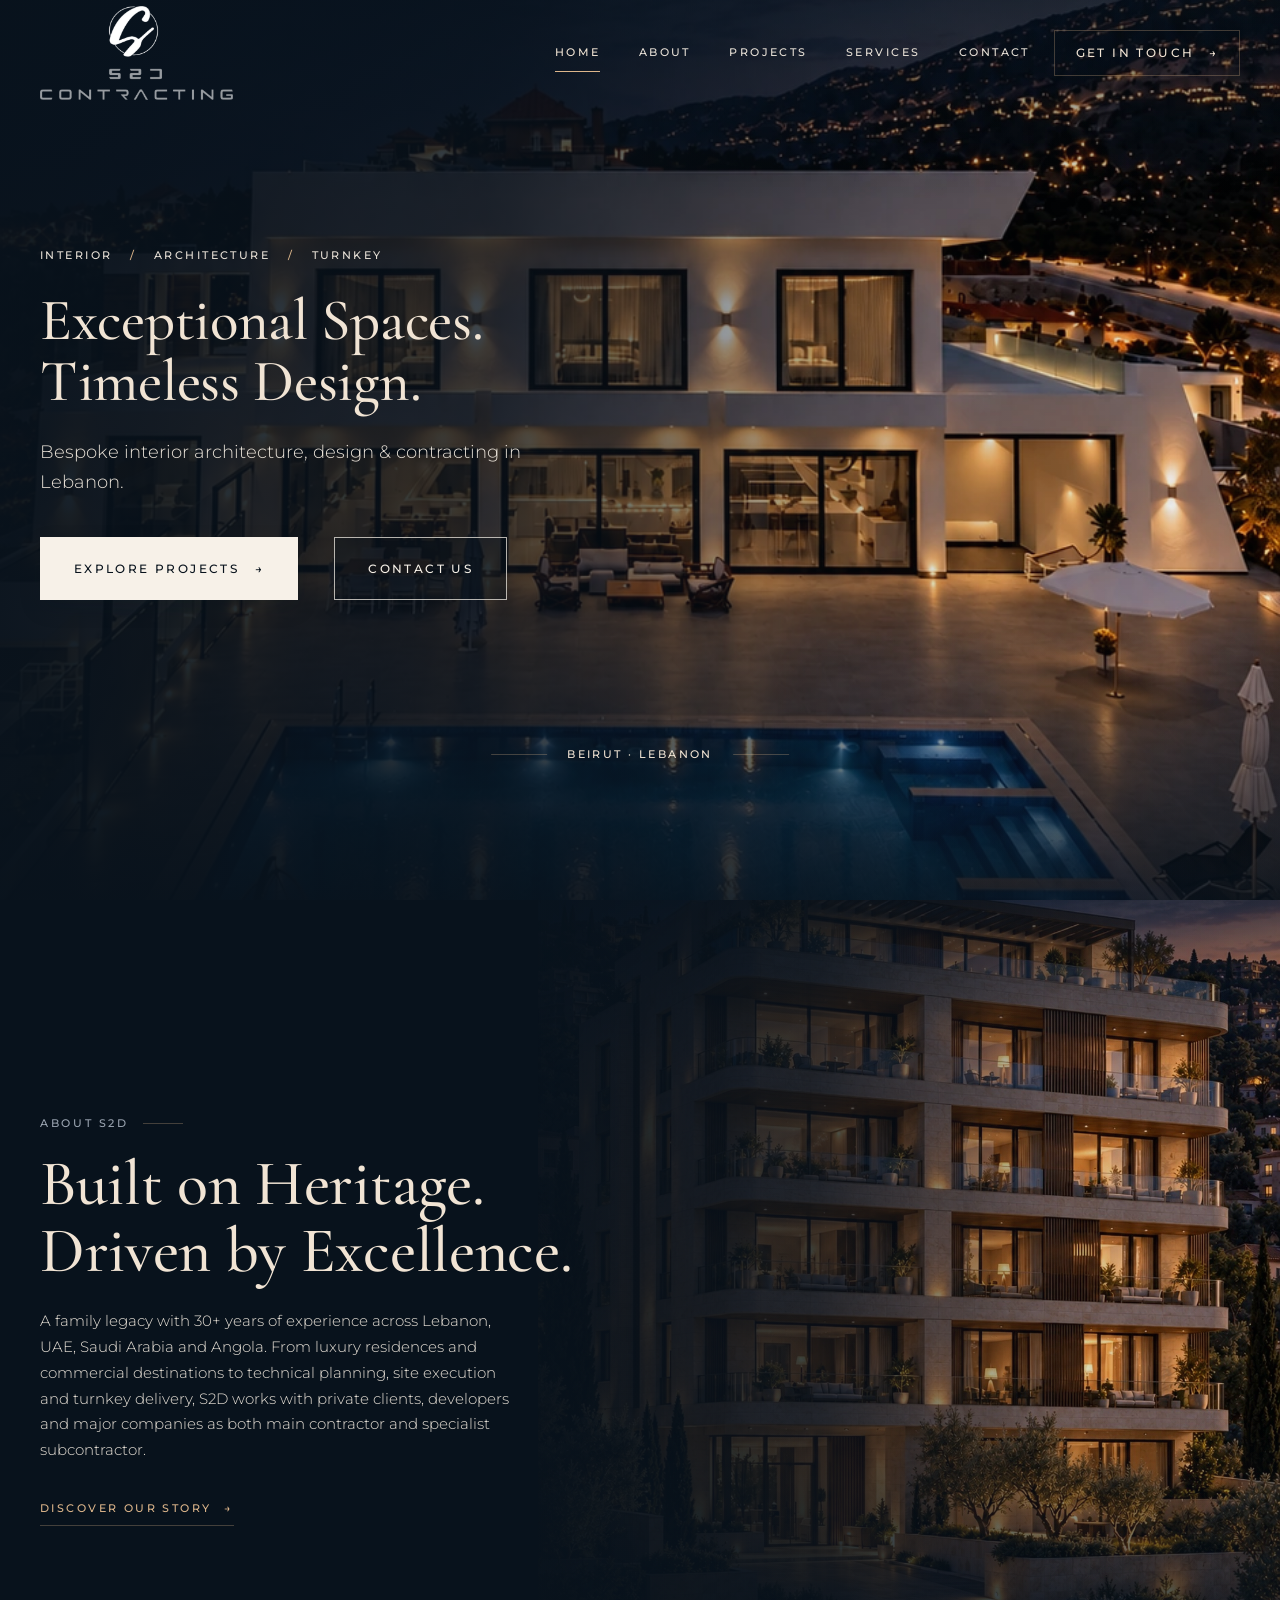
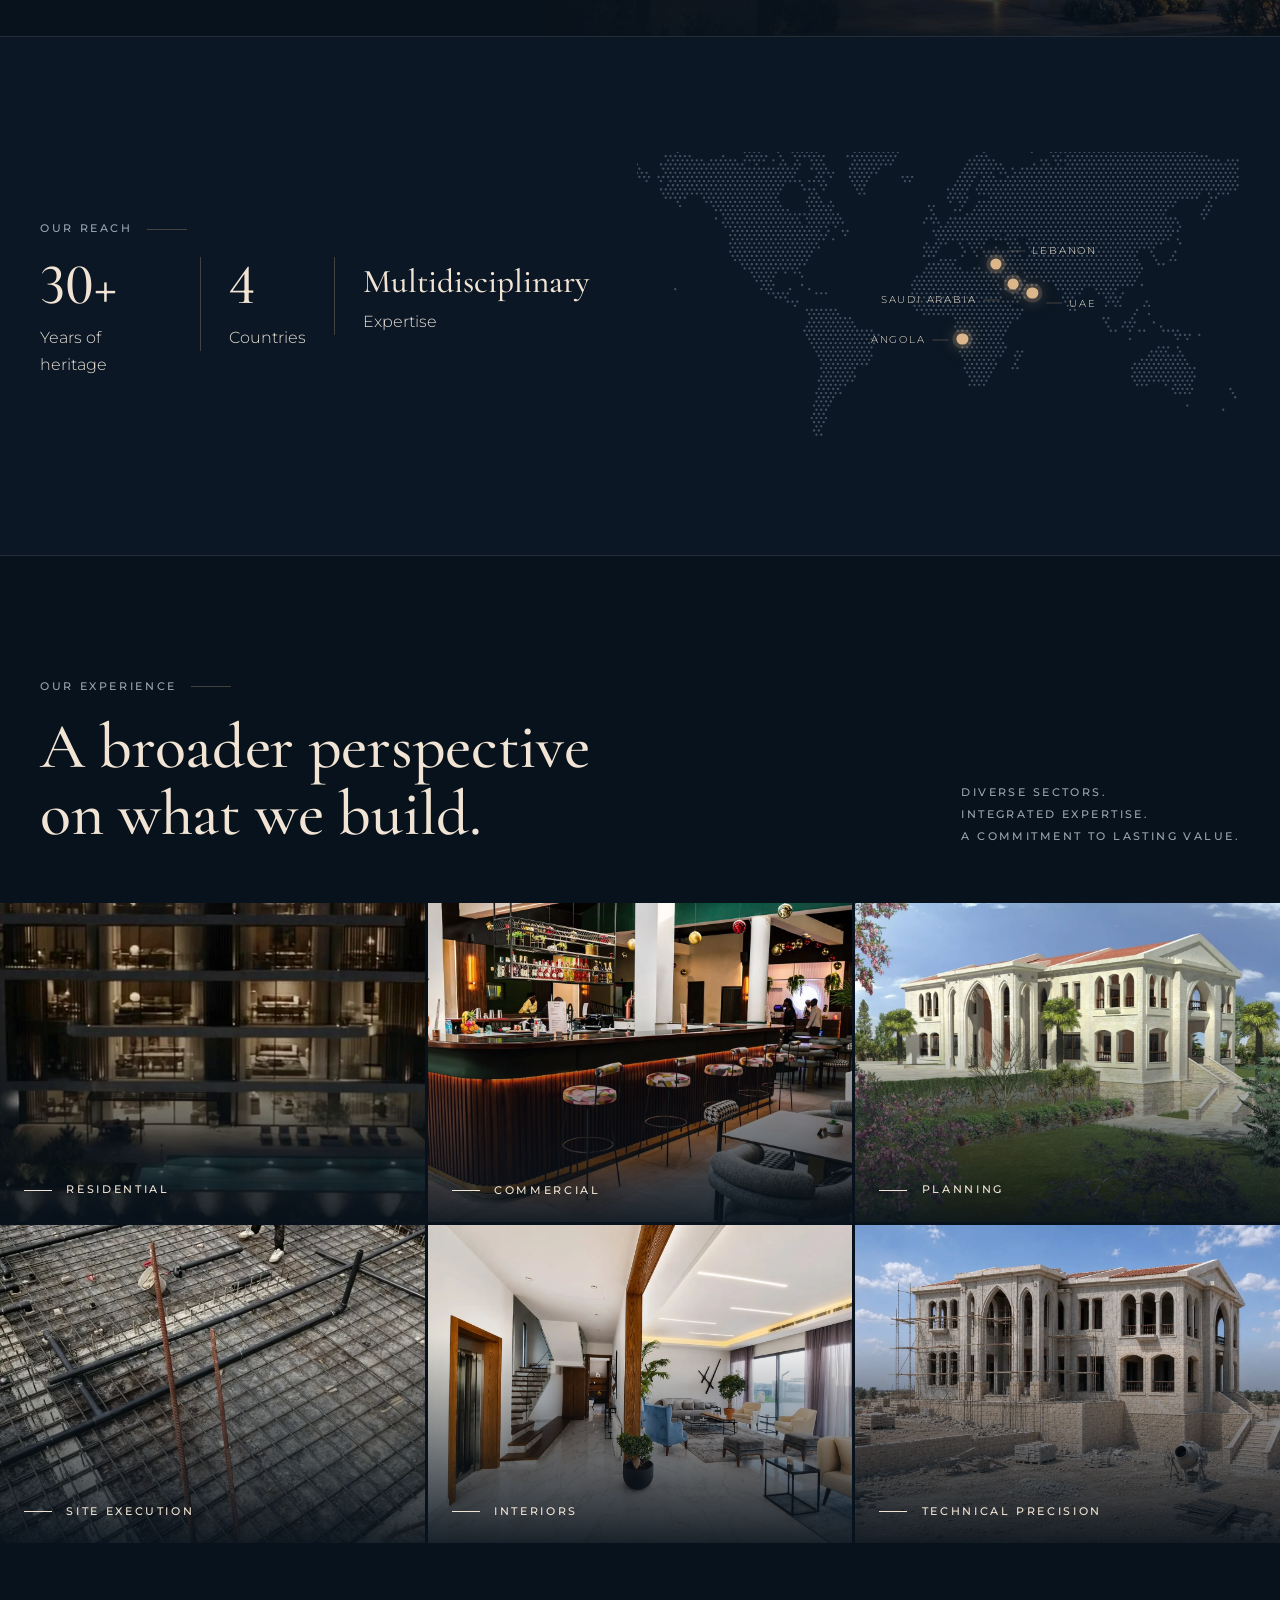
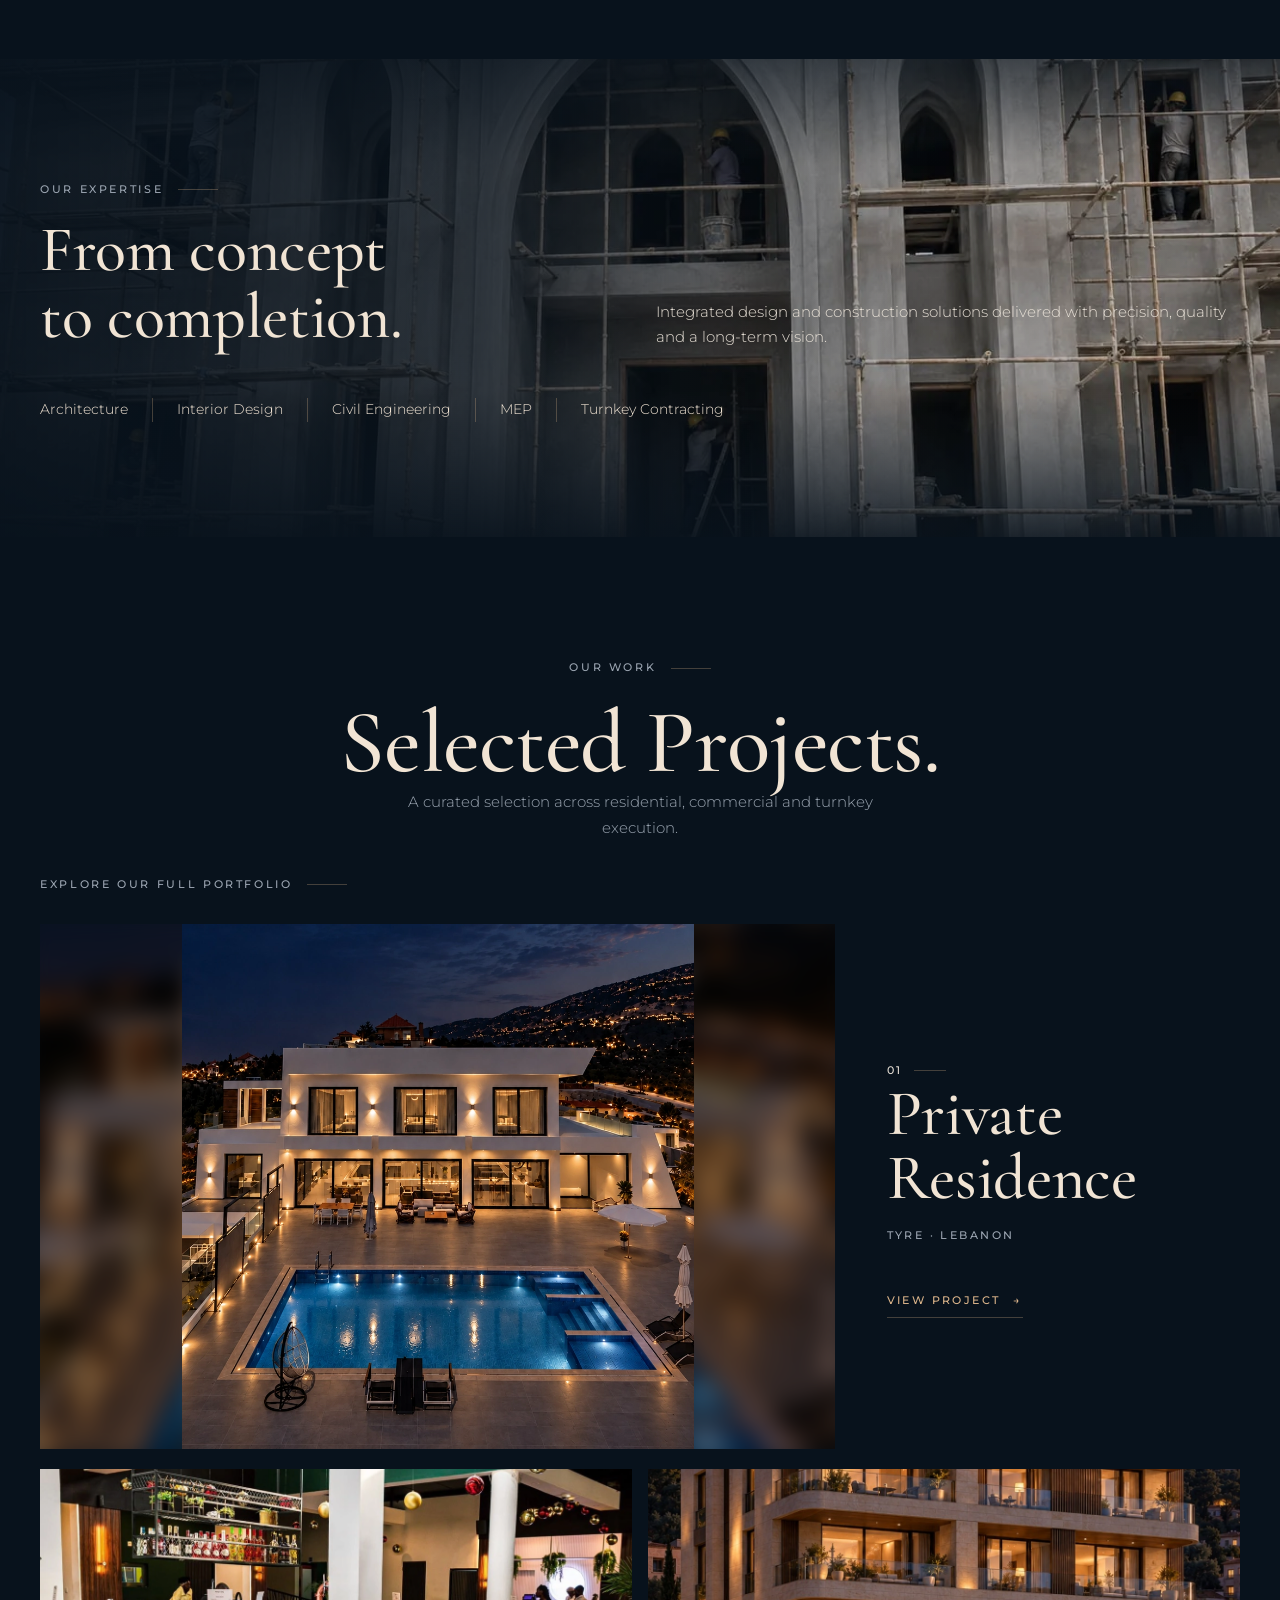
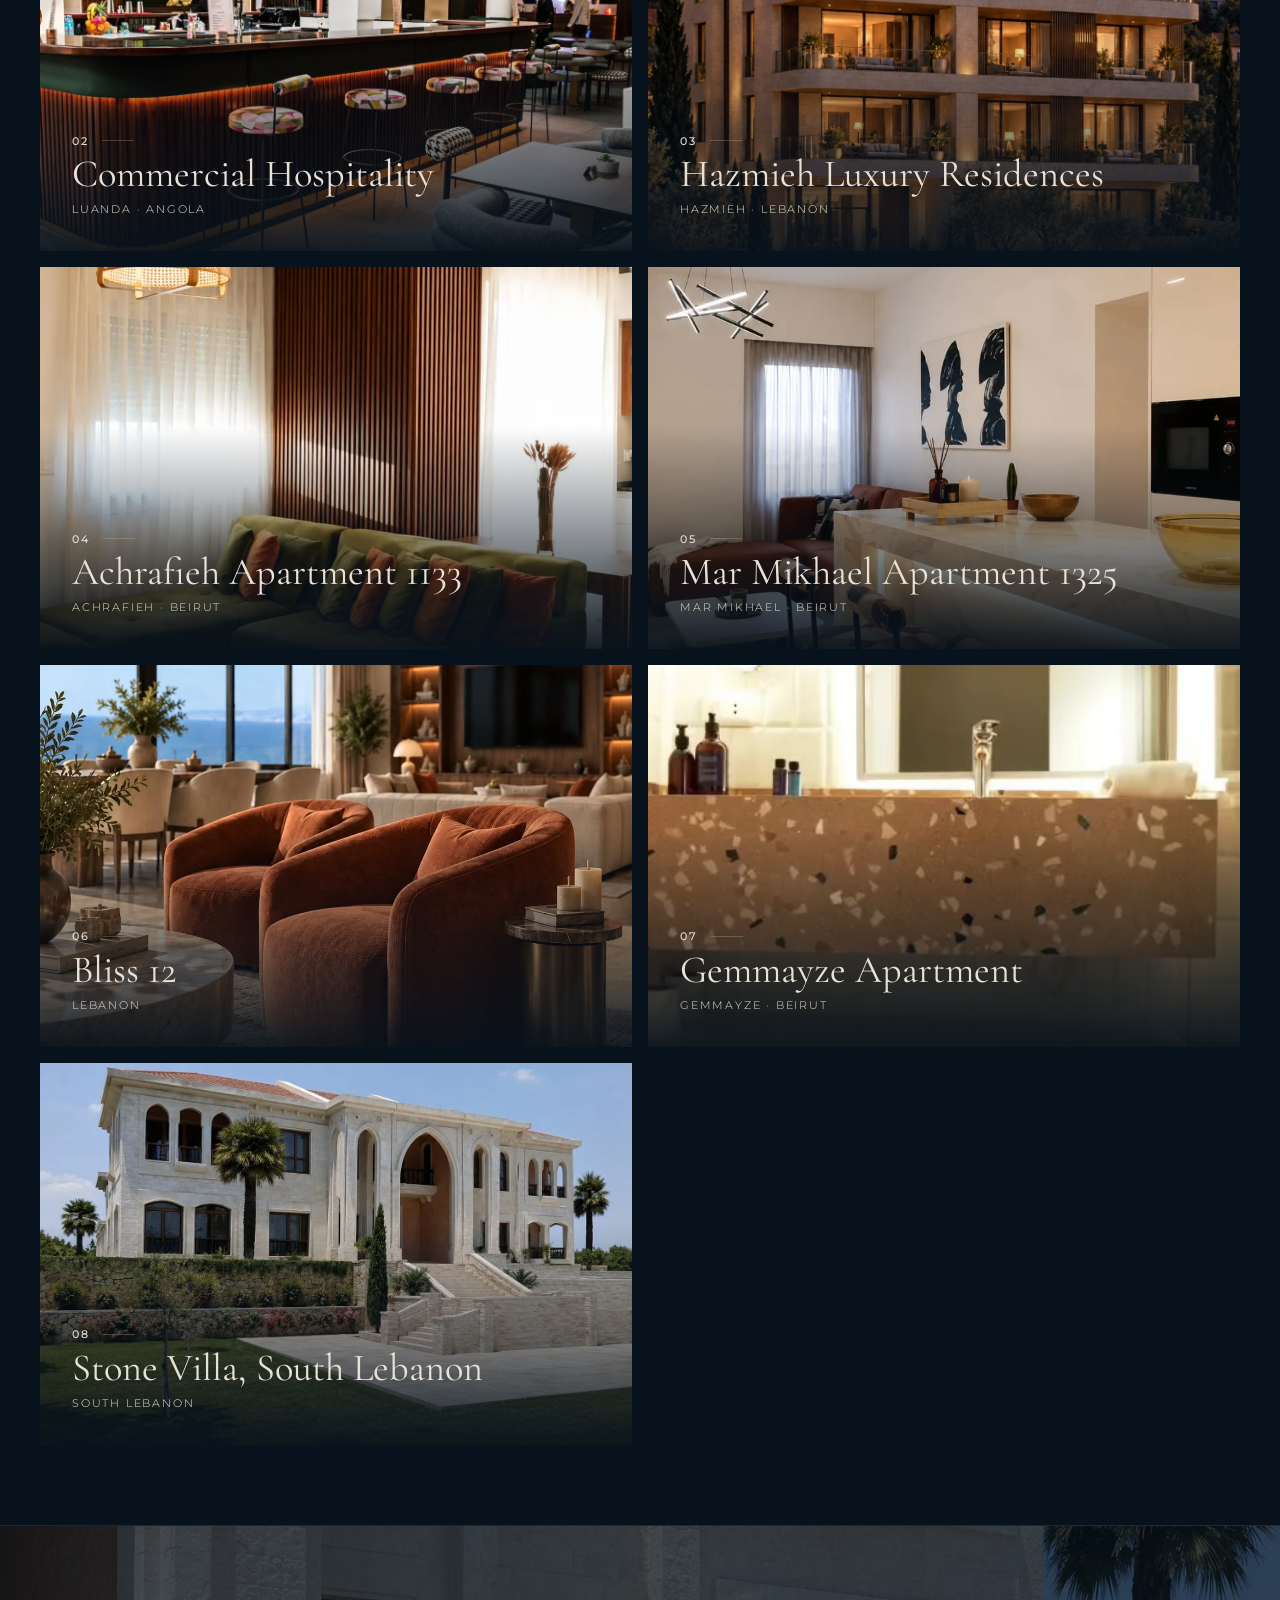
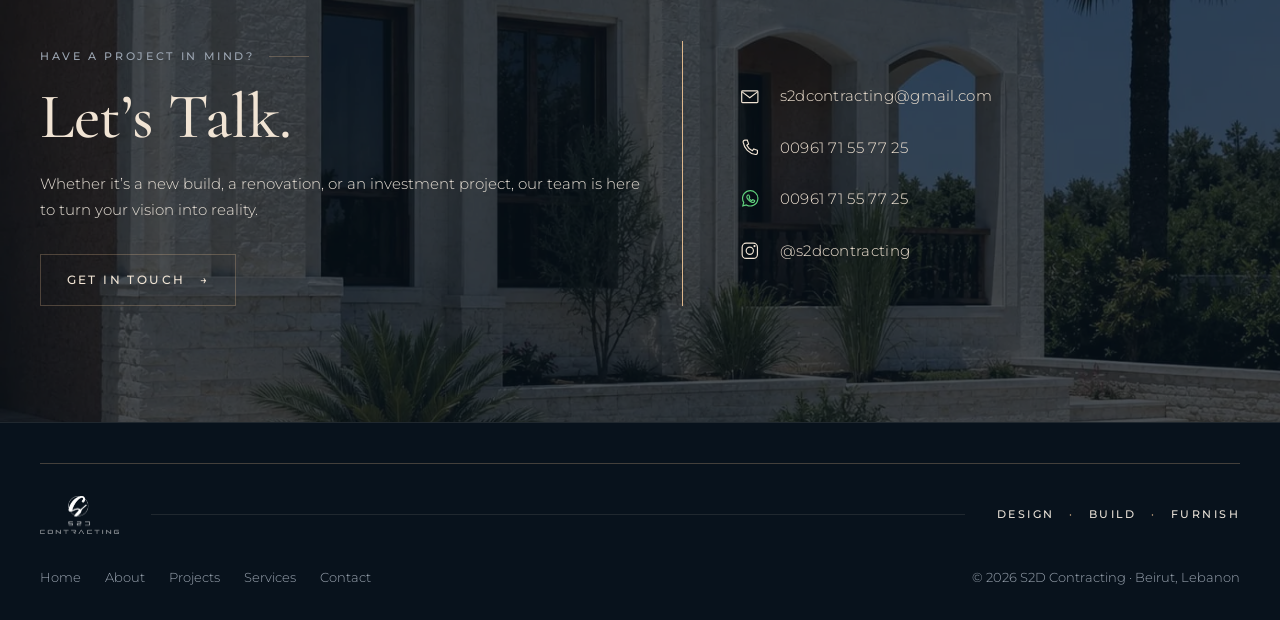
==== commit dc89c8d7: "Improve homepage CTA and header logo prominence Co-authored-by: mostafasaadcell-93 <mostafasaadcell-" ====
--- a/index.html
+++ b/index.html
@@ -20,7 +20,7 @@
   <link rel="preconnect" href="https://fonts.googleapis.com">
   <link rel="preconnect" href="https://fonts.gstatic.com" crossorigin>
   <link href="https://fonts.googleapis.com/css2?family=Cormorant+Garamond:wght@400;500;600&amp;family=Montserrat:wght@300;400;500;600&amp;display=swap" rel="stylesheet">
-  <link rel="stylesheet" href="/assets/css/site.css?v=hero-cta-1">
+  <link rel="stylesheet" href="/assets/css/site.css?v=logo-prominent-1">
   <script defer src="/assets/js/images.js?v=hero-photo-1"></script>
   <script defer src="/assets/js/projects-data.js?v=mock1"></script>
   <script defer src="/assets/js/site.js?v=hero-playback2"></script>
--- a/assets/css/site.css
+++ b/assets/css/site.css
@@ -22,7 +22,7 @@
 
   --shell: 76rem;
   --gutter: clamp(1rem, 4vw, 2.5rem);
-  --header-h: 5rem;
+  --header-h: 5.75rem;
   --ease: cubic-bezier(0.2, 0.7, 0.2, 1);
   color-scheme: dark;
 }
@@ -217,8 +217,12 @@
   min-height: var(--header-h);
 }
 
-.brand img { width: auto; height: 3.4rem; }
-@media (min-width: 1024px) { .brand img { height: 3.9rem; } }
+.brand { display: inline-flex; align-items: center; flex: 0 0 auto; line-height: 0; }
+.brand img { width: auto; height: 4.9rem; max-width: min(58vw, 13rem); object-fit: contain; }
+@media (min-width: 1024px) {
+  :root { --header-h: 6.6rem; }
+  .brand img { height: 5.85rem; max-width: none; }
+}
 
 .nav { display: none; }
 
@@ -451,9 +455,6 @@
 /* Homepage hero, phones only. Matches the mobile reference: compact type,
    stacked actions, and the villa kept bright behind the copy. */
 @media (max-width: 719px) {
-  body:has(.hero.has-pillars) { --header-h: 3.75rem; }
-  body:has(.hero.has-pillars) .brand img { height: 2.2rem; }
-  body:has(.hero.has-pillars) .header-bar { min-height: var(--header-h); }
   body:has(.hero.has-pillars) .menu { width: 2.25rem; height: 2.25rem; }
 
   .hero.has-pillars {
